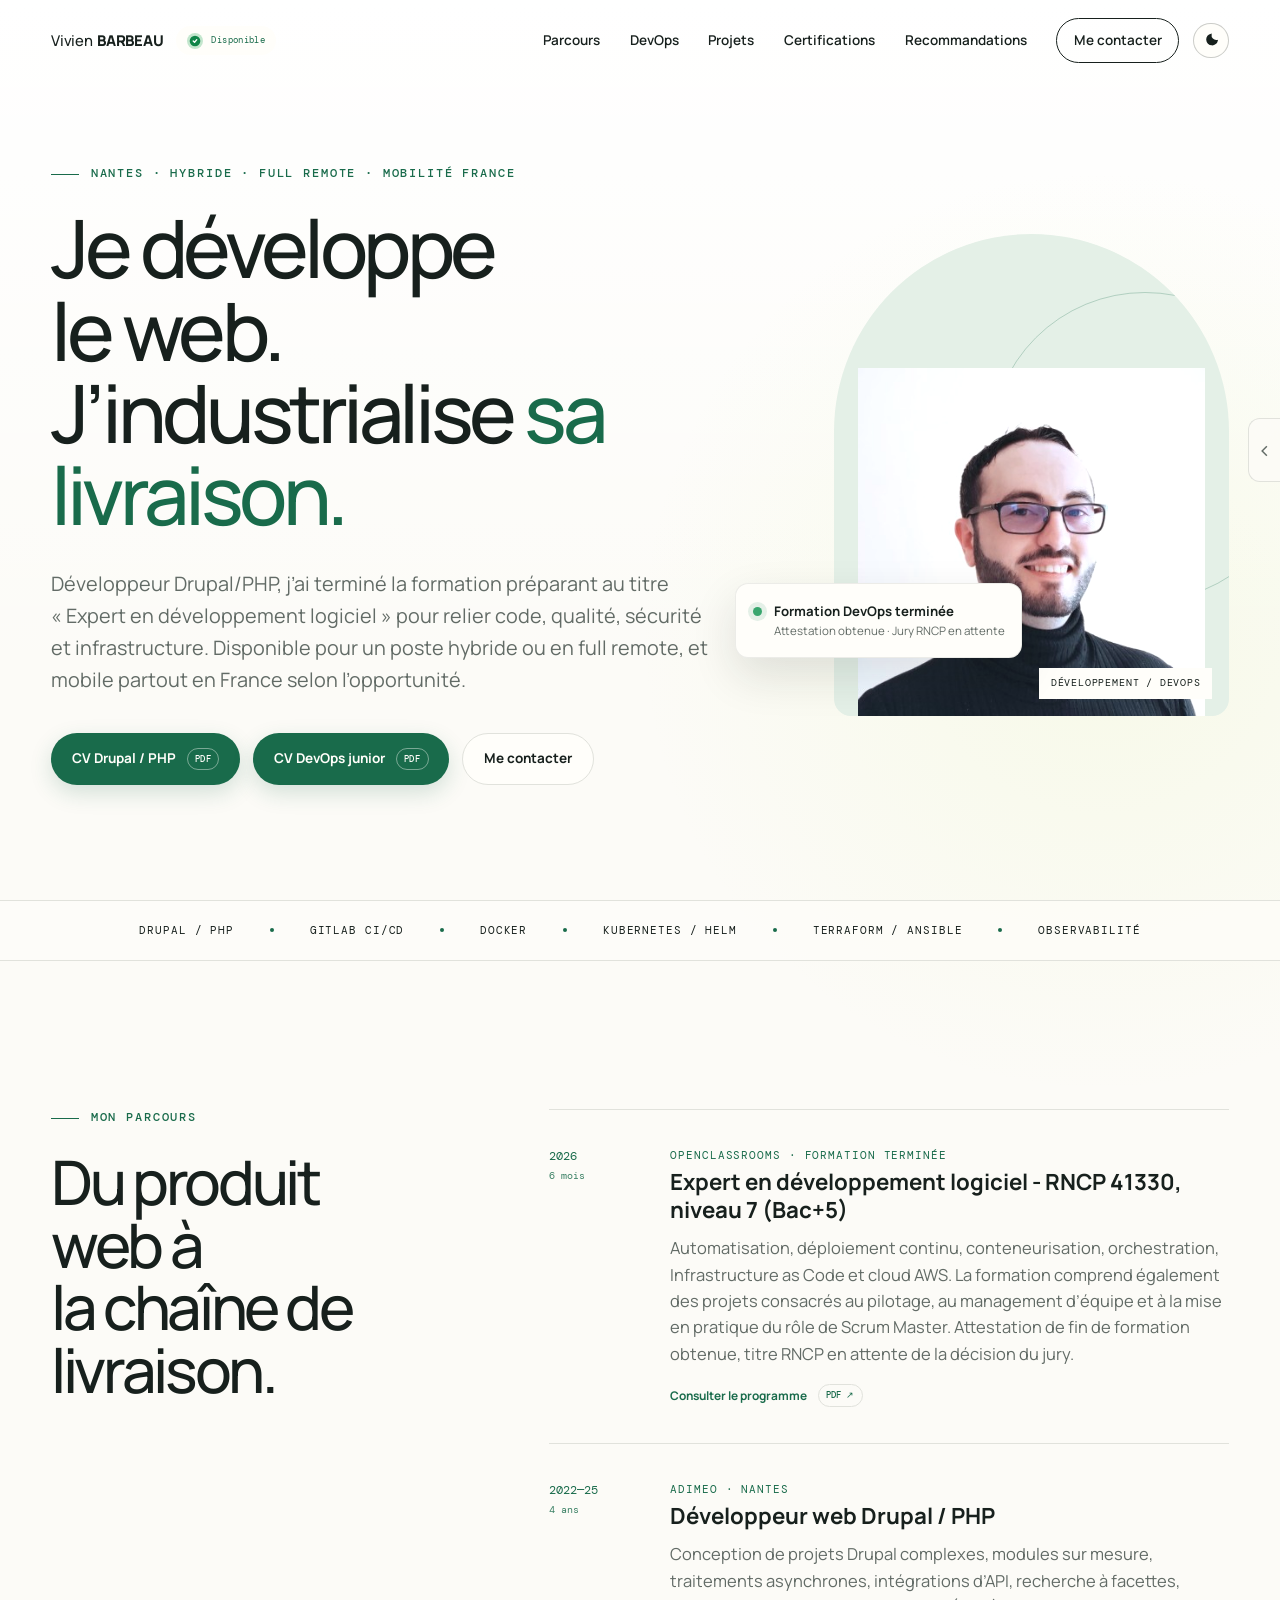
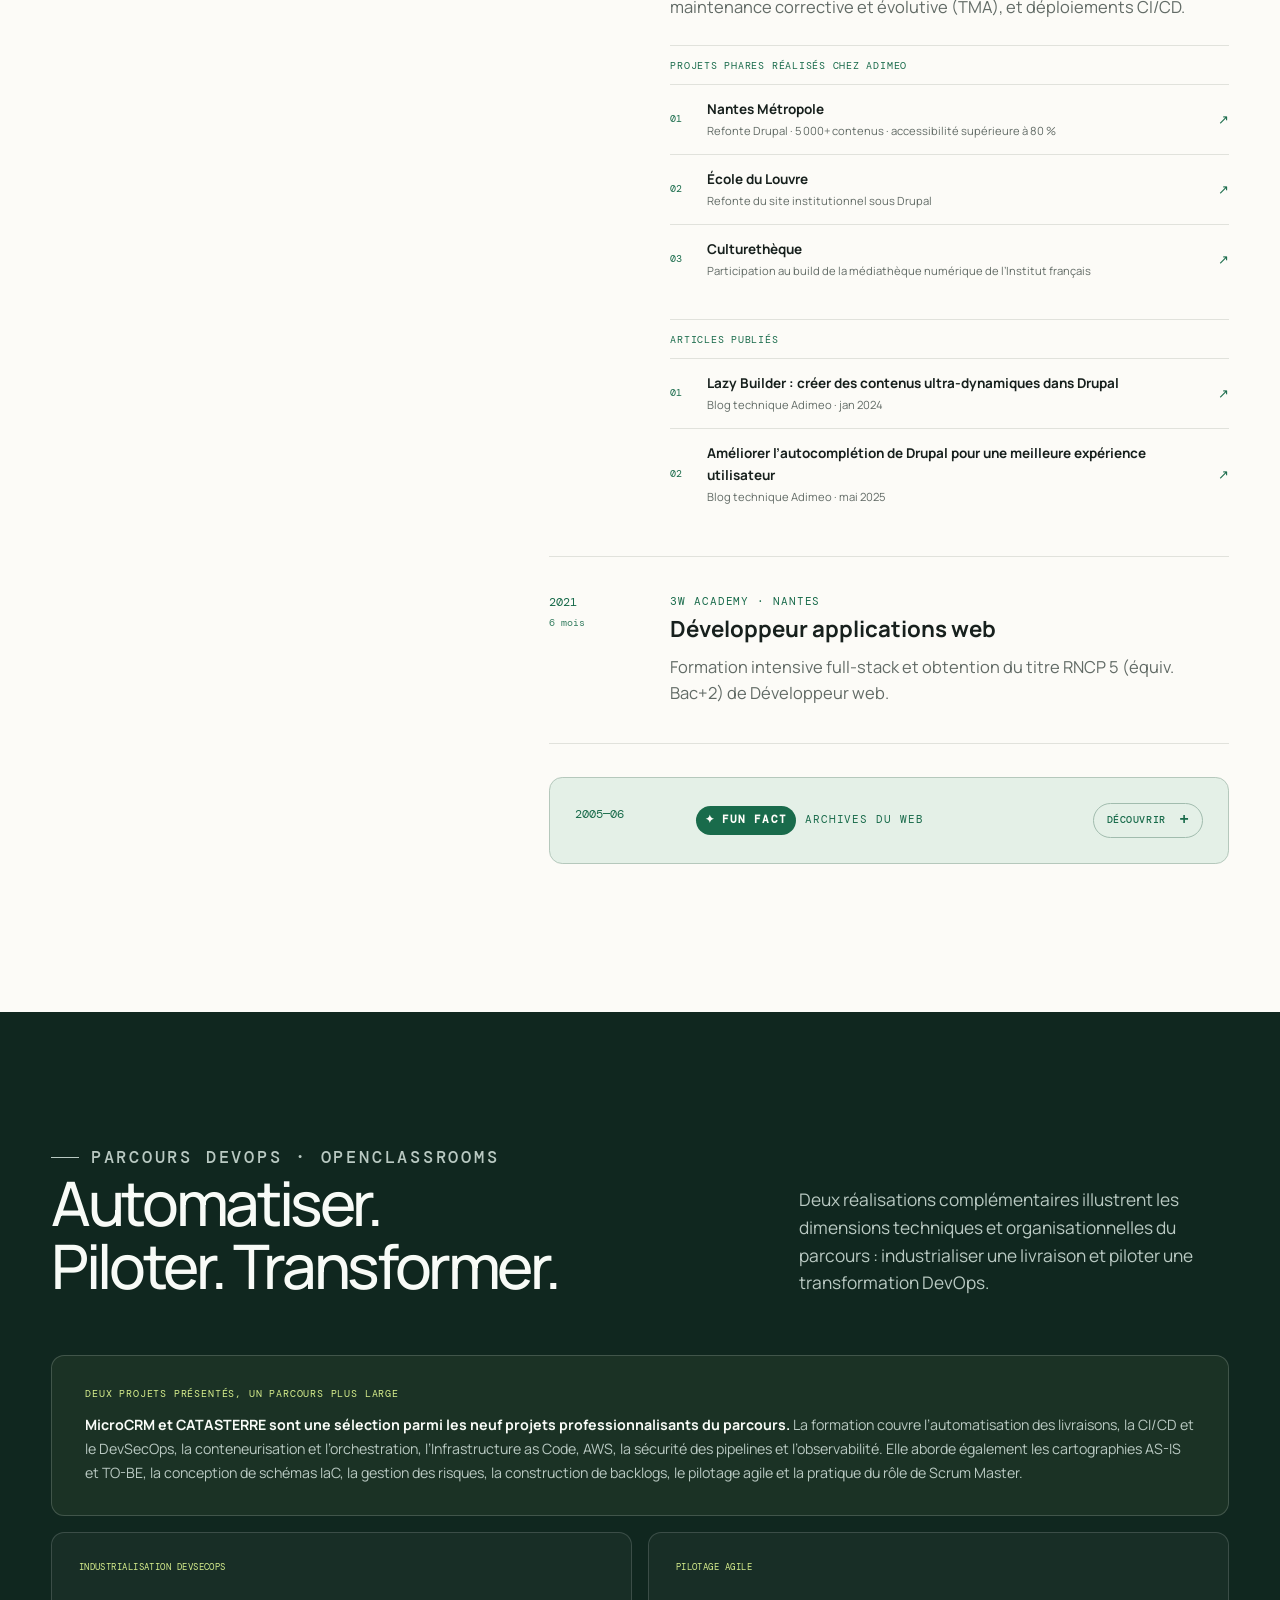
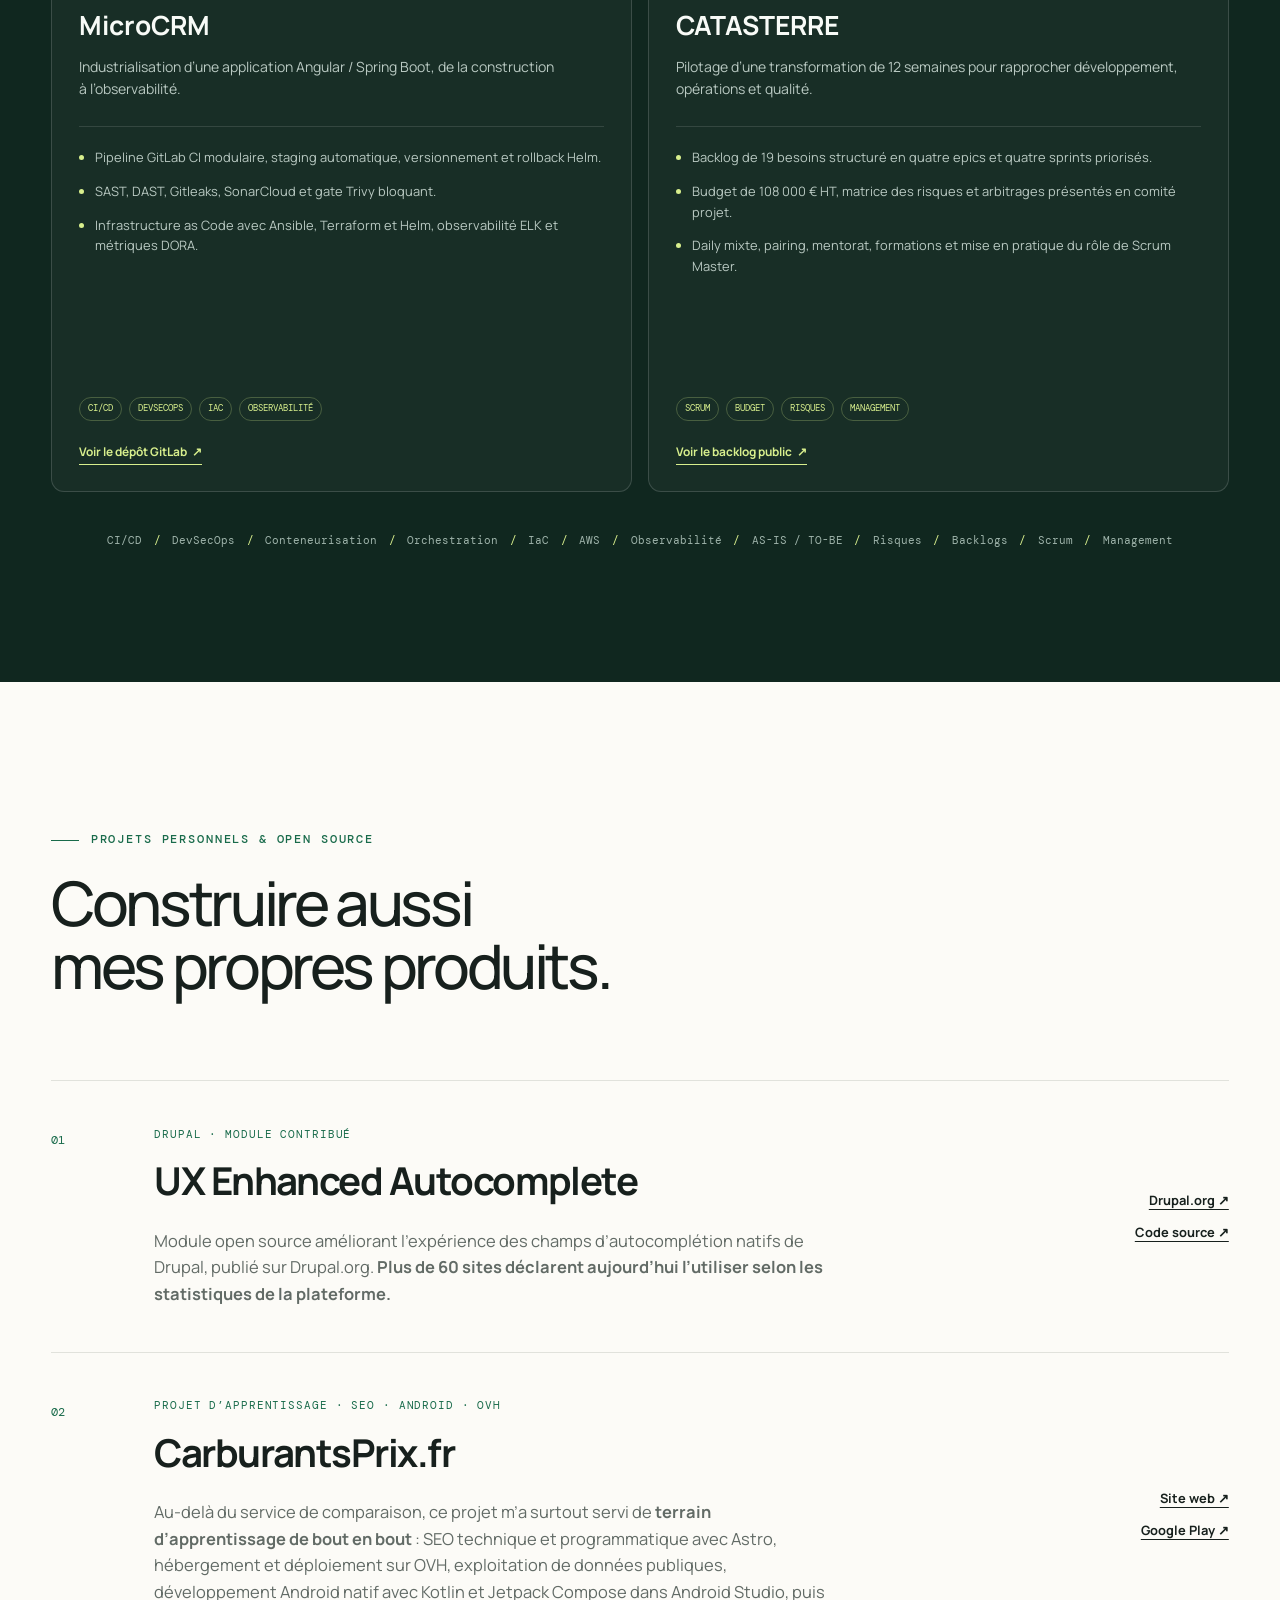
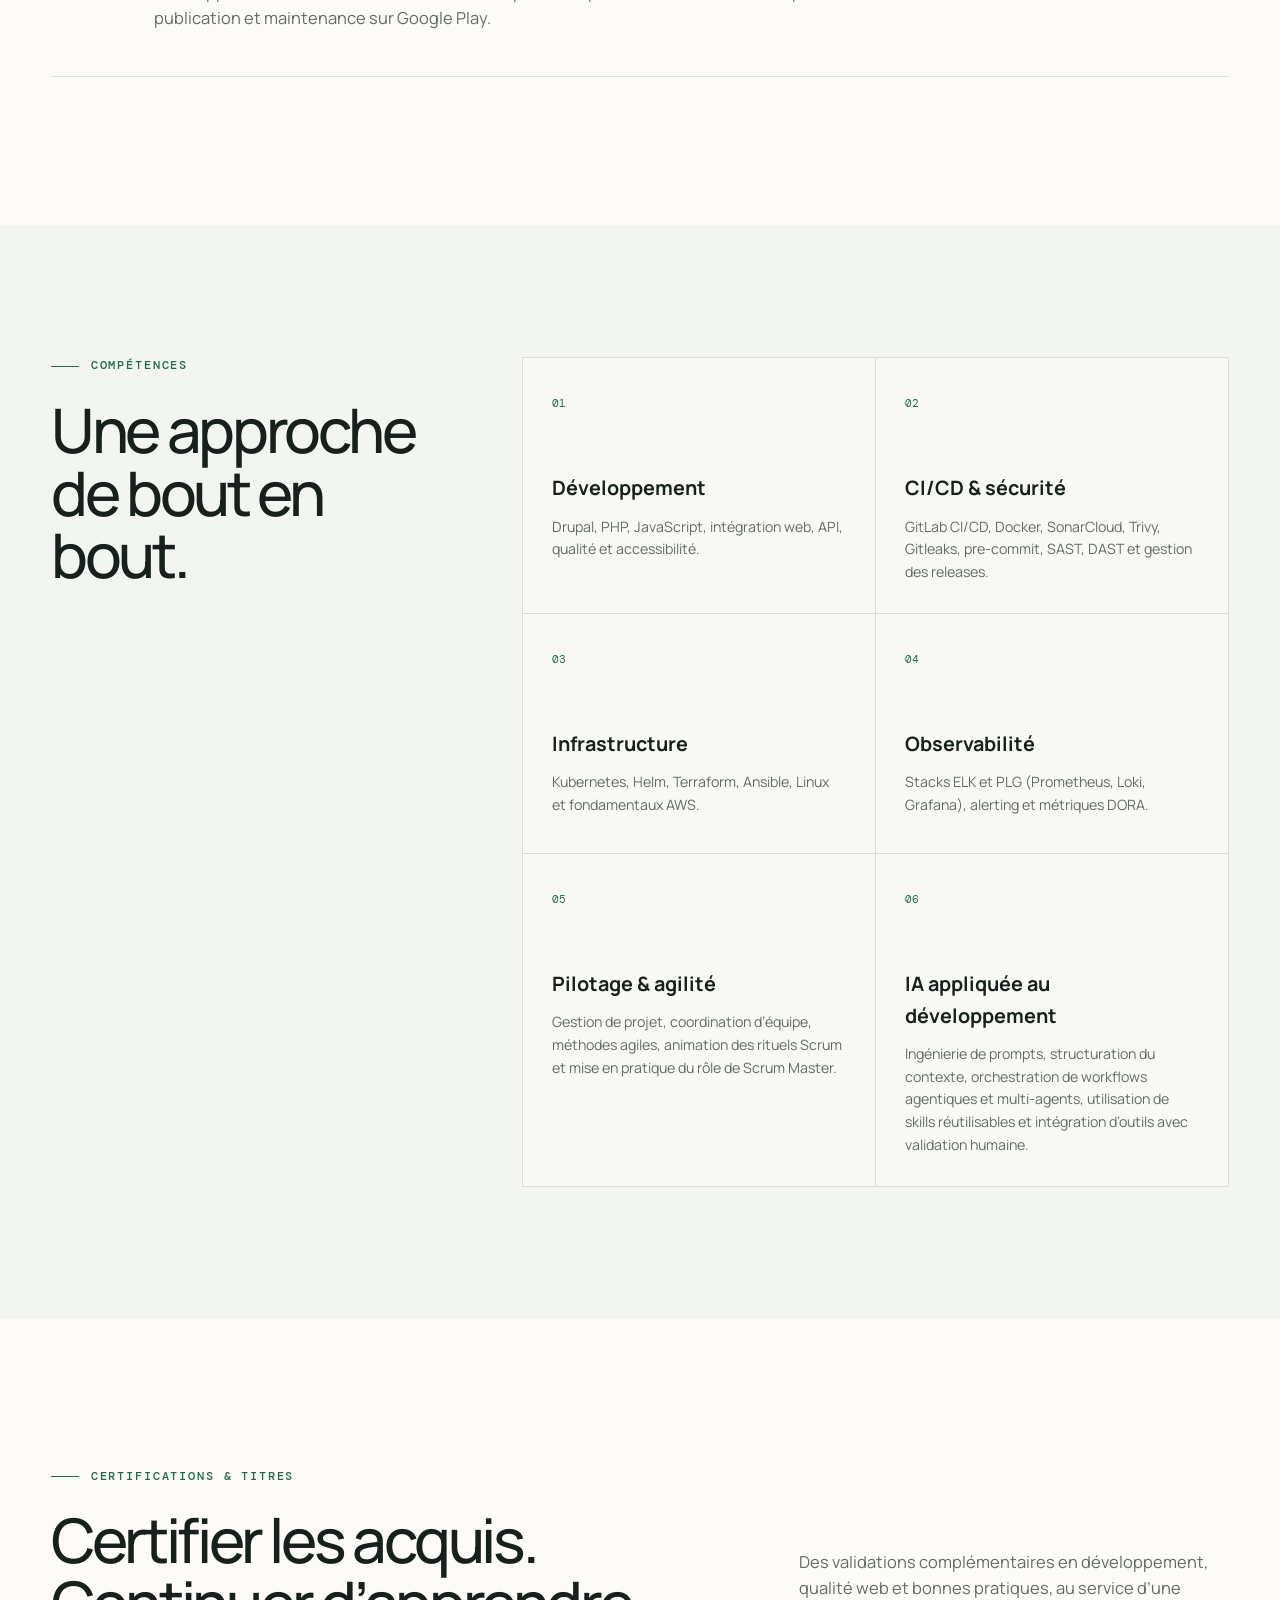
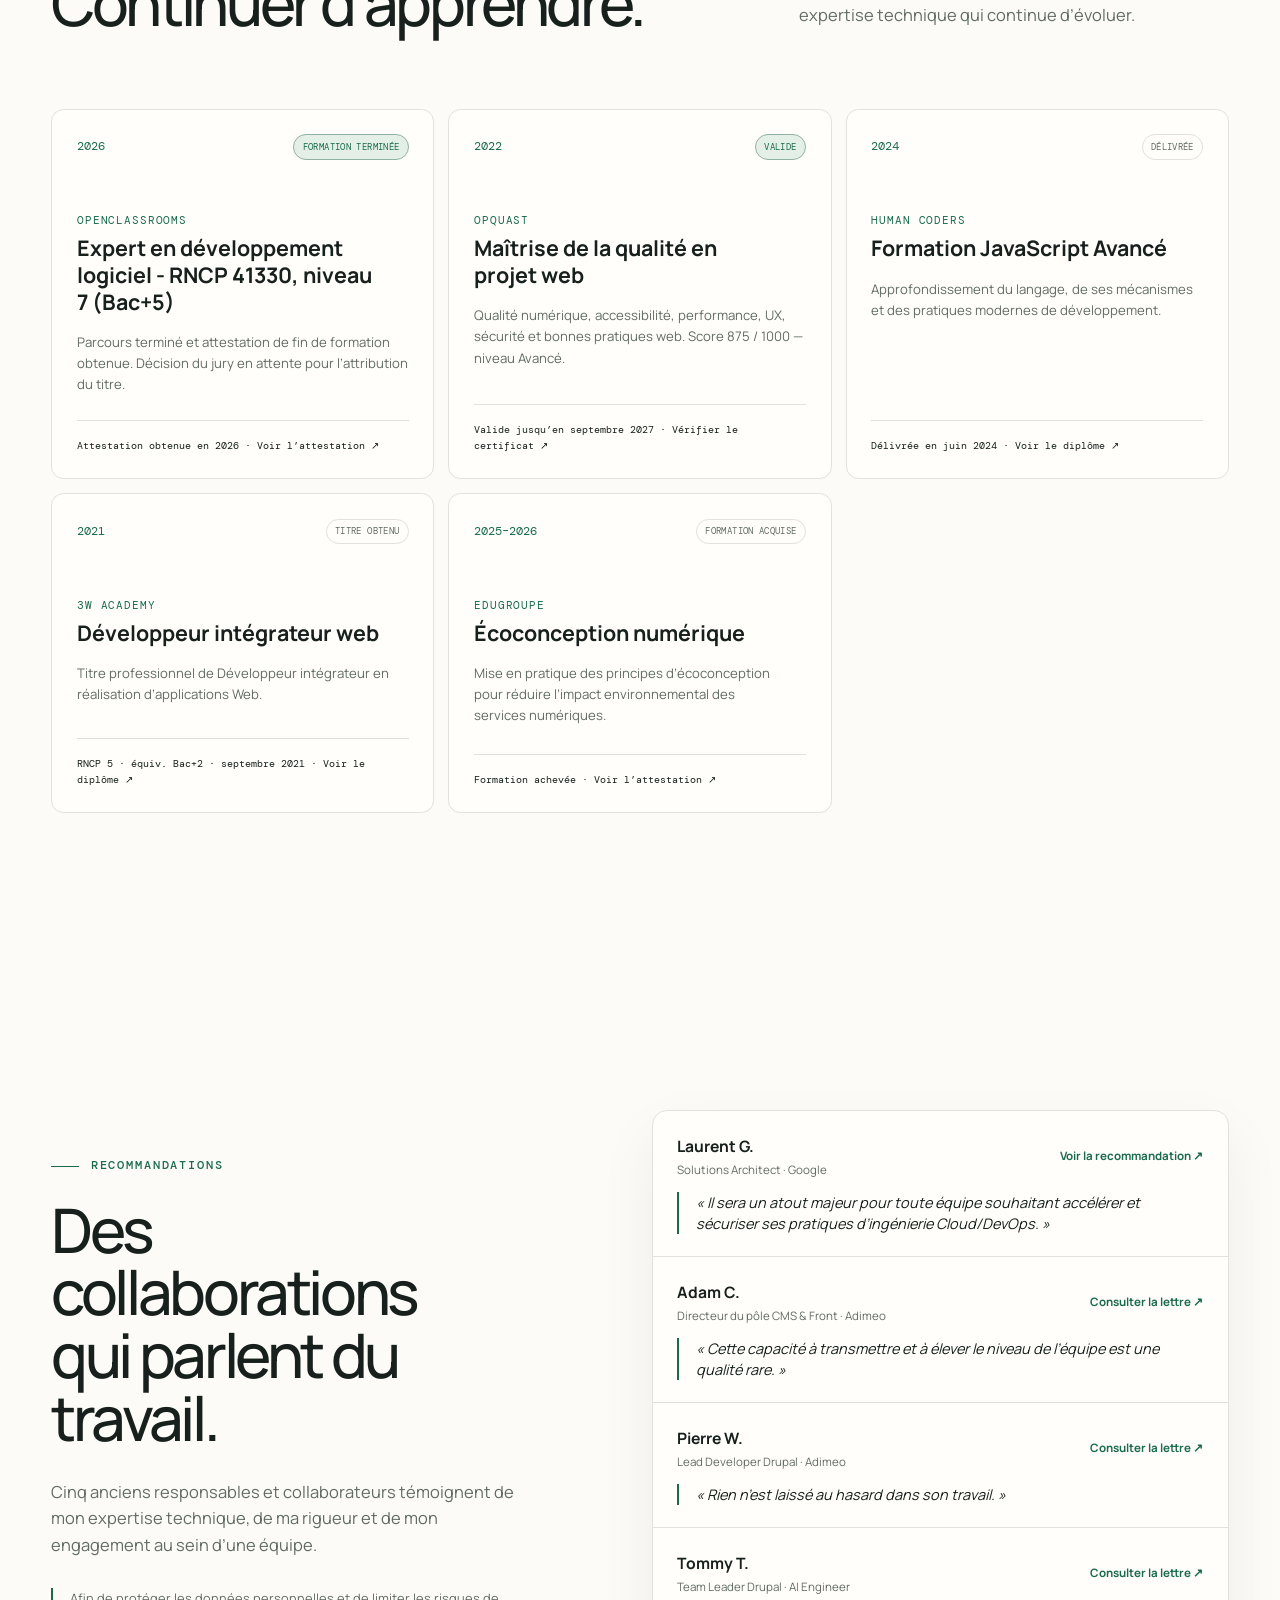
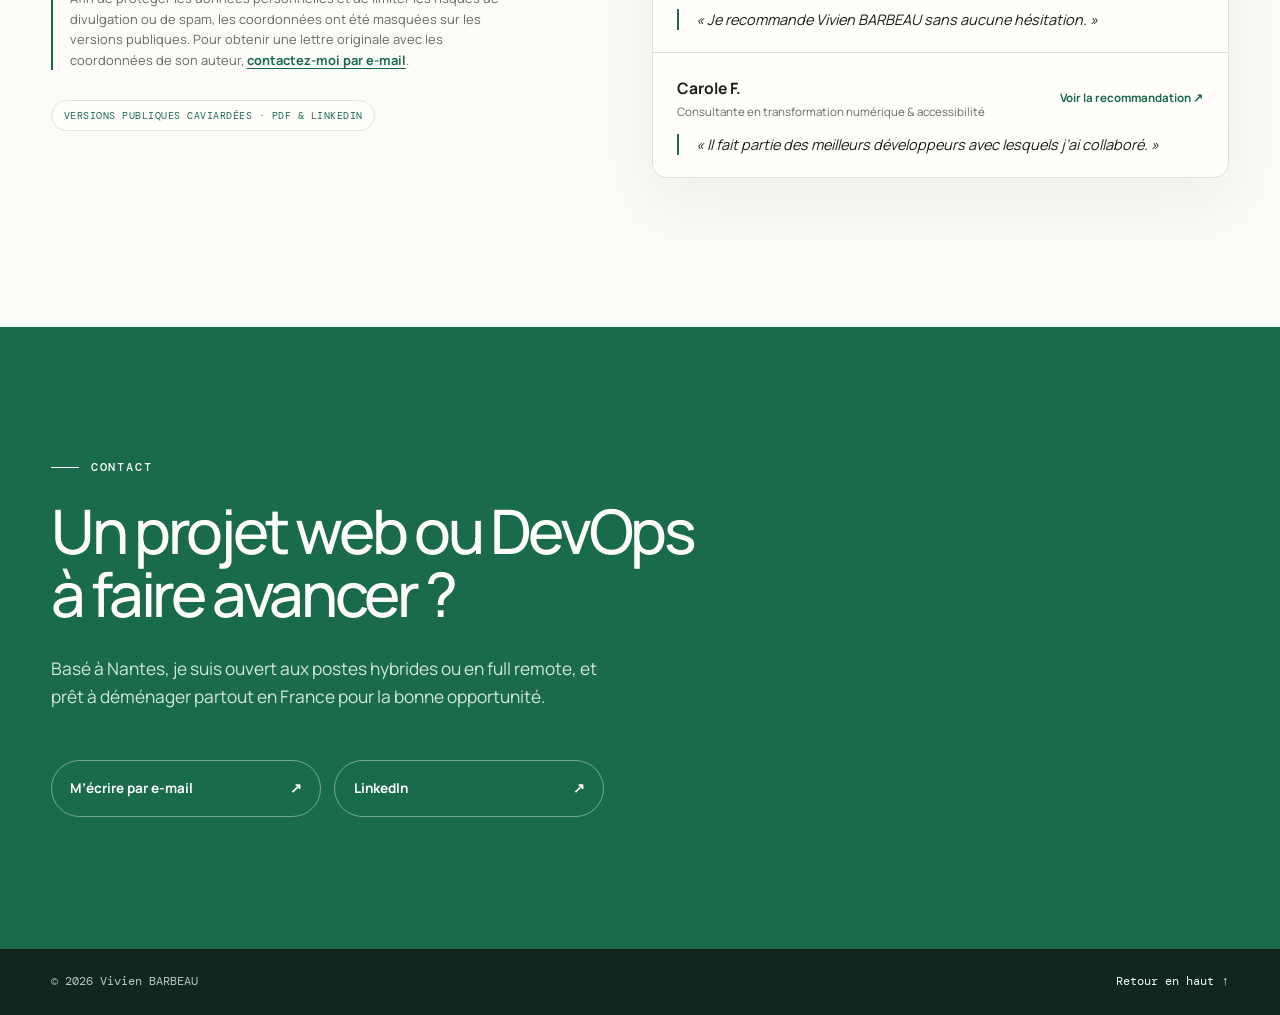
==== index.html @ 2f79403b "Reframe CarburantsPrix as a learning project" ====
<!doctype html>
<html lang="fr">
  <head>
    <meta charset="UTF-8" />
    <meta name="viewport" content="width=device-width, initial-scale=1.0" />
    <meta
      name="description"
      content="Développeur web Drupal/PHP et DevOps, basé à Nantes et ouvert aux postes hybrides, au full remote et à la mobilité en France."
    />
    <meta name="theme-color" content="#f5f3ec" />
    <script>
      (() => {
        const theme = localStorage.getItem("theme") === "dark" ? "dark" : "light";
        const pipelineNavPreference = localStorage.getItem("pipeline-nav");
        const pipelineNavDefault = "hidden";
        document.documentElement.dataset.theme = theme;
        document.documentElement.dataset.pipelineNav =
          pipelineNavPreference === "hidden" || pipelineNavPreference === "visible"
            ? pipelineNavPreference
            : pipelineNavDefault;
        const meta = document.querySelector('meta[name="theme-color"]');
        if (meta) meta.content = theme === "dark" ? "#161511" : "#f5f3ec";
      })();
    </script>
    <meta name="google-site-verification" content="mFVfOoItEAZ5bi6s2qDkciXpe2QpW_xvpOeKbpEohvU" />
    <meta property="og:title" content="Vivien BARBEAU - Développeur Web & DevOps" />
    <meta
      property="og:description"
      content="Développeur Drupal/PHP et DevOps, basé à Nantes et ouvert aux postes hybrides, au full remote et à la mobilité en France."
    />
    <meta property="og:type" content="website" />
    <meta property="og:site_name" content="Vivien BARBEAU" />
    <meta property="og:url" content="https://vivienbarbeau.fr/" />
    <meta property="og:image" content="https://vivienbarbeau.fr/assets/og-image.png" />
    <meta property="og:image:width" content="1200" />
    <meta property="og:image:height" content="630" />
    <meta name="twitter:card" content="summary_large_image" />
    <meta name="twitter:title" content="Vivien BARBEAU - Développeur Web & DevOps" />
    <meta name="twitter:description" content="Développeur Drupal/PHP et DevOps, basé à Nantes et ouvert aux postes hybrides, au full remote et à la mobilité en France." />
    <meta name="twitter:image" content="https://vivienbarbeau.fr/assets/og-image.png" />
    <link rel="canonical" href="https://vivienbarbeau.fr/" />
    <link rel="describedby" href="/llms.txt" />
    <link rel="alternate" type="text/markdown" href="/README.md" />
    <script type="application/ld+json">
    {
      "@context": "https://schema.org",
      "@graph": [
        {
          "@type": "Person",
          "@id": "https://vivienbarbeau.fr/#person",
          "name": "Vivien BARBEAU",
          "givenName": "Vivien",
          "familyName": "Barbeau",
          "jobTitle": "Développeur web Drupal/PHP et DevOps",
          "description": "Développeur Drupal/PHP spécialisé en DevOps pour relier code, qualité, sécurité et infrastructure. Basé à Nantes, disponible pour un poste hybride ou en full remote, et mobile partout en France.",
          "url": "https://vivienbarbeau.fr/",
          "image": {
            "@type": "ImageObject",
            "@id": "https://vivienbarbeau.fr/assets/vivien-barbeau.jpg",
            "url": "https://vivienbarbeau.fr/assets/vivien-barbeau.jpg",
            "contentUrl": "https://vivienbarbeau.fr/assets/vivien-barbeau.jpg",
            "width": 400,
            "height": 400,
            "caption": "Portrait de Vivien BARBEAU"
          },
          "email": "vivien.barbeau.contact@gmail.com",
          "address": {
            "@type": "PostalAddress",
            "addressLocality": "Nantes",
            "addressCountry": "FR"
          },
          "homeLocation": {
            "@type": "City",
            "name": "Nantes"
          },
          "knowsLanguage": "fr",
          "knowsAbout": [
            "Drupal",
            "PHP",
            "JavaScript",
            "DevOps",
            "GitLab CI/CD",
            "Docker",
            "Kubernetes",
            "Helm",
            "Terraform",
            "Ansible",
            "Observabilité",
            "Accessibilité",
            "Gestion de projet",
            "Scrum",
            "Culture DevOps",
            "Conduite du changement",
            "Gestion des risques",
            "SEO",
            "Astro",
            "Kotlin",
            "Développement Android"
          ],
          "hasOccupation": {
            "@type": "Occupation",
            "name": "Développeur web Drupal/PHP et DevOps",
            "occupationLocation": {
              "@type": "Country",
              "name": "France"
            }
          },
          "alumniOf": [
            {
              "@type": "EducationalOrganization",
              "name": "3W Academy"
            },
            {
              "@type": "EducationalOrganization",
              "name": "OpenClassrooms"
            }
          ],
          "hasCredential": [
            {
              "@type": "EducationalOccupationalCredential",
              "name": "Maîtrise de la qualité en projet web",
              "credentialCategory": "certification",
              "recognizedBy": {
                "@type": "Organization",
                "name": "Opquast"
              },
              "url": "https://directory.opquast.com/fr/certificat/OQWI5U/",
              "validUntil": "2027-09"
            },
            {
              "@type": "EducationalOccupationalCredential",
              "name": "Développeur intégrateur en réalisation d’applications Web",
              "credentialCategory": "degree",
              "recognizedBy": {
                "@type": "EducationalOrganization",
                "name": "3W Academy"
              },
              "url": "https://diplome.3wa.fr/barbeau-vivien",
              "educationalLevel": "RNCP 5"
            },
            {
              "@type": "EducationalOccupationalCredential",
              "name": "Attestation de fin de formation Expert en développement logiciel",
              "credentialCategory": "attestation de fin de formation",
              "recognizedBy": {
                "@type": "EducationalOrganization",
                "name": "OpenClassrooms"
              },
              "educationalLevel": "RNCP 41330, niveau 7 (Bac+5)",
              "description": "Formation terminée, titre RNCP 41330 en attente de la décision du jury.",
              "url": "https://vivienbarbeau.fr/assets/OPENCLASSROOMS_Vivien_BARBEAU_Attestation_Fin_Formation.pdf"
            }
          ],
          "sameAs": [
            "https://www.linkedin.com/in/vivien-barbeau/",
            "https://github.com/LifeLifeOne",
            "https://www.drupal.org/u/lifelifeone"
          ],
          "workExample": [
            {
              "@type": "SoftwareSourceCode",
              "@id": "https://www.drupal.org/project/ux_enhanced_autocomplete",
              "name": "UX Enhanced Autocomplete",
              "description": "Module Drupal open source améliorant l’autocomplétion native.",
              "url": "https://www.drupal.org/project/ux_enhanced_autocomplete",
              "codeRepository": "https://git.drupalcode.org/project/ux_enhanced_autocomplete",
              "programmingLanguage": "PHP"
            },
            {
              "@type": "SoftwareApplication",
              "name": "CarburantsPrix",
              "description": "Projet personnel de montée en compétences en SEO technique et programmatique, hébergement OVH et développement Android natif avec Kotlin et Jetpack Compose.",
              "url": "https://carburantsprix.fr/",
              "applicationCategory": "UtilitiesApplication",
              "operatingSystem": "Android",
              "installUrl": "https://play.google.com/store/apps/details?id=com.lifelifeone.CarburantsPrix"
            },
            {
              "@type": "SoftwareSourceCode",
              "name": "MicroCRM",
              "description": "Industrialisation DevOps d’une application Angular / Spring Boot, de la construction à l’observabilité.",
              "url": "https://gitlab.com/openclassrooms5651214/openclassrooms-p6",
              "codeRepository": "https://gitlab.com/openclassrooms5651214/openclassrooms-p6"
            },
            {
              "@type": "CreativeWork",
              "name": "CATASTERRE - Transformation DevOps",
              "description": "Pilotage agile d’une transformation DevOps : backlog, priorisation, budget, risques et accompagnement d’équipe.",
              "url": "https://second-muscari-6c4.notion.site/CATASTERRE-Transformation-DevOps-3beb751559088111834df66bfb01543b"
            }
          ]
        },
        {
          "@type": "WebSite",
          "@id": "https://vivienbarbeau.fr/#website",
          "url": "https://vivienbarbeau.fr/",
          "name": "Vivien BARBEAU",
          "description": "Développeur web Drupal/PHP et DevOps, basé à Nantes et ouvert aux postes hybrides, au full remote et à la mobilité en France.",
          "inLanguage": "fr",
          "publisher": {
            "@id": "https://vivienbarbeau.fr/#person"
          }
        },
        {
          "@type": "ProfilePage",
          "@id": "https://vivienbarbeau.fr/#webpage",
          "url": "https://vivienbarbeau.fr/",
          "name": "Vivien BARBEAU - Développeur Web & DevOps",
          "description": "Développeur web Drupal/PHP et DevOps, basé à Nantes et ouvert aux postes hybrides, au full remote et à la mobilité en France.",
          "inLanguage": "fr",
          "isPartOf": {
            "@id": "https://vivienbarbeau.fr/#website"
          },
          "about": {
            "@id": "https://vivienbarbeau.fr/#person"
          },
          "mainEntity": {
            "@id": "https://vivienbarbeau.fr/#person"
          },
          "hasPart": [
            {
              "@type": "Article",
              "@id": "https://www.adimeo.com/blog-technique/drupal-lazy-builder",
              "headline": "Lazy Builder : créer des contenus ultra-dynamiques dans Drupal",
              "url": "https://www.adimeo.com/blog-technique/drupal-lazy-builder",
              "datePublished": "2024-01-22",
              "inLanguage": "fr",
              "author": {
                "@id": "https://vivienbarbeau.fr/#person"
              }
            },
            {
              "@type": "Article",
              "@id": "https://www.adimeo.com/blog-technique/ameliorer-autocompletion-drupal-pour-meilleure-experience-utilisateur",
              "headline": "Améliorer l’autocomplétion de Drupal pour une meilleure expérience utilisateur",
              "url": "https://www.adimeo.com/blog-technique/ameliorer-autocompletion-drupal-pour-meilleure-experience-utilisateur",
              "datePublished": "2025-05-20",
              "inLanguage": "fr",
              "about": {
                "@id": "https://www.drupal.org/project/ux_enhanced_autocomplete"
              },
              "contributor": {
                "@id": "https://vivienbarbeau.fr/#person"
              }
            }
          ],
          "primaryImageOfPage": {
            "@id": "https://vivienbarbeau.fr/assets/vivien-barbeau.jpg"
          }
        }
      ]
    }
    </script>
    <title>Vivien BARBEAU - Développeur Web & DevOps</title>
    <link rel="icon" href="/assets/favicon-48x48.png" type="image/png" sizes="48x48" />
    <link rel="icon" href="/assets/favicon-96x96.png" type="image/png" sizes="96x96" />
    <link rel="icon" href="/assets/favicon.svg" type="image/svg+xml" />
    <link rel="icon" href="/favicon.ico" sizes="48x48" />
    <link rel="apple-touch-icon" href="/apple-touch-icon.png" sizes="180x180" />
    <link rel="preconnect" href="https://fonts.googleapis.com" />
    <link rel="preconnect" href="https://fonts.gstatic.com" crossorigin />
    <link
      href="https://fonts.googleapis.com/css2?family=DM+Mono:wght@400;500&family=Manrope:wght@400;500;600;700&display=swap"
      rel="stylesheet"
    />
    <link rel="stylesheet" href="styles.css?v=20260924b" />
    <script src="script.js?v=20260821h" defer></script>
  </head>
  <body>
    <a class="skip-link" href="#contenu">Aller au contenu</a>

    <header class="site-header" data-header>
      <div class="brand-cluster">
        <a class="brand" href="/" aria-label="Recharger la page d'accueil">
          <span>Vivien</span> <strong>BARBEAU</strong>
        </a>
        <p class="availability-trigger">
          <span class="availability-icon" aria-hidden="true">
            <img src="/assets/favicon.svg" alt="" />
          </span>
          <span class="availability-label">Disponible</span>
        </p>
      </div>

      <nav id="navigation" class="navigation" aria-label="Navigation principale">
        <a href="#parcours">Parcours</a>
        <a href="#projet">DevOps</a>
        <a href="#projets">Projets</a>
        <a href="#certifications">Certifications</a>
        <a href="#recommandations">Recommandations</a>
        <a class="nav-cta" href="#contact">Me contacter</a>
      </nav>

      <div class="header-tools">
        <button type="button" class="theme-toggle" data-theme-toggle>
          <svg class="icon-moon" viewBox="0 0 24 24" aria-hidden="true">
            <path
              fill="currentColor"
              d="M12.6 2.2a.8.8 0 0 0-.9.2 8.6 8.6 0 1 0 10 10 .8.8 0 0 0-1-.9 6.9 6.9 0 0 1-8.1-8.3Z"
            />
          </svg>
          <svg class="icon-sun" viewBox="0 0 24 24" aria-hidden="true">
            <path
              fill="currentColor"
              d="M12 7.2a4.8 4.8 0 1 0 0 9.6 4.8 4.8 0 0 0 0-9.6Zm0-5a.8.8 0 0 1 .8.8v1.6a.8.8 0 0 1-1.6 0V3a.8.8 0 0 1 .8-.8Zm0 16.4a.8.8 0 0 1 .8.8V21a.8.8 0 0 1-1.6 0v-1.6a.8.8 0 0 1 .8-.8Zm9-7.6a.8.8 0 0 1-.8.8h-1.6a.8.8 0 0 1 0-1.6H20a.8.8 0 0 1 .8.8ZM5.4 12a.8.8 0 0 1-.8.8H3a.8.8 0 0 1 0-1.6h1.6a.8.8 0 0 1 .8.8Zm12.8-6.2a.8.8 0 0 1 0 1.1l-1.1 1.2a.8.8 0 1 1-1.2-1.1l1.2-1.2a.8.8 0 0 1 1.1 0ZM8.1 16.9a.8.8 0 0 1 0 1.1l-1.2 1.2a.8.8 0 0 1-1.1-1.1l1.2-1.2a.8.8 0 0 1 1.1 0Zm9.9 1.2a.8.8 0 0 1-1.1 0l-1.2-1.2a.8.8 0 0 1 1.2-1.1l1.1 1.2a.8.8 0 0 1 0 1.1ZM8.1 7.1 7 5.9A.8.8 0 0 1 8.1 4.8l1.2 1.1A.8.8 0 0 1 8.1 7.1Z"
            />
          </svg>
          <span class="sr-only">Activer le thème sombre</span>
        </button>
        <button class="menu-button" type="button" aria-expanded="false" aria-controls="navigation">
          <span></span><span></span>
          <span class="sr-only">Ouvrir le menu</span>
        </button>
      </div>
    </header>

    <nav class="pipeline-nav" aria-label="Sommaire de la page" data-pipeline-nav>
      <button class="pipeline-nav-close" type="button" data-pipeline-close>
        <span aria-hidden="true">×</span>
        <span class="sr-only">Masquer le sommaire</span>
        <span class="pipeline-control-tooltip" aria-hidden="true">Masquer le sommaire</span>
      </button>
      <span class="pipeline-nav-title" aria-hidden="true">Sommaire</span>
      <span class="pipeline-mobile-label" data-pipeline-mobile-label aria-hidden="true"></span>
      <ol>
        <li><a href="#accueil" data-pipeline-label="Accueil"><span class="pipeline-job-icon" aria-hidden="true"></span><span class="pipeline-tooltip">Accueil</span></a></li>
        <li><a href="#parcours" data-pipeline-label="Parcours"><span class="pipeline-job-icon" aria-hidden="true"></span><span class="pipeline-tooltip">Parcours</span></a></li>
        <li><a href="#projet" data-pipeline-label="Projets DevOps"><span class="pipeline-job-icon" aria-hidden="true"></span><span class="pipeline-tooltip">Projets DevOps</span></a></li>
        <li><a href="#projets" data-pipeline-label="Projets personnels"><span class="pipeline-job-icon" aria-hidden="true"></span><span class="pipeline-tooltip">Projets personnels</span></a></li>
        <li><a href="#competences" data-pipeline-label="Compétences"><span class="pipeline-job-icon" aria-hidden="true"></span><span class="pipeline-tooltip">Compétences</span></a></li>
        <li><a href="#certifications" data-pipeline-label="Certifications"><span class="pipeline-job-icon" aria-hidden="true"></span><span class="pipeline-tooltip">Certifications</span></a></li>
        <li><a href="#recommandations" data-pipeline-label="Recommandations"><span class="pipeline-job-icon" aria-hidden="true"></span><span class="pipeline-tooltip">Recommandations</span></a></li>
        <li><a href="#contact" data-pipeline-label="Contact"><span class="pipeline-job-icon" aria-hidden="true"></span><span class="pipeline-tooltip">Contact</span></a></li>
      </ol>
    </nav>
    <button class="pipeline-nav-restore" type="button" data-pipeline-restore>
      <span aria-hidden="true">‹</span>
      <span class="sr-only">Afficher le sommaire</span>
      <span class="pipeline-control-tooltip" aria-hidden="true">Afficher le sommaire</span>
    </button>

    <main id="contenu">
      <section class="hero section" id="accueil">
        <div class="hero-copy reveal">
          <p class="eyebrow"><span></span>Nantes · Hybride · Full remote · Mobilité France</p>
          <h1>
            <span>Je développe</span>
            <span>le web.</span>
            <span>J’industrialise <em>sa</em></span>
            <span><em>livraison.</em></span>
          </h1>
          <p class="hero-intro">
            Développeur Drupal/PHP, j’ai terminé la formation préparant au titre
            «&nbsp;Expert en développement logiciel&nbsp;» pour relier code, qualité,
            sécurité et infrastructure.
            Disponible pour un poste hybride ou en full remote,
            et mobile partout en France selon l’opportunité.
          </p>
          <div class="hero-actions">
            <a class="button button-primary button-cv" href="assets/CV_Vivien_BARBEAU_Developpeur_Drupal_PHP_ATS.pdf" download>
              CV Drupal / PHP <span class="button-pill">PDF</span>
            </a>
            <a class="button button-primary button-cv" href="assets/CV_Vivien_BARBEAU_DevOps_Junior_ATS.pdf" download>
              CV DevOps junior <span class="button-pill">PDF</span>
            </a>
            <a class="button button-secondary" href="#contact">Me contacter</a>
          </div>
        </div>

        <div class="hero-visual reveal" data-delay="1">
          <div class="portrait-frame">
            <img src="assets/vivien-barbeau.jpg" alt="Portrait de Vivien BARBEAU" />
            <span class="portrait-caption">Développement / DevOps</span>
          </div>
          <div class="status-card">
            <span class="status-dot" aria-hidden="true"></span>
            <div>
              <strong>Formation DevOps terminée</strong>
              <span>Attestation obtenue · Jury RNCP en attente</span>
            </div>
          </div>
        </div>
      </section>

      <section class="proof-strip" aria-label="Domaines de compétence">
        <span>Drupal / PHP</span><i></i>
        <span>GitLab CI/CD</span><i></i>
        <span>Docker</span><i></i>
        <span>Kubernetes / Helm</span><i></i>
        <span>Terraform / Ansible</span><i></i>
        <span>Observabilité</span>
      </section>

      <section class="section journey" id="parcours">
        <div class="section-heading reveal">
          <p class="eyebrow"><span></span>Mon parcours</p>
          <h2>Du produit web à<br />la chaîne de livraison.</h2>
        </div>

        <div class="timeline">
          <article class="timeline-item reveal">
            <div class="timeline-date">2026<br><span class="timeline-duration">6 mois</span></div>
            <div class="timeline-content">
              <p class="timeline-label">OpenClassrooms · Formation terminée</p>
              <h3>Expert en développement logiciel - RNCP 41330, niveau 7 (Bac+5)</h3>
              <p>
                Automatisation, déploiement continu, conteneurisation,
                orchestration, Infrastructure as Code et cloud AWS. La formation comprend
                également des projets consacrés au pilotage, au management d’équipe et à
                la mise en pratique du rôle de Scrum Master. Attestation de fin de formation
                obtenue, titre RNCP en attente de la décision du jury.
              </p>
              <a
                class="training-program-link"
                href="https://static.oc-static.com/syllabus/2461-expert-devops-fr-fr-standard.pdf"
                target="_blank"
                rel="noreferrer"
              >
                Consulter le programme <span>PDF ↗</span>
              </a>
            </div>
          </article>

          <article class="timeline-item reveal">
            <div class="timeline-date">2022—25<br><span class="timeline-duration">4 ans</span></div>
            <div class="timeline-content">
              <p class="timeline-label">Adimeo · Nantes</p>
              <h3>Développeur web Drupal / PHP</h3>
              <p>
                Conception de projets Drupal complexes, modules sur mesure, traitements
                asynchrones, intégrations d’API, recherche à facettes, maintenance corrective
                et évolutive (TMA), et déploiements CI/CD.
              </p>
              <div class="professional-projects">
                <p class="professional-projects-title">Projets phares réalisés chez Adimeo</p>
                <a class="professional-project" href="https://metropole.nantes.fr" target="_blank" rel="noreferrer">
                  <span>01</span>
                  <div>
                    <strong>Nantes Métropole</strong>
                    <small>Refonte Drupal · 5 000+ contenus · accessibilité supérieure à 80 %</small>
                  </div>
                  <b aria-hidden="true">↗</b>
                </a>
                <a class="professional-project" href="https://www.ecoledulouvre.fr" target="_blank" rel="noreferrer">
                  <span>02</span>
                  <div>
                    <strong>École du Louvre</strong>
                    <small>Refonte du site institutionnel sous Drupal</small>
                  </div>
                  <b aria-hidden="true">↗</b>
                </a>
                <a class="professional-project" href="https://www.culturetheque.com/fr" target="_blank" rel="noreferrer">
                  <span>03</span>
                  <div>
                    <strong>Culturethèque</strong>
                    <small>Participation au build de la médiathèque numérique de l’Institut français</small>
                  </div>
                  <b aria-hidden="true">↗</b>
                </a>
              </div>
              <div class="professional-articles">
                <p class="professional-projects-title">Articles publiés</p>
                <a class="professional-project" href="https://www.adimeo.com/blog-technique/drupal-lazy-builder" target="_blank" rel="noreferrer">
                  <span>01</span>
                  <div>
                    <strong>Lazy Builder : créer des contenus ultra-dynamiques dans Drupal</strong>
                    <small>Blog technique Adimeo · jan 2024</small>
                  </div>
                  <b aria-hidden="true">↗</b>
                </a>
                <a class="professional-project" href="https://www.adimeo.com/blog-technique/ameliorer-autocompletion-drupal-pour-meilleure-experience-utilisateur" target="_blank" rel="noreferrer">
                  <span>02</span>
                  <div>
                    <strong>Améliorer l’autocomplétion de Drupal pour une meilleure expérience utilisateur</strong>
                    <small>Blog technique Adimeo · mai 2025</small>
                  </div>
                  <b aria-hidden="true">↗</b>
                </a>
              </div>
            </div>
          </article>

          <article class="timeline-item reveal">
            <div class="timeline-date">2021<br><span class="timeline-duration">6 mois</span></div>
            <div class="timeline-content">
              <p class="timeline-label">3W Academy · Nantes</p>
              <h3>Développeur applications web</h3>
              <p>
                Formation intensive full-stack et obtention du titre RNCP 5
                (équiv. Bac+2) de Développeur web.
              </p>
            </div>
          </article>

          <article class="timeline-item timeline-fun-fact reveal">
            <div class="timeline-date">2005—06</div>
            <div class="timeline-content">
              <details class="fun-fact-disclosure">
                <summary class="fun-fact-summary">
                  <span class="timeline-label">
                    <span class="fun-fact-badge"><span aria-hidden="true">✦</span> Fun fact</span>
                    <span>Archives du web</span>
                  </span>
                  <span class="fun-fact-toggle">
                    <span class="fun-fact-toggle-open">Découvrir</span>
                    <span class="fun-fact-toggle-close">Refermer</span>
                    <span class="fun-fact-toggle-icon" aria-hidden="true">+</span>
                  </span>
                </summary>
                <div class="fun-fact-panel">
                  <h3>Quand les templates s’achetaient par SMS</h3>
                  <div class="fun-fact-layout">
                    <div>
                      <p>
                        Pendant mon adolescence, en 2005–2006, créer un site passait souvent par
                        Dreamweaver, Photoshop, Flash et une bonne dose d’effets futuristes — parfois
                        délicieusement de mauvais goût. C’est dans cet univers que j’ai découvert le
                        HTML et le CSS, avant de proposer sous le pseudo <strong>Liquid</strong> huit
                        templates sur Kitgraphique.net.
                      </p>
                      <a
                        class="timeline-archive-link"
                        href="https://web.archive.org/web/20081224234039/http://www.kitgraphique.net/designers/liquid.html"
                        target="_blank"
                        rel="noreferrer"
                      >
                        Voir ma page de designer archivée <span>Wayback Machine ↗</span>
                      </a>
                    </div>
                    <a
                      class="fun-fact-preview"
                      href="https://web.archive.org/web/20081224234039/http://www.kitgraphique.net/designers/liquid.html"
                      target="_blank"
                      rel="noreferrer"
                      aria-label="Voir les huit templates de Liquid sur la page archivée de Kitgraphique.net"
                    >
                      <img
                        src="assets/kitgraphiquenet_2006_funfact.jpg"
                        alt="Capture des huit templates créés sous le pseudo Liquid sur Kitgraphique.net"
                        loading="lazy"
                      />
                      <span>8 templates · 2005—06 <b aria-hidden="true">↗</b></span>
                    </a>
                  </div>
                </div>
              </details>
            </div>
          </article>
        </div>
      </section>

      <section class="case-study" id="projet">
        <div class="case-study-inner section">
          <div class="case-intro reveal">
            <p class="eyebrow eyebrow-light"><span></span>Parcours DevOps · OpenClassrooms</p>
            <h2>Automatiser.<br />Piloter. Transformer.</h2>
            <p>
              Deux réalisations complémentaires illustrent les dimensions techniques et
              organisationnelles du parcours : industrialiser une livraison et piloter une
              transformation DevOps.
            </p>
          </div>

          <aside class="case-scope reveal" aria-label="Périmètre de la formation OpenClassrooms">
            <div class="case-scope-copy">
              <p class="case-scope-kicker">Deux projets présentés, un parcours plus large</p>
              <p>
                <strong>MicroCRM et CATASTERRE sont une sélection parmi les neuf projets professionnalisants du parcours.</strong>
                La formation couvre l’automatisation des livraisons, la CI/CD et le DevSecOps, la
                conteneurisation et l’orchestration, l’Infrastructure as Code, AWS, la sécurité des
                pipelines et l’observabilité. Elle aborde également les cartographies AS-IS et TO-BE,
                la conception de schémas IaC, la gestion des risques, la construction de backlogs,
                le pilotage agile et la pratique du rôle de Scrum Master.
              </p>
            </div>
          </aside>

          <div class="case-grid">
            <article class="case-card reveal">
              <span class="case-card-role">Industrialisation DevSecOps</span>
              <h3>MicroCRM</h3>
              <p>Industrialisation d’une application Angular / Spring Boot, de la construction à l’observabilité.</p>
              <ul class="case-evidence">
                <li>Pipeline GitLab CI modulaire, staging automatique, versionnement et rollback Helm.</li>
                <li>SAST, DAST, Gitleaks, SonarCloud et gate Trivy bloquant.</li>
                <li>Infrastructure as Code avec Ansible, Terraform et Helm, observabilité ELK et métriques DORA.</li>
              </ul>
              <div class="case-tags" aria-label="Compétences mobilisées sur MicroCRM">
                <span>CI/CD</span><span>DevSecOps</span><span>IaC</span><span>Observabilité</span>
              </div>
              <a class="case-project-link" href="https://gitlab.com/openclassrooms5651214/openclassrooms-p6" target="_blank" rel="noreferrer">
                Voir le dépôt GitLab <span aria-hidden="true">↗</span>
              </a>
            </article>

            <article class="case-card reveal" data-delay="1">
              <span class="case-card-role">Pilotage agile</span>
              <h3>CATASTERRE</h3>
              <p>Pilotage d’une transformation de 12 semaines pour rapprocher développement, opérations et qualité.</p>
              <ul class="case-evidence">
                <li>Backlog de 19 besoins structuré en quatre epics et quatre sprints priorisés.</li>
                <li>Budget de 108 000 € HT, matrice des risques et arbitrages présentés en comité projet.</li>
                <li>Daily mixte, pairing, mentorat, formations et mise en pratique du rôle de Scrum Master.</li>
              </ul>
              <div class="case-tags" aria-label="Compétences mobilisées sur CATASTERRE">
                <span>Scrum</span><span>Budget</span><span>Risques</span><span>Management</span>
              </div>
              <a class="case-project-link" href="https://second-muscari-6c4.notion.site/CATASTERRE-Transformation-DevOps-3beb751559088111834df66bfb01543b" target="_blank" rel="noreferrer">
                Voir le backlog public <span aria-hidden="true">↗</span>
              </a>
            </article>

          </div>

          <div class="tech-list reveal" aria-label="Compétences couvertes par les neuf projets OpenClassrooms">
            <span>CI/CD</span><span>DevSecOps</span><span>Conteneurisation</span><span>Orchestration</span>
            <span>IaC</span><span>AWS</span><span>Observabilité</span><span>AS-IS / TO-BE</span>
            <span>Risques</span><span>Backlogs</span><span>Scrum</span><span>Management</span>
          </div>
        </div>
      </section>

      <section class="section side-projects" id="projets">
        <div class="section-heading reveal">
          <p class="eyebrow"><span></span>Projets personnels & open source</p>
          <h2>Construire aussi<br />mes propres produits.</h2>
        </div>

        <div class="project-list">
          <article class="project-row reveal">
            <span class="project-number">01</span>
            <div class="project-main">
              <p class="project-type">Drupal · Module contribué</p>
              <h3>UX Enhanced Autocomplete</h3>
              <p>
                Module open source améliorant l’expérience des champs d’autocomplétion natifs
                de Drupal, publié sur Drupal.org. <strong>Plus de 60 sites déclarent aujourd’hui
                l’utiliser selon les statistiques de la plateforme.</strong>
              </p>
            </div>
            <div class="project-links">
              <a
                href="https://www.drupal.org/project/ux_enhanced_autocomplete"
                target="_blank"
                rel="noreferrer"
              >Drupal.org ↗</a>
              <a
                href="https://git.drupalcode.org/project/ux_enhanced_autocomplete"
                target="_blank"
                rel="noreferrer"
              >Code source ↗</a>
            </div>
          </article>

          <article class="project-row reveal" data-delay="1">
            <span class="project-number">02</span>
            <div class="project-main">
              <p class="project-type">Projet d’apprentissage · SEO · Android · OVH</p>
              <h3>CarburantsPrix.fr</h3>
              <p>
                Au-delà du service de comparaison, ce projet m’a surtout servi de
                <strong>terrain d’apprentissage de bout en bout</strong> : SEO technique et
                programmatique avec Astro, hébergement et déploiement sur OVH, exploitation de
                données publiques, développement Android natif avec Kotlin et Jetpack Compose dans
                Android Studio, puis publication et maintenance sur Google Play.
              </p>
            </div>
            <div class="project-links">
              <a href="https://carburantsprix.fr/" target="_blank" rel="noreferrer">Site web ↗</a>
              <a
                href="https://play.google.com/store/apps/details?id=com.lifelifeone.CarburantsPrix"
                target="_blank"
                rel="noreferrer"
              >Google Play ↗</a>
            </div>
          </article>
        </div>
      </section>

      <section class="skills-section" id="competences">
        <div class="section skills-inner">
          <div class="section-heading reveal">
            <p class="eyebrow"><span></span>Compétences</p>
            <h2>Une approche<br />de bout en bout.</h2>
          </div>

          <div class="skills-grid">
            <article class="skill-card reveal">
              <span>01</span><h3>Développement</h3>
              <p>Drupal, PHP, JavaScript, intégration web, API, qualité et accessibilité.</p>
            </article>
            <article class="skill-card reveal" data-delay="1">
              <span>02</span><h3>CI/CD & sécurité</h3>
              <p>GitLab CI/CD, Docker, SonarCloud, Trivy, Gitleaks, pre-commit, SAST, DAST et gestion des releases.</p>
            </article>
            <article class="skill-card reveal" data-delay="2">
              <span>03</span><h3>Infrastructure</h3>
              <p>Kubernetes, Helm, Terraform, Ansible, Linux et fondamentaux AWS.</p>
            </article>
            <article class="skill-card reveal" data-delay="3">
              <span>04</span><h3>Observabilité</h3>
              <p>Stacks ELK et PLG (Prometheus, Loki, Grafana), alerting et métriques DORA.</p>
            </article>
            <article class="skill-card reveal">
              <span>05</span><h3>Pilotage & agilité</h3>
              <p>
                Gestion de projet, coordination d’équipe, méthodes agiles, animation des
                rituels Scrum et mise en pratique du rôle de Scrum Master.
              </p>
            </article>
            <article class="skill-card reveal" data-delay="1">
              <span>06</span><h3>IA appliquée au développement</h3>
              <p>
                Ingénierie de prompts, structuration du contexte, orchestration de workflows
                agentiques et multi-agents, utilisation de skills réutilisables et intégration
                d’outils avec validation humaine.
              </p>
            </article>
          </div>
        </div>
      </section>

      <section class="section certifications" id="certifications">
        <div class="certifications-heading reveal">
          <div class="section-heading">
            <p class="eyebrow"><span></span>Certifications & titres</p>
            <h2>Certifier les acquis.<br />Continuer d’apprendre.</h2>
          </div>
          <p>
            Des validations complémentaires en développement, qualité web et bonnes pratiques,
            au service d’une expertise technique qui continue d’évoluer.
          </p>
        </div>

        <div class="certification-grid">
          <a
            class="certification-card reveal"
            href="assets/OPENCLASSROOMS_Vivien_BARBEAU_Attestation_Fin_Formation.pdf"
            target="_blank"
            rel="noreferrer"
          >
            <span class="certification-tooltip" role="tooltip">Afficher l’attestation</span>
            <div class="certification-topline">
              <span class="certification-year">2026</span>
              <span class="certification-state state-active">Formation terminée</span>
            </div>
            <p class="certification-issuer">OpenClassrooms</p>
            <h3>Expert en développement logiciel - RNCP 41330, niveau 7 (Bac+5)</h3>
            <p class="certification-detail">
              Parcours terminé et attestation de fin de formation obtenue. Décision du jury en
              attente pour l’attribution du titre.
            </p>
            <p class="certification-date">Attestation obtenue en 2026 · Voir l’attestation ↗</p>
          </a>

          <a
            class="certification-card reveal"
            data-delay="1"
            href="https://directory.opquast.com/fr/certificat/OQWI5U/"
            target="_blank"
            rel="noreferrer"
          >
            <span class="certification-tooltip" role="tooltip">Afficher le certificat</span>
            <div class="certification-topline">
              <span class="certification-year">2022</span>
              <span class="certification-state state-active">Valide</span>
            </div>
            <p class="certification-issuer">Opquast</p>
            <h3>Maîtrise de la qualité en projet web</h3>
            <p class="certification-detail">
              Qualité numérique, accessibilité, performance, UX, sécurité et bonnes pratiques web.
              Score 875 / 1000 — niveau Avancé.
            </p>
            <p class="certification-date">Valide jusqu’en septembre 2027 · Vérifier le certificat ↗</p>
          </a>

          <a
            class="certification-card reveal"
            data-delay="2"
            href="https://www.humancoders.com/diplomas/204d689e1d24"
            target="_blank"
            rel="noreferrer"
          >
            <span class="certification-tooltip" role="tooltip">Afficher le diplôme</span>
            <div class="certification-topline">
              <span class="certification-year">2024</span>
              <span class="certification-state">Délivrée</span>
            </div>
            <p class="certification-issuer">Human Coders</p>
            <h3>Formation JavaScript Avancé</h3>
            <p class="certification-detail">
              Approfondissement du langage, de ses mécanismes et des pratiques modernes de développement.
            </p>
            <p class="certification-date">Délivrée en juin 2024 · Voir le diplôme ↗</p>
          </a>

          <a
            class="certification-card reveal"
            data-delay="3"
            href="https://diplome.3wa.fr/barbeau-vivien"
            target="_blank"
            rel="noreferrer"
          >
            <span class="certification-tooltip" role="tooltip">Afficher le diplôme</span>
            <div class="certification-topline">
              <span class="certification-year">2021</span>
              <span class="certification-state">Titre obtenu</span>
            </div>
            <p class="certification-issuer">3W Academy</p>
            <h3>Développeur intégrateur web</h3>
            <p class="certification-detail">
              Titre professionnel de Développeur intégrateur en réalisation d’applications Web.
            </p>
            <p class="certification-date">RNCP 5 · équiv. Bac+2 · septembre 2021 · Voir le diplôme ↗</p>
          </a>

          <a
            class="certification-card reveal"
            data-delay="1"
            href="assets/EDUGROUPE_Vivien_BARBEAU_Formation.jpg"
            target="_blank"
            rel="noreferrer"
          >
            <span class="certification-tooltip" role="tooltip">Afficher l’attestation</span>
            <div class="certification-topline">
              <span class="certification-year">2025–2026</span>
              <span class="certification-state">Formation acquise</span>
            </div>
            <p class="certification-issuer">EduGroupe</p>
            <h3>Écoconception numérique</h3>
            <p class="certification-detail">
              Mise en pratique des principes d’écoconception pour réduire l’impact environnemental
              des services numériques.
            </p>
            <p class="certification-date">Formation achevée · Voir l’attestation ↗</p>
          </a>
        </div>

      </section>

      <section class="section recommendations" id="recommandations">
        <div class="recommendation-copy reveal">
          <p class="eyebrow"><span></span>Recommandations</p>
          <h2>Des collaborations<br />qui parlent du travail.</h2>
          <p>
            Cinq anciens responsables et collaborateurs témoignent de mon expertise technique,
            de ma rigueur et de mon engagement au sein d’une équipe.
          </p>
          <p class="recommendation-privacy">
            Afin de protéger les données personnelles et de limiter les risques de divulgation
            ou de spam, les coordonnées ont été masquées sur les versions publiques. Pour obtenir
            une lettre originale avec les coordonnées de son auteur,
            <a href="mailto:vivien.barbeau.contact@gmail.com?subject=%5BPortfolio%5D%20Demande%20de%20lettre%20de%20recommandation">contactez-moi par e-mail</a>.
          </p>
          <span class="recommendation-note">Versions publiques caviardées · PDF & LinkedIn</span>
        </div>

        <div class="recommendation-list reveal" data-delay="1">
          <article class="letter-card">
            <div class="letter-identity">
              <h3>Laurent G.</h3>
              <p>Solutions Architect · Google</p>
            </div>
            <a href="assets/LR%20-%20LG.png" target="_blank" rel="noreferrer">
              Voir la recommandation <span aria-hidden="true">↗</span>
            </a>
            <blockquote>
              «&nbsp;Il sera un atout majeur pour toute équipe souhaitant accélérer et sécuriser ses pratiques d’ingénierie Cloud/DevOps.&nbsp;»
            </blockquote>
          </article>

          <article class="letter-card">
            <div class="letter-identity">
              <h3>Adam C.</h3>
              <p>Directeur du pôle CMS & Front · Adimeo</p>
            </div>
            <a href="assets/LR%20-%20ACDW.pdf?v=8630df6" target="_blank" rel="noreferrer">
              Consulter la lettre <span aria-hidden="true">↗</span>
            </a>
            <blockquote>
              «&nbsp;Cette capacité à transmettre et à élever le niveau de l’équipe est une qualité rare.&nbsp;»
            </blockquote>
          </article>

          <article class="letter-card">
            <div class="letter-identity">
              <h3>Pierre W.</h3>
              <p>Lead Developer Drupal · Adimeo</p>
            </div>
            <a href="assets/LR%20-%20PW.pdf" target="_blank" rel="noreferrer">
              Consulter la lettre <span aria-hidden="true">↗</span>
            </a>
            <blockquote>
              «&nbsp;Rien n’est laissé au hasard dans son travail.&nbsp;»
            </blockquote>
          </article>

          <article class="letter-card">
            <div class="letter-identity">
              <h3>Tommy T.</h3>
              <p>Team Leader Drupal · AI Engineer</p>
            </div>
            <a href="assets/LR%20-%20TT.pdf" target="_blank" rel="noreferrer">
              Consulter la lettre <span aria-hidden="true">↗</span>
            </a>
            <blockquote>
              «&nbsp;Je recommande Vivien BARBEAU sans aucune hésitation.&nbsp;»
            </blockquote>
          </article>

          <article class="letter-card">
            <div class="letter-identity">
              <h3>Carole F.</h3>
              <p>Consultante en transformation numérique & accessibilité</p>
            </div>
            <a href="assets/LR%20-%20CF.png" target="_blank" rel="noreferrer">
              Voir la recommandation <span aria-hidden="true">↗</span>
            </a>
            <blockquote>
              «&nbsp;Il fait partie des meilleurs développeurs avec lesquels j’ai collaboré.&nbsp;»
            </blockquote>
          </article>

        </div>
      </section>

      <section class="contact-section" id="contact">
        <div class="section contact-inner reveal">
          <p class="eyebrow eyebrow-light"><span></span>Contact</p>
          <h2>Un projet web ou DevOps<br />à faire avancer ?</h2>
          <p>Basé à Nantes, je suis ouvert aux postes hybrides ou en full remote, et prêt à déménager partout en France pour la bonne opportunité.</p>
          <div class="contact-links">
            <a href="mailto:vivien.barbeau.contact@gmail.com?subject=%5BPortfolio%5D%20Prise%20de%20contact">M’écrire par e-mail <span>↗</span></a>
            <a href="https://www.linkedin.com/in/vivien-barbeau/" target="_blank" rel="noreferrer">LinkedIn <span>↗</span></a>
          </div>
        </div>
      </section>
    </main>

    <footer class="site-footer">
      <span>© <span data-year></span> Vivien BARBEAU</span>
      <a href="#accueil">Retour en haut ↑</a>
    </footer>
  </body>
</html>
---- styles.css ----
:root {
  --paper: #fcfbf7;
  --paper-deep: #f3f5f1;
  --ink: #17201d;
  --muted: #626b66;
  --line: #e1e2dc;
  --green: #196b4b;
  --green-light: #e4f0e7;
  --lime: #d8ef8d;
  --white: #fffefa;
  --dark: #10271f;
  --case: #10271f;
  --on-green: #fffefa;
  --on-green-muted: #d4e6de;
  --on-dark: #f8fbf7;
  --on-dark-muted: #b9c9c2;
  --surface: #fffefa;
  --header-fill: rgba(252, 251, 247, 0.92);
  --header-line: rgba(23, 32, 29, 0.1);
  --glow: rgba(216, 239, 141, 0.14);
  --wash: #ffffff;
  --skill-line: #d9ddd7;
  --pipeline-fail: #d94d4d;
  --pipeline-fail-soft: #f8dddd;
  --pipeline-pending: #9e6a03;
  --pipeline-pending-soft: #fcf1c6;
  --mono: "DM Mono", monospace;
  --sans: "Manrope", sans-serif;
  --max-width: 1240px;
  color-scheme: light;
}

html[data-theme="dark"] {
  --paper: #161511;
  --paper-deep: #161511;
  --ink: #dce8e4;
  --muted: #88908c;
  --line: #2c2c28;
  --green: #94e4c4;
  --green-light: #1c281c;
  --lime: #c8e07c;
  --white: #13120f;
  --dark: #070908;
  --case: #d4eee6;
  --case-ink: #17201d;
  --case-muted: #4d6158;
  --case-accent: #4a6f48;
  --case-line: rgba(23, 32, 29, 0.14);
  --footer: #e6eee8;
  --on-green: #0c0e0c;
  --on-green-muted: rgba(12, 14, 12, 0.68);
  --on-dark: #dce8e4;
  --on-dark-muted: #88908c;
  --surface: #13120f;
  --header-fill: rgba(22, 21, 17, 0.92);
  --header-line: rgba(220, 232, 228, 0.08);
  --glow: rgba(148, 228, 196, 0.08);
  --wash: #161511;
  --skill-line: #2c2c28;
  --pipeline-fail: #ff8585;
  --pipeline-fail-soft: #3b2020;
  --pipeline-pending: #e9be74;
  --pipeline-pending-soft: #392f1d;
  color-scheme: dark;
}

* { box-sizing: border-box; }

html { font-size: 16.5px; scroll-behavior: smooth; }

body {
  margin: 0;
  overflow-x: hidden;
  color: var(--ink);
  background:
    radial-gradient(circle at 86% 7%, var(--glow), transparent 28rem),
    linear-gradient(180deg, var(--wash) 0, transparent 42rem),
    var(--paper);
  font-family: var(--sans);
  font-size: 1rem;
  line-height: 1.6;
  -webkit-font-smoothing: antialiased;
}

body.menu-open { overflow: hidden; }

a { color: inherit; }
img { display: block; max-width: 100%; }
button { font: inherit; }

:focus-visible {
  outline: 2px solid var(--green);
  outline-offset: 3px;
}

.sr-only {
  position: absolute;
  width: 1px;
  height: 1px;
  padding: 0;
  margin: -1px;
  overflow: hidden;
  clip: rect(0, 0, 0, 0);
  white-space: nowrap;
  border: 0;
}

.skip-link {
  position: fixed;
  z-index: 100;
  top: 1rem;
  left: 1rem;
  padding: 0.75rem 1rem;
  background: var(--ink);
  color: var(--paper);
  transform: translateY(-150%);
}

.skip-link:focus { transform: translateY(0); }

.site-header {
  position: sticky;
  z-index: 50;
  top: 0;
  display: flex;
  align-items: center;
  justify-content: space-between;
  width: 100%;
  padding: 1.1rem max(4vw, calc((100vw - var(--max-width)) / 2));
  border-bottom: 1px solid transparent;
  transition: background 180ms ease, border-color 180ms ease;
}

.site-header.scrolled {
  border-bottom-color: var(--header-line);
  background: var(--header-fill);
  backdrop-filter: blur(14px);
}

.brand {
  display: inline-flex;
  align-items: center;
  gap: 0.3rem;
  font-size: 0.9rem;
  font-weight: 500;
  letter-spacing: -0.02em;
  text-decoration: none;
}

.brand strong { font-weight: 800; }

.brand-cluster { display: flex; align-items: center; gap: 0.8rem; }

.availability-trigger {
  display: inline-flex;
  align-items: center;
  gap: 0.5rem;
  padding: 0.4rem 0.65rem;
  border: none;
  border-radius: 999px;
  background: var(--surface);
  color: var(--green);
  font-family: var(--mono);
  font-size: 0.55rem;
  letter-spacing: 0.04em;
  margin: 0;
  cursor: default;
  transition: background 180ms ease;
}

.availability-icon {
  flex: 0 0 16px;
  width: 16px;
  height: 16px;
  position: relative;
}
.availability-icon img {
  position: relative;
  z-index: 1;
  display: block;
  width: 100%;
  height: 100%;
}
.availability-icon::after {
  content: "";
  position: absolute;
  inset: 2px;
  border-radius: 50%;
  background: rgba(57, 166, 110, 0.25);
  animation: dot-pulse 2s ease-in-out infinite;
}
@keyframes dot-pulse {
  0%, 100% { transform: scale(1); opacity: 1; }
  50% { transform: scale(2.2); opacity: 0; }
}
.availability-label { white-space: nowrap; }

.pipeline-nav {
  position: fixed;
  z-index: 40;
  top: 50%;
  right: clamp(1rem, 2vw, 2rem);
  display: flex;
  flex-direction: column;
  align-items: center;
  transform: translateY(-50%);
  transition: opacity 180ms ease, transform 180ms ease, visibility 180ms ease;
}

html[data-pipeline-nav="hidden"] .pipeline-nav {
  visibility: hidden;
  opacity: 0;
  pointer-events: none;
  transform: translate(1rem, -50%);
}

.pipeline-nav-close,
.pipeline-nav-restore {
  display: grid;
  place-items: center;
  border: 1px solid var(--line);
  background: var(--header-fill);
  color: var(--muted);
  cursor: pointer;
  backdrop-filter: blur(14px);
}

.pipeline-nav-close {
  position: relative;
  width: 26px;
  height: 26px;
  margin-bottom: 0.55rem;
  border-radius: 50%;
  font-size: 1rem;
  line-height: 1;
}

.pipeline-nav-close:hover { color: var(--ink); }

.pipeline-nav-restore {
  position: fixed;
  z-index: 40;
  top: 50%;
  right: 0;
  width: 32px;
  height: 64px;
  border-right: 0;
  border-radius: 12px 0 0 12px;
  font-size: 1.35rem;
  visibility: hidden;
  opacity: 0;
  pointer-events: none;
  transform: translate(100%, -50%);
  transition: opacity 180ms ease, transform 180ms ease, visibility 180ms ease;
}

html[data-pipeline-nav="hidden"] .pipeline-nav-restore {
  visibility: visible;
  opacity: 1;
  pointer-events: auto;
  transform: translate(0, -50%);
}

.pipeline-control-tooltip {
  position: absolute;
  top: 50%;
  right: calc(100% + 0.65rem);
  width: max-content;
  padding: 0.4rem 0.6rem;
  border-radius: 0.35rem;
  background: var(--ink);
  color: var(--paper);
  font-family: var(--mono);
  font-size: 0.62rem;
  font-weight: 400;
  line-height: 1.35;
  opacity: 0;
  pointer-events: none;
  transform: translate(0.3rem, -50%);
  transition: opacity 150ms ease, transform 150ms ease;
}

.pipeline-nav-close:hover .pipeline-control-tooltip,
.pipeline-nav-close:focus-visible .pipeline-control-tooltip,
.pipeline-nav-restore:hover .pipeline-control-tooltip,
.pipeline-nav-restore:focus-visible .pipeline-control-tooltip {
  opacity: 1;
  transform: translate(0, -50%);
}

.pipeline-nav-title {
  margin-bottom: 0.85rem;
  color: var(--muted);
  font-family: var(--mono);
  font-size: 0.58rem;
  letter-spacing: 0.12em;
  text-transform: uppercase;
  writing-mode: vertical-rl;
}

.pipeline-mobile-label { display: none; }

.pipeline-nav ol {
  position: relative;
  display: flex;
  flex-direction: column;
  gap: 0.65rem;
  padding: 0.75rem;
  margin: 0;
  border: 1px solid var(--line);
  border-radius: 999px;
  background: var(--header-fill);
  box-shadow: 0 8px 28px rgba(23, 32, 29, 0.08);
  list-style: none;
  backdrop-filter: blur(14px);
}

.pipeline-nav li { position: relative; }

.pipeline-nav a {
  position: relative;
  display: grid;
  width: 32px;
  height: 32px;
  place-items: center;
  border-radius: 50%;
  text-decoration: none;
}

.pipeline-nav a:focus-visible {
  outline-width: 3px;
  outline-offset: 3px;
}

.pipeline-job-icon {
  position: relative;
  display: grid;
  width: 20px;
  height: 20px;
  place-items: center;
  border-radius: 50%;
  background: var(--pipeline-fail-soft);
  color: var(--pipeline-fail);
  transition: background 180ms ease, color 180ms ease, transform 180ms ease;
}

.pipeline-job-icon::before,
.pipeline-job-icon::after {
  content: "";
  position: absolute;
  top: 50%;
  left: 50%;
  width: 9px;
  height: 2px;
  border-radius: 999px;
  background: currentColor;
}

.pipeline-job-icon::before { transform: translate(-50%, -50%) rotate(45deg); }
.pipeline-job-icon::after { transform: translate(-50%, -50%) rotate(-45deg); }

.pipeline-nav a.is-complete .pipeline-job-icon {
  background: #108548;
  color: #fff;
}

.pipeline-nav a.is-complete .pipeline-job-icon::before {
  width: 8px;
  height: 4px;
  border-bottom: 2px solid currentColor;
  border-left: 2px solid currentColor;
  border-radius: 0;
  background: none;
  transform: translate(-50%, -62%) rotate(-45deg);
}

.pipeline-nav a.is-complete .pipeline-job-icon::after { display: none; }

.pipeline-nav a.is-active .pipeline-job-icon {
  border: 2px solid var(--pipeline-pending);
  background: var(--pipeline-pending-soft);
  color: var(--pipeline-pending);
  transform: scale(1.1);
}

.pipeline-nav a.is-active .pipeline-job-icon::before,
.pipeline-nav a.is-active .pipeline-job-icon::after {
  top: 50%;
  width: 2px;
  height: 8px;
  background: currentColor;
  transform: translate(-50%, -50%);
}

.pipeline-nav a.is-active .pipeline-job-icon::before { left: calc(50% - 2px); }
.pipeline-nav a.is-active .pipeline-job-icon::after { left: calc(50% + 2px); }

.pipeline-tooltip {
  position: absolute;
  top: 50%;
  right: calc(100% + 0.85rem);
  width: max-content;
  max-width: 13rem;
  padding: 0.48rem 0.72rem;
  border-radius: 0.35rem;
  background: var(--ink);
  color: var(--paper);
  font-family: var(--mono);
  font-size: 0.68rem;
  line-height: 1.35;
  opacity: 0;
  pointer-events: none;
  transform: translate(0.35rem, -50%);
  transition: opacity 150ms ease, transform 150ms ease;
}

.pipeline-tooltip::after {
  content: "";
  position: absolute;
  top: 50%;
  left: 100%;
  border: 4px solid transparent;
  border-left-color: var(--ink);
  transform: translateY(-50%);
}

.pipeline-nav a:hover .pipeline-tooltip,
.pipeline-nav a:focus-visible .pipeline-tooltip,
.pipeline-nav a.is-active .pipeline-tooltip {
  opacity: 1;
  transform: translate(0, -50%);
}

.pipeline-nav:has(:focus-visible) a.is-active:not(:focus-visible):not(:hover) .pipeline-tooltip {
  opacity: 0;
  transform: translate(0.35rem, -50%);
}

.navigation { display: flex; align-items: center; gap: 1.8rem; margin-left: auto; }

.navigation a {
  font-size: 0.82rem;
  font-weight: 600;
  text-decoration: none;
}

.navigation a:not(.nav-cta) { position: relative; }
.navigation a:not(.nav-cta)::after {
  position: absolute;
  right: 0;
  bottom: -0.4rem;
  left: 0;
  height: 1px;
  background: currentColor;
  content: "";
  transform: scaleX(0);
  transform-origin: right;
  transition: transform 180ms ease;
}
.navigation a:hover::after { transform: scaleX(1); transform-origin: left; }

.nav-cta {
  padding: 0.65rem 1rem;
  border: 1px solid var(--ink);
  border-radius: 999px;
  transition: color 180ms ease, background 180ms ease;
}
.nav-cta:hover { background: var(--ink); color: var(--paper); }
.header-tools { display: flex; align-items: center; gap: 0.55rem; margin-left: 0.85rem; }
.theme-toggle {
  display: grid;
  width: 2.15rem;
  height: 2.15rem;
  place-items: center;
  border: 1px solid color-mix(in srgb, var(--ink) 22%, transparent);
  border-radius: 50%;
  background: var(--surface);
  color: var(--ink);
  cursor: pointer;
}
.theme-toggle svg { width: 1rem; height: 1rem; }
html[data-theme="dark"] .icon-moon { display: none; }
html:not([data-theme="dark"]) .icon-sun { display: none; }
html[data-theme="dark"] .recommendation-list {
  box-shadow: 0 18px 45px rgba(0, 0, 0, 0.35);
}
html[data-theme="dark"] .status-card {
  border-color: rgba(126, 212, 179, 0.16);
  box-shadow:
    0 16px 36px rgba(0, 0, 0, 0.4),
    0 0 42px rgba(126, 212, 179, 0.22);
}
.menu-button { display: none; }

.section {
  width: min(calc(100% - 8vw), var(--max-width));
  margin-inline: auto;
}

@media (min-width: 1101px) {
  .section {
    transition: width 180ms ease, transform 180ms ease;
  }

  html[data-pipeline-nav="visible"] .section {
    width: min(calc(100% - 8vw - 6rem), var(--max-width));
    transform: translateX(-3rem);
  }
}

.hero {
  display: grid;
  min-height: min(780px, calc(100vh - 75px));
  grid-template-columns: 1.25fr 0.75fr;
  align-items: center;
  gap: clamp(3rem, 8vw, 8rem);
  padding-block: 5rem 7rem;
}

.hero-copy { min-width: 0; }

.eyebrow {
  display: flex;
  align-items: center;
  gap: 0.7rem;
  margin: 0 0 1.4rem;
  color: var(--green);
  font-family: var(--mono);
  font-size: 0.7rem;
  font-weight: 500;
  letter-spacing: 0.16em;
  text-transform: uppercase;
}

.eyebrow span { width: 1.7rem; height: 1px; background: currentColor; }
.eyebrow-light { color: var(--lime); }

h1, h2, h3, p { text-wrap: pretty; }

h1, h2 {
  margin: 0;
  font-weight: 500;
  letter-spacing: -0.055em;
  line-height: 1.02;
}

h1 { max-width: 900px; font-size: clamp(3rem, 6.3vw, 6rem); }
h1 > span { display: block; }
h1 em { color: var(--green); font-style: normal; }
h2 { font-size: clamp(2.5rem, 4.8vw, 4.5rem); }

.hero-intro {
  max-width: 680px;
  margin: 2rem 0 0;
  color: var(--muted);
  font-size: clamp(1.03rem, 1.55vw, 1.3rem);
}

.hero-actions { display: flex; flex-wrap: wrap; gap: 0.8rem; margin-top: 2.3rem; }

.button {
  display: inline-flex;
  align-items: center;
  justify-content: center;
  gap: 0.65rem;
  min-height: 3.1rem;
  padding: 0.75rem 1.25rem;
  border-radius: 999px;
  font-size: 0.82rem;
  font-weight: 700;
  text-decoration: none;
  transition: background 180ms ease, color 180ms ease, border-color 180ms ease;
}

.button-primary { background: var(--green); color: var(--on-green); }
.button-primary:hover { background: var(--ink); color: var(--paper); }
.button-cv {
  box-shadow: 0 8px 22px color-mix(in srgb, var(--green) 18%, transparent);
  transition: background 180ms ease, color 180ms ease, box-shadow 180ms ease;
}
.button-cv:hover { box-shadow: 0 11px 26px color-mix(in srgb, var(--green) 24%, transparent); }
.button-secondary { border: 1px solid var(--line); background: var(--surface); }
.button-secondary:hover { border-color: var(--ink); }
.button-pill {
  padding: 0.18rem 0.45rem;
  border: 1px solid var(--line);
  border-radius: 999px;
  font-family: var(--mono);
  font-size: 0.54rem;
  font-weight: 500;
  letter-spacing: 0.04em;
}
.button-primary .button-pill { border-color: color-mix(in srgb, var(--on-green) 42%, transparent); }

.hero-visual { position: relative; justify-self: end; width: min(100%, 395px); }
.portrait-frame {
  position: relative;
  overflow: hidden;
  aspect-ratio: 0.82;
  border-radius: 14rem 14rem 1.2rem 1.2rem;
  background: var(--green-light);
}
.portrait-frame::before {
  position: absolute;
  z-index: 0;
  top: 12%;
  right: -18%;
  width: 78%;
  aspect-ratio: 1;
  border: 1px solid rgba(25, 107, 75, 0.25);
  border-radius: 50%;
  content: "";
}
.portrait-frame img {
  position: absolute;
  z-index: 1;
  right: 6%;
  bottom: 0;
  width: 88%;
  filter: contrast(1.06);
  image-rendering: auto;
}
.portrait-caption {
  position: absolute;
  z-index: 2;
  right: 1rem;
  bottom: 1rem;
  padding: 0.45rem 0.7rem;
  background: var(--surface);
  font-family: var(--mono);
  font-size: 0.62rem;
  letter-spacing: 0.08em;
  text-transform: uppercase;
  backdrop-filter: blur(8px);
}
.status-card {
  position: absolute;
  z-index: 3;
  bottom: 12%;
  left: -25%;
  display: flex;
  align-items: flex-start;
  gap: 0.75rem;
  min-width: 285px;
  padding: 1rem;
  border: 1px solid rgba(23,32,29,0.08);
  border-radius: 0.8rem;
  background: var(--surface);
  box-shadow: 0 18px 45px rgba(23, 32, 29, 0.12);
  backdrop-filter: blur(12px);
}
.status-dot { width: 0.55rem; height: 0.55rem; margin-top: 0.4rem; border-radius: 50%; background: #39a66e; box-shadow: 0 0 0 5px var(--green-light); }
.status-card strong, .status-card span { display: block; }
.status-card strong { font-size: 0.8rem; }
.status-card div span { color: var(--muted); font-size: 0.7rem; }

.proof-strip {
  display: flex;
  align-items: center;
  justify-content: center;
  gap: clamp(1rem, 2.8vw, 2.8rem);
  overflow: hidden;
  padding: 1.25rem 4vw;
  border-block: 1px solid var(--line);
  background: color-mix(in srgb, var(--surface) 62%, transparent);
  font-family: var(--mono);
  font-size: 0.67rem;
  letter-spacing: 0.08em;
  text-transform: uppercase;
  white-space: nowrap;
}
.proof-strip i { width: 4px; height: 4px; border-radius: 50%; background: var(--green); }

.journey { display: grid; grid-template-columns: 0.75fr 1.25fr; gap: 7vw; padding-block: 9rem; }
.section-heading { align-self: start; }
.section-heading h2 { max-width: 650px; }

.timeline { border-top: 1px solid var(--line); }
.timeline-item {
  display: grid;
  grid-template-columns: 105px 1fr;
  gap: 1rem;
  padding: 2.2rem 0;
  border-bottom: 1px solid var(--line);
}
.timeline-date { color: var(--green); font-family: var(--mono); font-size: 0.72rem; }
.timeline-duration { display: block; margin-top: 0.15rem; color: var(--green); opacity: 0.85; font-size: 0.6rem; }
.timeline-content h3 { margin: 0.2rem 0 0.7rem; font-size: 1.35rem; line-height: 1.25; }
.timeline-content p { max-width: 620px; margin: 0; color: var(--muted); }
.timeline-content .timeline-label { color: var(--green); font-family: var(--mono); font-size: 0.68rem; letter-spacing: 0.08em; text-transform: uppercase; }
.timeline-fun-fact {
  margin-top: 2rem;
  padding: 1.5rem;
  border: 1px solid color-mix(in srgb, var(--green) 22%, var(--line));
  border-radius: 0.8rem;
  background: var(--green-light);
}
.timeline-fun-fact .timeline-date { padding-top: 0.15rem; }
.timeline-fun-fact .timeline-label { display: flex; flex-wrap: wrap; align-items: center; gap: 0.55rem; }
.fun-fact-disclosure > summary { list-style: none; }
.fun-fact-disclosure > summary::-webkit-details-marker { display: none; }
.fun-fact-summary {
  display: flex;
  align-items: center;
  justify-content: space-between;
  gap: 1rem;
  cursor: pointer;
}
.fun-fact-summary:focus-visible { outline: 2px solid var(--green); outline-offset: 0.4rem; border-radius: 0.25rem; }
.fun-fact-badge {
  display: inline-flex;
  align-items: center;
  gap: 0.4rem;
  padding: 0.35rem 0.55rem;
  border-radius: 999px;
  background: var(--green);
  color: var(--surface);
  font-weight: 700;
  letter-spacing: 0.1em;
}
.fun-fact-toggle {
  display: inline-flex;
  flex: none;
  align-items: center;
  gap: 0.55rem;
  padding: 0.45rem 0.55rem 0.45rem 0.75rem;
  border: 1px solid color-mix(in srgb, var(--green) 32%, var(--line));
  border-radius: 999px;
  color: var(--green);
  font-family: var(--mono);
  font-size: 0.58rem;
  font-weight: 500;
  letter-spacing: 0.06em;
  text-transform: uppercase;
  transition: color 180ms ease, background 180ms ease, border-color 180ms ease;
}
.fun-fact-summary:hover .fun-fact-toggle { border-color: var(--green); background: var(--green); color: var(--surface); }
.fun-fact-toggle-close { display: none; }
.fun-fact-toggle-icon { display: grid; width: 1.1rem; height: 1.1rem; place-items: center; font-size: 1rem; line-height: 1; transition: transform 220ms ease; }
.fun-fact-disclosure[open] .fun-fact-toggle-open { display: none; }
.fun-fact-disclosure[open] .fun-fact-toggle-close { display: inline; }
.fun-fact-disclosure[open] .fun-fact-toggle-icon { transform: rotate(45deg); }
.fun-fact-panel {
  margin-top: 1.2rem;
  padding-top: 1.2rem;
  border-top: 1px solid color-mix(in srgb, var(--green) 20%, var(--line));
  animation: fun-fact-reveal 220ms ease both;
}
.fun-fact-panel h3 { margin-top: 0; }
@keyframes fun-fact-reveal {
  from { opacity: 0; transform: translateY(-0.35rem); }
  to { opacity: 1; transform: translateY(0); }
}
.timeline-fun-fact .timeline-content strong { color: var(--ink); }
.fun-fact-layout { display: grid; grid-template-columns: minmax(0, 1fr) 220px; gap: 1.25rem; align-items: start; }
.fun-fact-preview {
  overflow: hidden;
  border: 1px solid color-mix(in srgb, var(--green) 22%, var(--line));
  border-radius: 0.55rem;
  background: var(--surface);
  color: var(--green);
  text-decoration: none;
  transition: border-color 180ms ease;
}
.fun-fact-preview:hover { border-color: var(--green); }
.fun-fact-preview img { width: 100%; }
.fun-fact-preview span {
  display: flex;
  justify-content: space-between;
  gap: 0.5rem;
  padding: 0.55rem 0.65rem;
  font-family: var(--mono);
  font-size: 0.54rem;
  letter-spacing: 0.04em;
  text-transform: uppercase;
}
.fun-fact-preview b { font-weight: 500; }
.timeline-archive-link {
  display: inline-flex;
  flex-wrap: wrap;
  align-items: center;
  gap: 0.65rem;
  margin-top: 1.1rem;
  color: var(--green);
  font-size: 0.72rem;
  font-weight: 700;
  text-decoration: none;
}
.timeline-archive-link span {
  padding: 0.2rem 0.45rem;
  border: 1px solid color-mix(in srgb, var(--green) 28%, var(--line));
  border-radius: 999px;
  font-family: var(--mono);
  font-size: 0.54rem;
  font-weight: 500;
}
.timeline-archive-link:hover { text-decoration: underline; text-underline-offset: 4px; }
.training-program-link { display: inline-flex; align-items: center; gap: 0.65rem; margin-top: 1rem; color: var(--green); font-size: 0.72rem; font-weight: 700; text-decoration: none; }
.training-program-link span { padding: 0.2rem 0.45rem; border: 1px solid var(--line); border-radius: 999px; font-family: var(--mono); font-size: 0.54rem; font-weight: 500; }
.training-program-link:hover { text-decoration: underline; text-underline-offset: 4px; }
.professional-projects, .professional-articles { margin-top: 1.5rem; border-top: 1px solid var(--line); }
.timeline-content .professional-projects-title { margin: 0; padding: 0.8rem 0 0.55rem; color: var(--green); font-family: var(--mono); font-size: 0.58rem; letter-spacing: 0.08em; text-transform: uppercase; }
.professional-project { display: grid; grid-template-columns: 1.5rem 1fr auto; align-items: center; gap: 0.7rem; padding: 0.85rem 0; border-top: 1px solid var(--line); text-decoration: none; }
.professional-project > span { color: var(--green); font-family: var(--mono); font-size: 0.58rem; }
.professional-project strong, .professional-project small { display: block; }
.professional-project strong { font-size: 0.82rem; transition: color 180ms ease; }
.professional-project small { margin-top: 0.1rem; color: var(--muted); font-size: 0.68rem; }
.professional-project > b { color: var(--green); font-size: 0.8rem; font-weight: 500; }
.professional-project:hover strong { color: var(--green); }

.case-study { overflow: hidden; color: var(--on-dark); background: var(--case); }
.case-study-inner { padding-block: 8rem; }
.case-intro { display: grid; grid-template-columns: 1.2fr 0.8fr; column-gap: 8vw; }
.case-intro .eyebrow { grid-column: 1; grid-row: 1; }
.case-intro h2 { grid-column: 1; grid-row: 2; }
.case-intro > p { grid-column: 2; grid-row: 2; align-self: end; margin: 0; color: var(--on-dark-muted); font-size: 1.05rem; }
.case-scope { margin-top: 3.5rem; padding: 1.8rem 2rem; border: 1px solid rgba(255,255,255,0.17); border-radius: 0.8rem; background: rgba(216,239,141,0.055); }
.case-scope-copy { display: grid; gap: 0.65rem; }
.case-scope-kicker { margin: 0; color: var(--lime); font-family: var(--mono); font-size: 0.62rem; letter-spacing: 0.08em; text-transform: uppercase; }
.case-scope-copy > p:last-child { margin: 0; color: var(--on-dark-muted); font-size: 0.86rem; line-height: 1.7; }
.case-scope-copy strong { color: var(--on-dark); font-weight: 700; }
.case-grid { display: grid; grid-template-columns: repeat(2, minmax(0, 1fr)); gap: 1rem; margin-top: 1rem; }
.case-card { display: flex; min-height: 560px; flex-direction: column; padding: 1.6rem; border: 1px solid rgba(255,255,255,0.15); border-radius: 0.8rem; background: rgba(255,255,255,0.035); }
.case-card-role { color: var(--lime); font-family: var(--mono); font-size: 0.55rem; letter-spacing: 0.05em; text-transform: uppercase; }
.case-card h3 { margin: 1.8rem 0 0.6rem; font-size: 1.6rem; }
.case-card p { margin: 0; color: var(--on-dark-muted); font-size: 0.85rem; }
.case-evidence { display: grid; gap: 0.8rem; margin: 1.5rem 0; padding: 1.25rem 0 0 1rem; border-top: 1px solid rgba(255,255,255,0.12); color: var(--on-dark-muted); font-size: 0.78rem; }
.case-evidence li::marker { color: var(--lime); }
.case-tags { display: flex; flex-wrap: wrap; gap: 0.4rem; margin-top: auto; padding-top: 1rem; }
.case-tags span { padding: 0.25rem 0.5rem; border: 1px solid rgba(216,239,141,0.25); border-radius: 999px; color: var(--lime); font-family: var(--mono); font-size: 0.52rem; text-transform: uppercase; }
.case-project-link { display: inline-flex; width: fit-content; gap: 0.35rem; margin-top: 1.25rem; padding-bottom: 0.2rem; border-bottom: 1px solid currentColor; color: var(--lime); font-size: 0.72rem; font-weight: 700; text-decoration: none; }
.case-project-link:hover { border-bottom-color: transparent; }
.tech-list { display: flex; flex-wrap: wrap; justify-content: center; gap: 0.7rem; margin-top: 2.5rem; }
.tech-list span { color: #9eb3aa; font-family: var(--mono); font-size: 0.64rem; }
.tech-list span:not(:last-child)::after { margin-left: 0.7rem; color: var(--lime); content: "/"; }

.side-projects { padding-block: 9rem; }
.project-list { margin-top: 5rem; border-top: 1px solid var(--line); }
.project-row { display: grid; grid-template-columns: 70px 1fr 190px; gap: 2rem; padding: 2.7rem 0; border-bottom: 1px solid var(--line); }
.project-number { padding-top: 0.4rem; color: var(--green); font-family: var(--mono); font-size: 0.7rem; }
.project-type { margin: 0 0 0.4rem; color: var(--green); font-family: var(--mono); font-size: 0.67rem; letter-spacing: 0.08em; text-transform: uppercase; }
.project-main h3 { margin: 0; font-size: clamp(1.6rem, 3vw, 2.7rem); letter-spacing: -0.04em; }
.project-main > p:last-child { max-width: 690px; margin: 1rem 0 0; color: var(--muted); }
.project-links { display: flex; flex-direction: column; align-items: flex-end; justify-content: center; gap: 0.7rem; }
.project-links a { font-size: 0.78rem; font-weight: 700; text-decoration-thickness: 1px; text-underline-offset: 4px; }

.skills-section { background: var(--paper-deep); }
.skills-inner { display: grid; grid-template-columns: 0.7fr 1.3fr; gap: 7vw; padding-block: 8rem; }
.skills-grid { display: grid; grid-template-columns: repeat(2, 1fr); border-top: 1px solid var(--skill-line); border-left: 1px solid var(--skill-line); }
.skill-card { min-height: 240px; padding: 1.8rem; border-right: 1px solid var(--skill-line); border-bottom: 1px solid var(--skill-line); background: color-mix(in srgb, var(--surface) 36%, transparent); }
.skill-card span { color: var(--green); font-family: var(--mono); font-size: 0.67rem; }
.skill-card h3 { margin: 3.5rem 0 0.7rem; font-size: 1.2rem; }
.skill-card p { margin: 0; color: var(--muted); font-size: 0.86rem; }
.skill-card-wide { display: grid; min-height: 0; grid-column: 1 / -1; grid-template-columns: 3rem minmax(220px, 0.75fr) 1.25fr; align-items: center; gap: 1.5rem; }
.skill-card-wide h3 { margin: 0; }

.certifications { padding-block: 9rem; }
.certifications-heading { display: grid; grid-template-columns: 1.2fr 0.8fr; align-items: end; gap: 8vw; }
.certifications-heading > p { max-width: 520px; margin: 0 0 0.4rem; color: var(--muted); }
.certification-grid { display: grid; grid-template-columns: repeat(3, 1fr); gap: 0.85rem; margin-top: 4.5rem; }
.certification-card { display: flex; min-height: 320px; flex-direction: column; padding: 1.5rem; border: 1px solid var(--line); border-radius: 0.75rem; background: var(--surface); color: inherit; text-decoration: none; }
a.certification-card { position: relative; color: inherit; text-decoration: none; transition: border-color 180ms ease; }
a.certification-card:hover { border-color: var(--green); }
.certification-tooltip {
  position: absolute;
  z-index: 2;
  left: 50%;
  bottom: calc(100% + 0.55rem);
  padding: 0.4rem 0.7rem;
  border-radius: 999px;
  background: var(--ink);
  color: var(--paper);
  font-family: var(--mono);
  font-size: 0.58rem;
  letter-spacing: 0.04em;
  text-transform: uppercase;
  white-space: nowrap;
  opacity: 0;
  pointer-events: none;
  transform: translateX(-50%) translateY(4px);
  transition: opacity 180ms ease, transform 180ms ease;
}
a.certification-card:hover .certification-tooltip,
a.certification-card:focus-visible .certification-tooltip {
  opacity: 1;
  transform: translateX(-50%) translateY(0);
}
.certification-topline { display: flex; align-items: center; justify-content: space-between; gap: 1rem; }
.certification-year { color: var(--green); font-family: var(--mono); font-size: 0.72rem; }
.certification-state { padding: 0.25rem 0.5rem; border: 1px solid var(--line); border-radius: 999px; color: var(--muted); font-family: var(--mono); font-size: 0.56rem; letter-spacing: 0.04em; text-transform: uppercase; }
.certification-state.state-active { border-color: color-mix(in srgb, var(--green) 40%, var(--line)); background: var(--green-light); color: var(--green); }
.certification-state.state-history { background: #f5f5f2; color: #7b7f7b; }
.certification-issuer { margin: 3.2rem 0 0.35rem; color: var(--green); font-family: var(--mono); font-size: 0.65rem; letter-spacing: 0.08em; text-transform: uppercase; }
.certification-card h3 { margin: 0; font-size: 1.3rem; line-height: 1.25; }
.certification-detail { margin: 1rem 0 1.5rem; color: var(--muted); font-size: 0.8rem; }
.certification-date { margin: auto 0 0; padding-top: 1rem; border-top: 1px solid var(--line); font-family: var(--mono); font-size: 0.6rem; }

.recommendations { display: grid; grid-template-columns: 0.9fr 1.1fr; align-items: center; gap: 10vw; padding-block: 9rem; }
.recommendation-copy > p:not(.eyebrow) { max-width: 570px; margin: 1.8rem 0; color: var(--muted); }
.recommendation-copy .recommendation-privacy { padding-left: 1rem; border-left: 2px solid var(--green); font-size: 0.78rem; }
.recommendation-privacy a { color: var(--green); font-weight: 700; text-underline-offset: 3px; }
.recommendation-note { display: inline-flex; padding: 0.4rem 0.7rem; border: 1px solid var(--line); border-radius: 999px; background: var(--surface); color: var(--green); font-family: var(--mono); font-size: 0.6rem; letter-spacing: 0.05em; text-transform: uppercase; }
.recommendation-list { overflow: hidden; border: 1px solid var(--line); border-radius: 0.9rem; background: var(--surface); box-shadow: 0 24px 60px rgba(23,32,29,0.06); }
.letter-card { display: grid; grid-template-columns: 1fr auto; gap: 0.75rem 1.5rem; align-items: center; padding: 1.35rem 1.5rem; border-bottom: 1px solid var(--line); }
.letter-card:last-child { border-bottom: 0; }
.letter-identity { min-width: 0; }
.letter-identity h3 { margin: 0; font-size: 0.95rem; }
.letter-identity p { margin: 0.15rem 0 0; color: var(--muted); font-size: 0.7rem; }
.letter-card > a { flex: 0 0 auto; color: var(--green); font-size: 0.7rem; font-weight: 700; text-decoration: none; }
.letter-card > a:hover { text-decoration: underline; text-underline-offset: 4px; }
.letter-card blockquote {
  grid-column: 1 / -1;
  margin: 0;
  padding-left: 1rem;
  border-left: 2px solid var(--green);
  color: var(--ink);
  font-size: 0.88rem;
  font-style: italic;
  line-height: 1.45;
}

.case-study :focus-visible,
.contact-section :focus-visible,
.site-footer :focus-visible { outline-color: var(--lime); }

.contact-section { color: var(--on-green); background: var(--green); }
.contact-section .eyebrow { color: var(--on-green); }
.contact-inner { padding-block: 8rem; }
.contact-inner h2 { max-width: 900px; }
.contact-inner > p:not(.eyebrow) { max-width: 580px; margin: 1.8rem 0 3rem; color: var(--on-green-muted); font-size: 1.05rem; }
.contact-links { display: flex; flex-wrap: wrap; gap: 0.8rem; }
.contact-links a { display: flex; justify-content: space-between; min-width: 270px; padding: 1rem 1.1rem; border: 1px solid color-mix(in srgb, var(--on-green) 40%, transparent); border-radius: 999px; font-size: 0.82rem; font-weight: 700; text-decoration: none; transition: background 180ms ease, color 180ms ease; }
.contact-links a:hover { background: var(--on-green); color: var(--green); }

.site-footer { display: flex; justify-content: space-between; gap: 1rem; padding: 1.4rem max(4vw, calc((100vw - var(--max-width)) / 2)); background: var(--dark); color: var(--on-dark-muted); font-family: var(--mono); font-size: 0.75rem; }
.site-footer a { color: var(--on-dark); text-decoration: none; }

html[data-theme="dark"] .case-study {
  color: var(--case-ink);
  background: var(--case);
}
html[data-theme="dark"] .case-intro > p,
html[data-theme="dark"] .case-scope-copy > p:last-child,
html[data-theme="dark"] .case-card p,
html[data-theme="dark"] .case-evidence,
html[data-theme="dark"] .tech-list span {
  color: var(--case-muted);
}
html[data-theme="dark"] .case-intro .eyebrow,
html[data-theme="dark"] .case-scope-kicker,
html[data-theme="dark"] .case-card-role,
html[data-theme="dark"] .case-project-link,
html[data-theme="dark"] .case-evidence li::marker,
html[data-theme="dark"] .tech-list span:not(:last-child)::after {
  color: var(--case-accent);
}
html[data-theme="dark"] .case-scope {
  border-color: var(--case-line);
  background: rgba(255, 255, 255, 0.22);
}
html[data-theme="dark"] .case-scope-copy strong {
  color: var(--case-ink);
}
html[data-theme="dark"] .case-card {
  border-color: var(--case-line);
  background: rgba(255, 255, 255, 0.32);
}
html[data-theme="dark"] .case-evidence { border-top-color: var(--case-line); }
html[data-theme="dark"] .case-tags span { border-color: var(--case-line); color: var(--case-accent); }
html[data-theme="dark"] .case-study :focus-visible {
  outline-color: var(--case-accent);
}
html[data-theme="dark"] .site-footer {
  background: var(--footer);
  color: var(--case-muted);
}
html[data-theme="dark"] .site-footer a {
  color: var(--case-ink);
}

.reveal { opacity: 0; transform: translateY(24px); transition: opacity 650ms ease, transform 650ms cubic-bezier(.22,.68,0,1); }
.reveal[data-delay="1"] { transition-delay: 100ms; }
.reveal[data-delay="2"] { transition-delay: 200ms; }
.reveal[data-delay="3"] { transition-delay: 300ms; }
.reveal.is-visible { opacity: 1; transform: translateY(0); }

@media (max-width: 900px) {
  .site-header { padding-inline: 4vw; }
  /* A backdrop filter traps the fixed menu inside the sticky header on mobile. */
  .site-header.scrolled { -webkit-backdrop-filter: none; backdrop-filter: none; }
  .brand-cluster { position: relative; z-index: 2; }
  .header-tools { position: relative; z-index: 2; margin-left: auto; }
  .theme-toggle { width: 1.8rem; height: 1.8rem; background: var(--paper); }
  .theme-toggle svg { width: 0.82rem; height: 0.82rem; }
  .availability-trigger { height: 2.15rem; justify-content: center; padding: 0 0.65rem; background: var(--paper); }
  .menu-button { position: relative; z-index: 2; display: grid; width: 2.7rem; height: 2.7rem; place-content: center; gap: 5px; border: 1px solid var(--line); border-radius: 50%; background: var(--paper); cursor: pointer; }
  .menu-button span:not(.sr-only) { display: block; width: 17px; height: 1px; background: var(--ink); transition: transform 180ms ease; }
  .menu-button[aria-expanded="true"] span:first-child { transform: translateY(3px) rotate(45deg); }
  .menu-button[aria-expanded="true"] span:nth-child(2) { transform: translateY(-3px) rotate(-45deg); }
  .navigation { position: fixed; inset: 0; z-index: 1; display: flex; overflow-y: auto; flex-direction: column; align-items: flex-start; justify-content: flex-start; gap: 1.4rem; margin-left: 0; padding: clamp(7.5rem, 18vh, 9rem) 10vw 3rem; background: var(--paper); visibility: hidden; opacity: 0; transition: opacity 180ms ease, visibility 180ms ease; }
  .navigation.open { visibility: visible; opacity: 1; }
  .navigation a { font-size: clamp(1.5rem, 7vw, 2.5rem); }
  .nav-cta { margin-top: 1rem; font-size: 1rem !important; }
  .hero { min-height: 0; grid-template-columns: 1fr; gap: 3.5rem; padding-block: 4.5rem 5rem; }
  .hero-visual { justify-self: center; width: min(78vw, 390px); }
  .status-card { left: -10%; }
  .journey, .skills-inner { grid-template-columns: 1fr; }
  .case-intro { grid-template-columns: 1fr; }
  .case-intro .eyebrow, .case-intro h2, .case-intro > p { grid-column: 1; grid-row: auto; }
  .case-intro > p { margin-top: 1.5rem; }
  .case-grid { grid-template-columns: 1fr; }
  .case-card { min-height: 0; }
  .certifications-heading { grid-template-columns: 1fr; }
  .certifications-heading > p { margin-top: 1.5rem; }
  .certification-grid { grid-template-columns: repeat(2, 1fr); }
  .project-row { grid-template-columns: 50px 1fr; }
  .project-links { grid-column: 2; flex-direction: row; align-items: flex-start; justify-content: flex-start; }
  .recommendations { grid-template-columns: 1fr; gap: 4rem; }

  html[data-pipeline-nav="visible"] body { padding-bottom: 4.6rem; }
  .pipeline-nav {
    top: auto;
    right: 0;
    bottom: max(0.7rem, env(safe-area-inset-bottom));
    left: 0;
    display: block;
    transform: none;
  }
  html[data-pipeline-nav="hidden"] .pipeline-nav {
    transform: translateY(calc(100% + 1.5rem));
  }
  .pipeline-nav-title { display: none; }
  .pipeline-nav-close {
    position: absolute;
    z-index: 2;
    top: -0.6rem;
    right: 0.6rem;
    width: 23px;
    height: 23px;
    margin: 0;
    background: var(--surface);
    font-size: 0.85rem;
  }
  .pipeline-nav ol {
    width: 100%;
    flex-direction: row;
    gap: 0.6rem;
    overflow-x: auto;
    padding: 0.65rem calc(50% - 16px);
    border: 0;
    border-radius: 0;
    box-shadow: none;
    scroll-behavior: smooth;
    scrollbar-width: none;
    -webkit-mask-image: linear-gradient(to right, transparent 0%, #000 18%, #000 82%, transparent 100%);
    mask-image: linear-gradient(to right, transparent 0%, #000 18%, #000 82%, transparent 100%);
  }
  .pipeline-nav ol::-webkit-scrollbar { display: none; }
  .pipeline-nav li { flex: 0 0 auto; }
  .pipeline-nav a { scroll-snap-align: center; }
  .pipeline-nav .pipeline-tooltip { display: none; }
  .pipeline-mobile-label {
    position: absolute;
    bottom: calc(100% + 0.55rem);
    left: 50%;
    display: block;
    width: max-content;
    max-width: calc(100vw - 4rem);
    overflow: hidden;
    padding: 0.38rem 0.65rem;
    border-radius: 0.35rem;
    background: var(--ink);
    color: var(--paper);
    font-family: var(--mono);
    font-size: 0.65rem;
    line-height: 1.35;
    text-overflow: ellipsis;
    white-space: nowrap;
    transform: translateX(-50%);
  }
  .pipeline-mobile-label::after {
    content: "";
    position: absolute;
    top: 100%;
    left: 50%;
    border: 4px solid transparent;
    border-top-color: var(--ink);
    transform: translateX(-50%);
  }
  .pipeline-nav-restore {
    top: auto;
    right: 0;
    bottom: max(0.75rem, env(safe-area-inset-bottom));
    width: 32px;
    height: 52px;
    transform: translateX(100%);
  }
  html[data-pipeline-nav="hidden"] .pipeline-nav-restore { transform: none; }
}

@media (min-width: 901px) and (max-width: 1100px) {
  .pipeline-nav, .pipeline-nav-restore { display: none; }
}

@media (max-width: 600px) {
  .section { width: min(calc(100% - 2.5rem), var(--max-width)); }
  .hero { padding-top: 3rem; }
  h1 { text-wrap: wrap; font-size: clamp(2.35rem, 10vw, 3rem); }
  h2 { font-size: clamp(2.2rem, 11vw, 3.3rem); }
  .hero-actions, .button { width: 100%; }
  .hero-visual { display: grid; width: 86%; gap: 0.9rem; }
  .status-card { position: static; width: 100%; min-width: 0; }
  .proof-strip { justify-content: flex-start; overflow-x: auto; }
  .journey, .side-projects, .certifications, .recommendations { padding-block: 6rem; }
  .timeline-item { grid-template-columns: 1fr; gap: 0.5rem; }
  .fun-fact-layout { grid-template-columns: 1fr; }
  .case-study-inner, .skills-inner, .contact-inner { padding-block: 6rem; }
  .project-list { margin-top: 3rem; }
  .project-row { grid-template-columns: 1fr; gap: 0.8rem; }
  .project-links { grid-column: 1; margin-top: 0.8rem; }
  .skills-grid { grid-template-columns: 1fr; }
  .skill-card { min-height: 205px; }
  .skill-card-wide { display: block; min-height: 205px; }
  .skill-card-wide h3 { margin: 3.5rem 0 0.7rem; }
  .case-scope { margin-top: 2.5rem; padding: 1.5rem; }
  .certification-grid { grid-template-columns: 1fr; margin-top: 3rem; }
  .certification-card { min-height: 285px; }
  .letter-card { grid-template-columns: 1fr; }
  .site-footer { flex-direction: column; }
}

@media (prefers-reduced-motion: reduce) {
  html { scroll-behavior: auto; }
  *, *::before, *::after { scroll-behavior: auto !important; transition-duration: 0.01ms !important; animation-duration: 0.01ms !important; }
  .reveal { opacity: 1; transform: none; }
  .pipeline-nav ol { scroll-behavior: auto; }
}
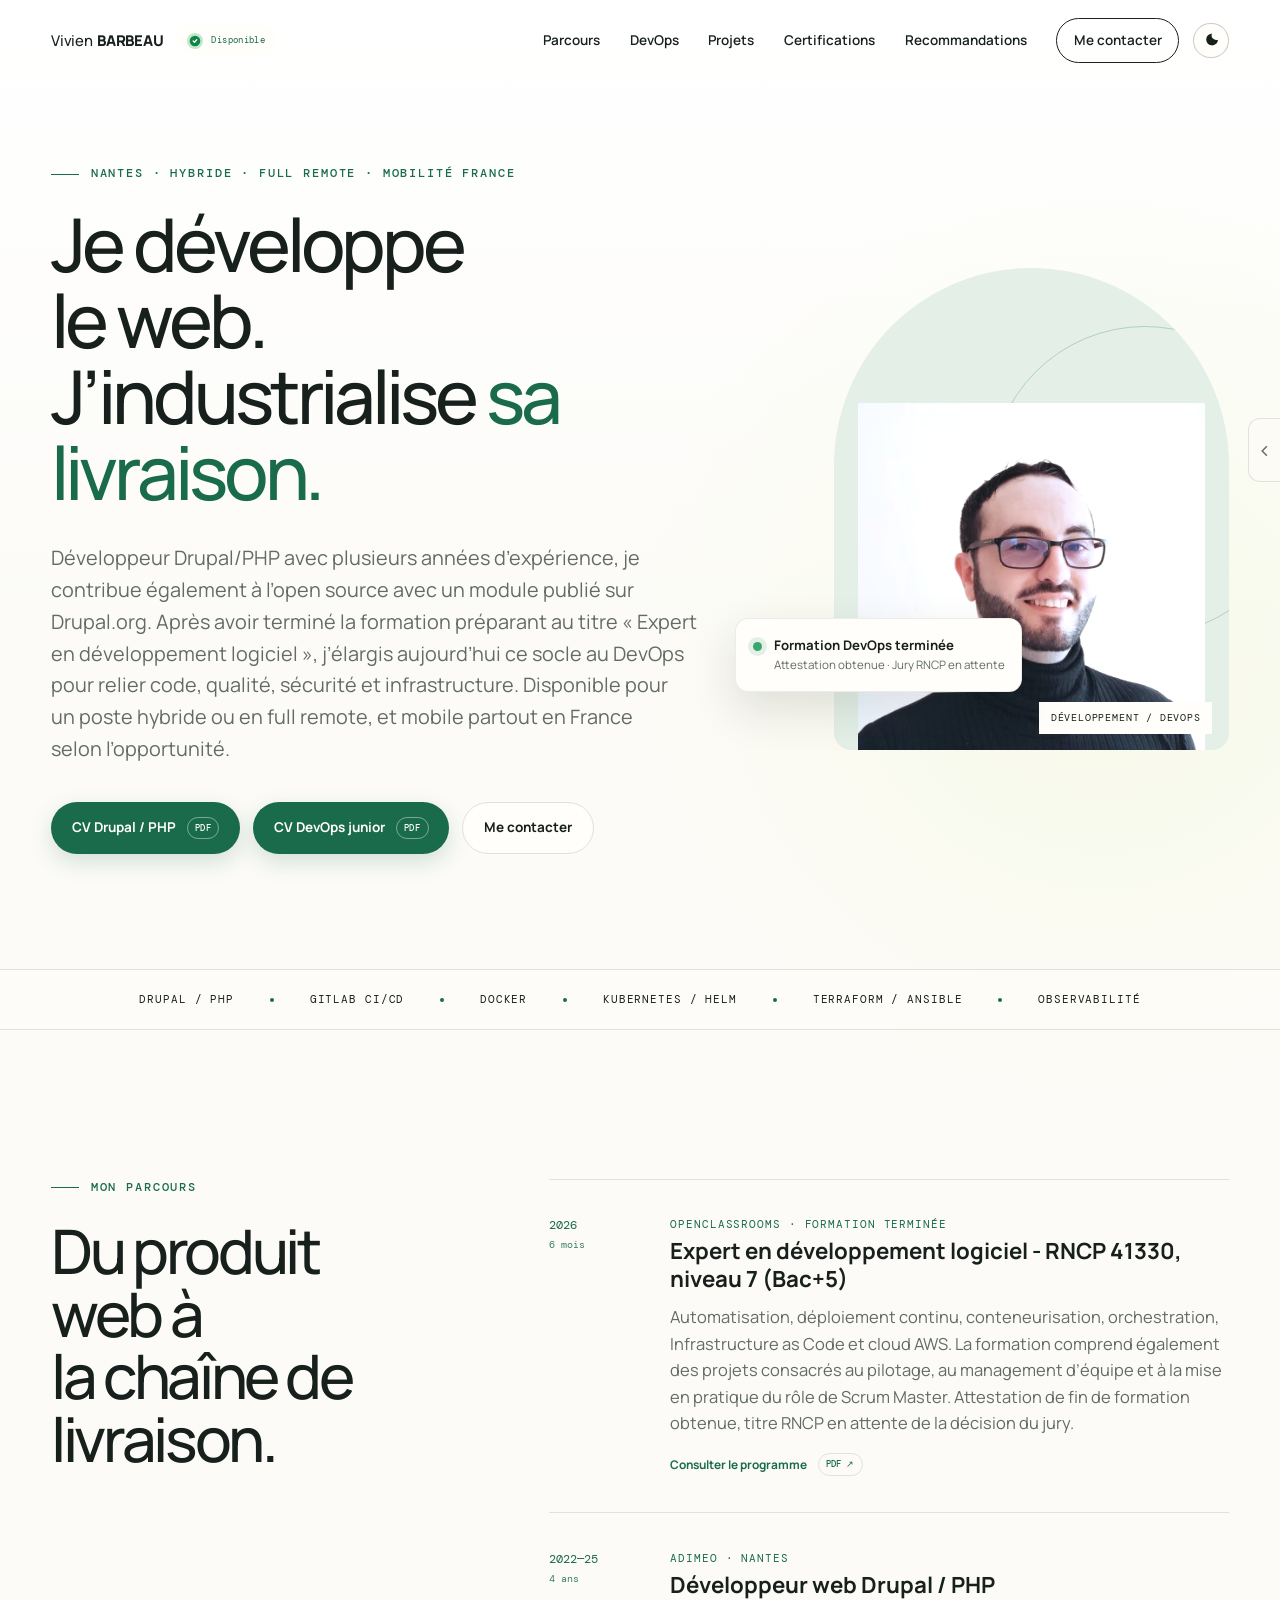
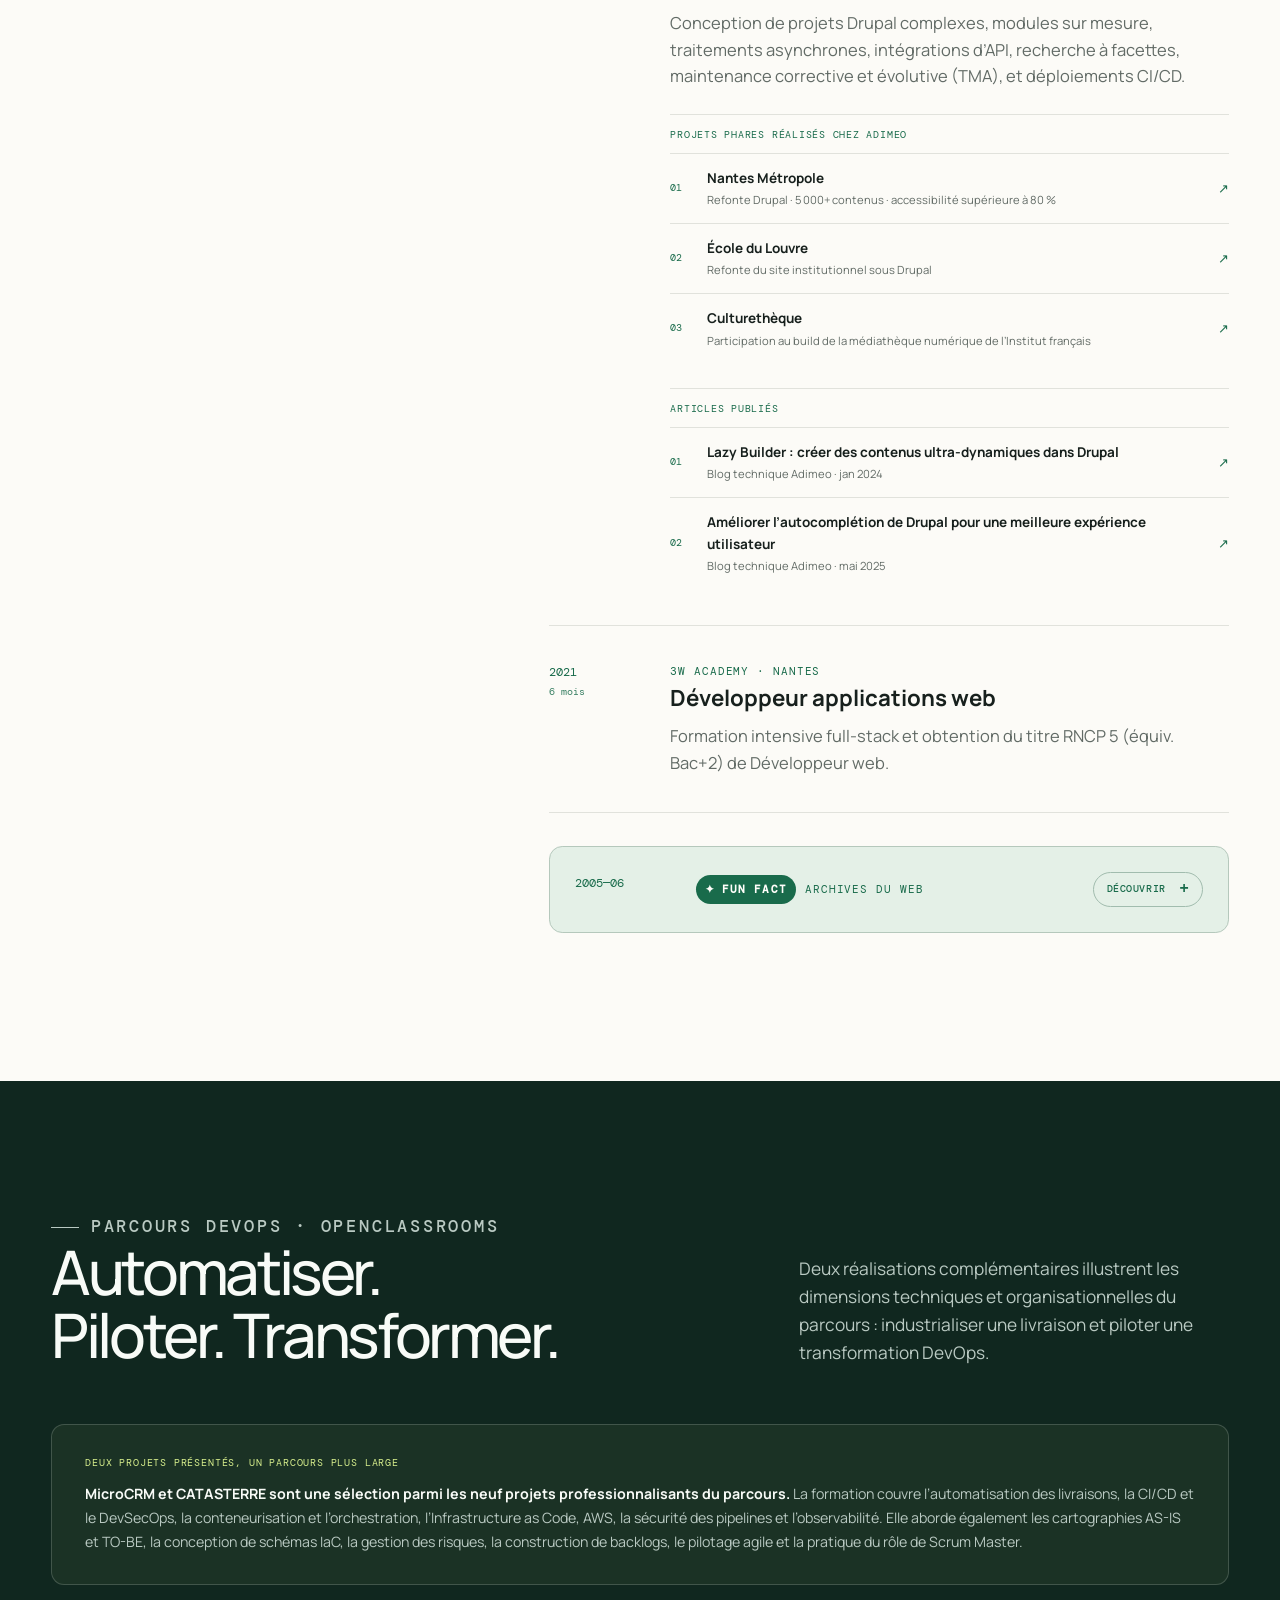
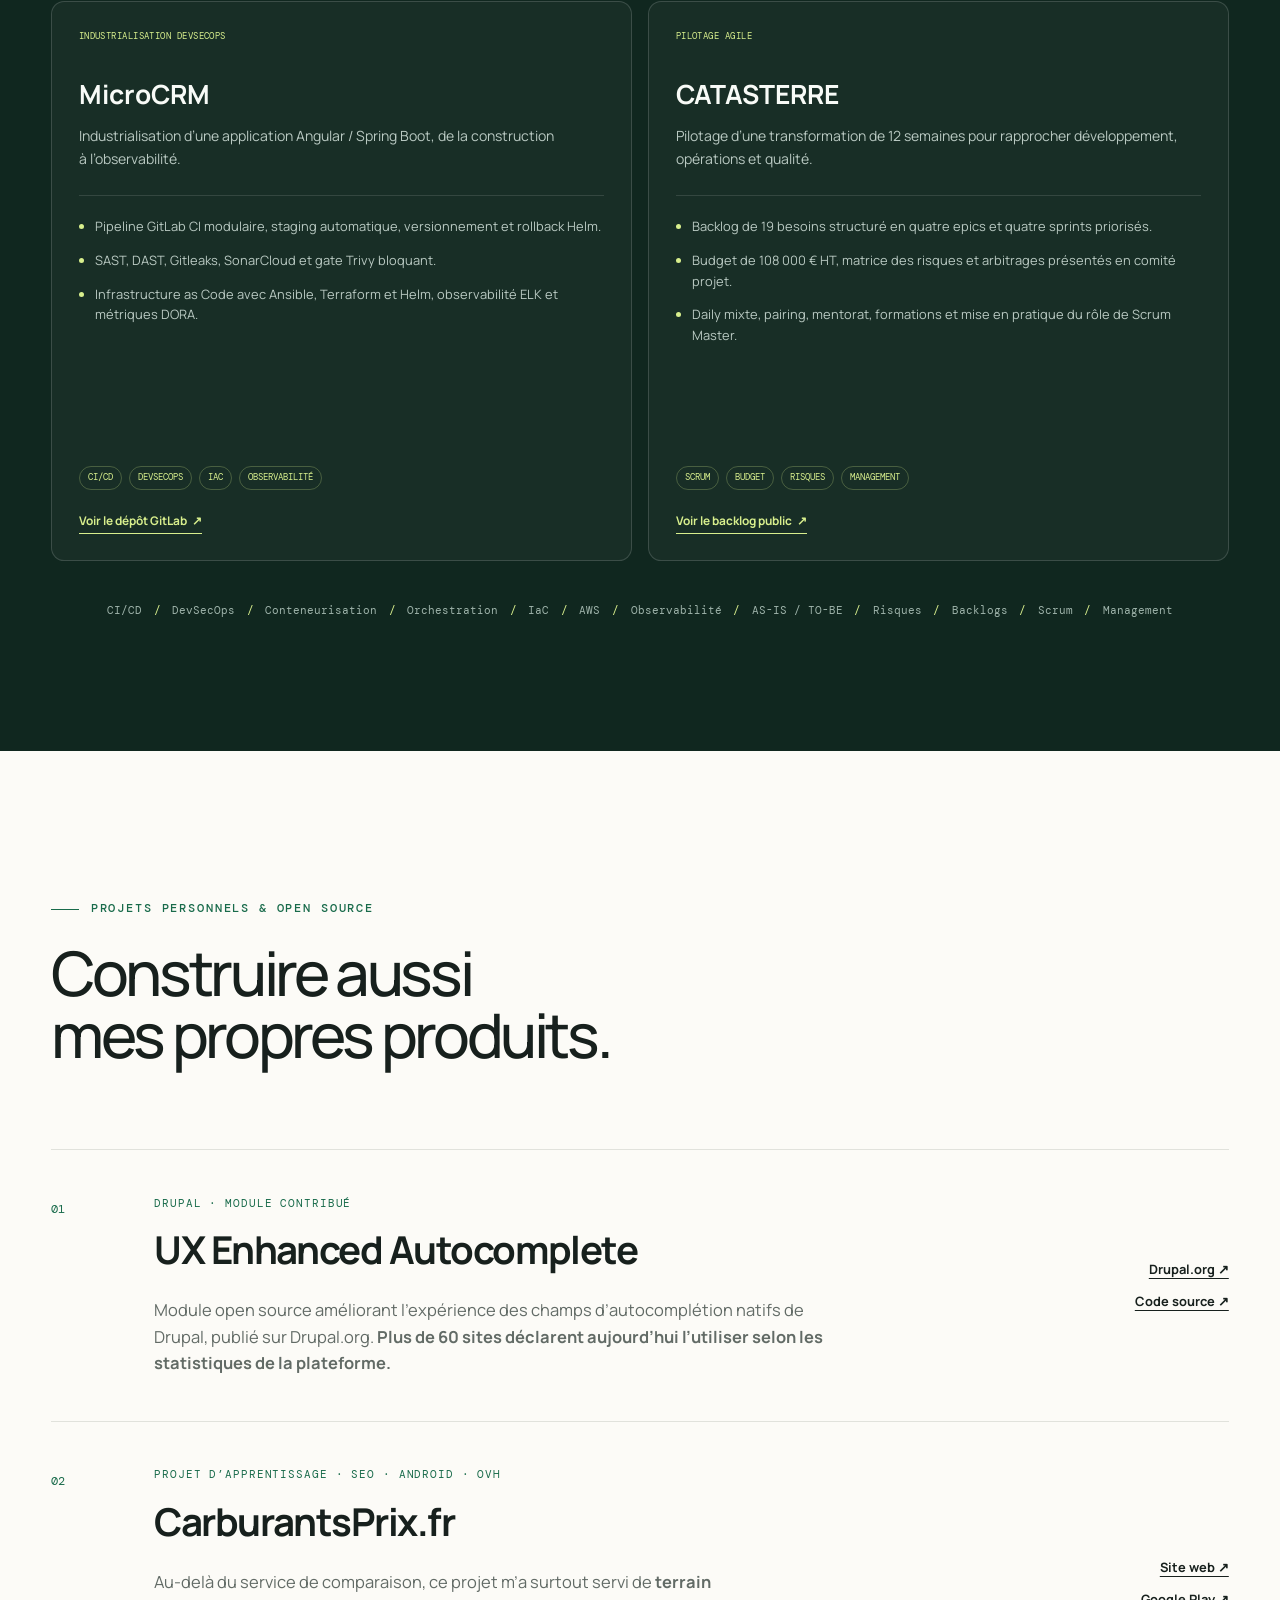
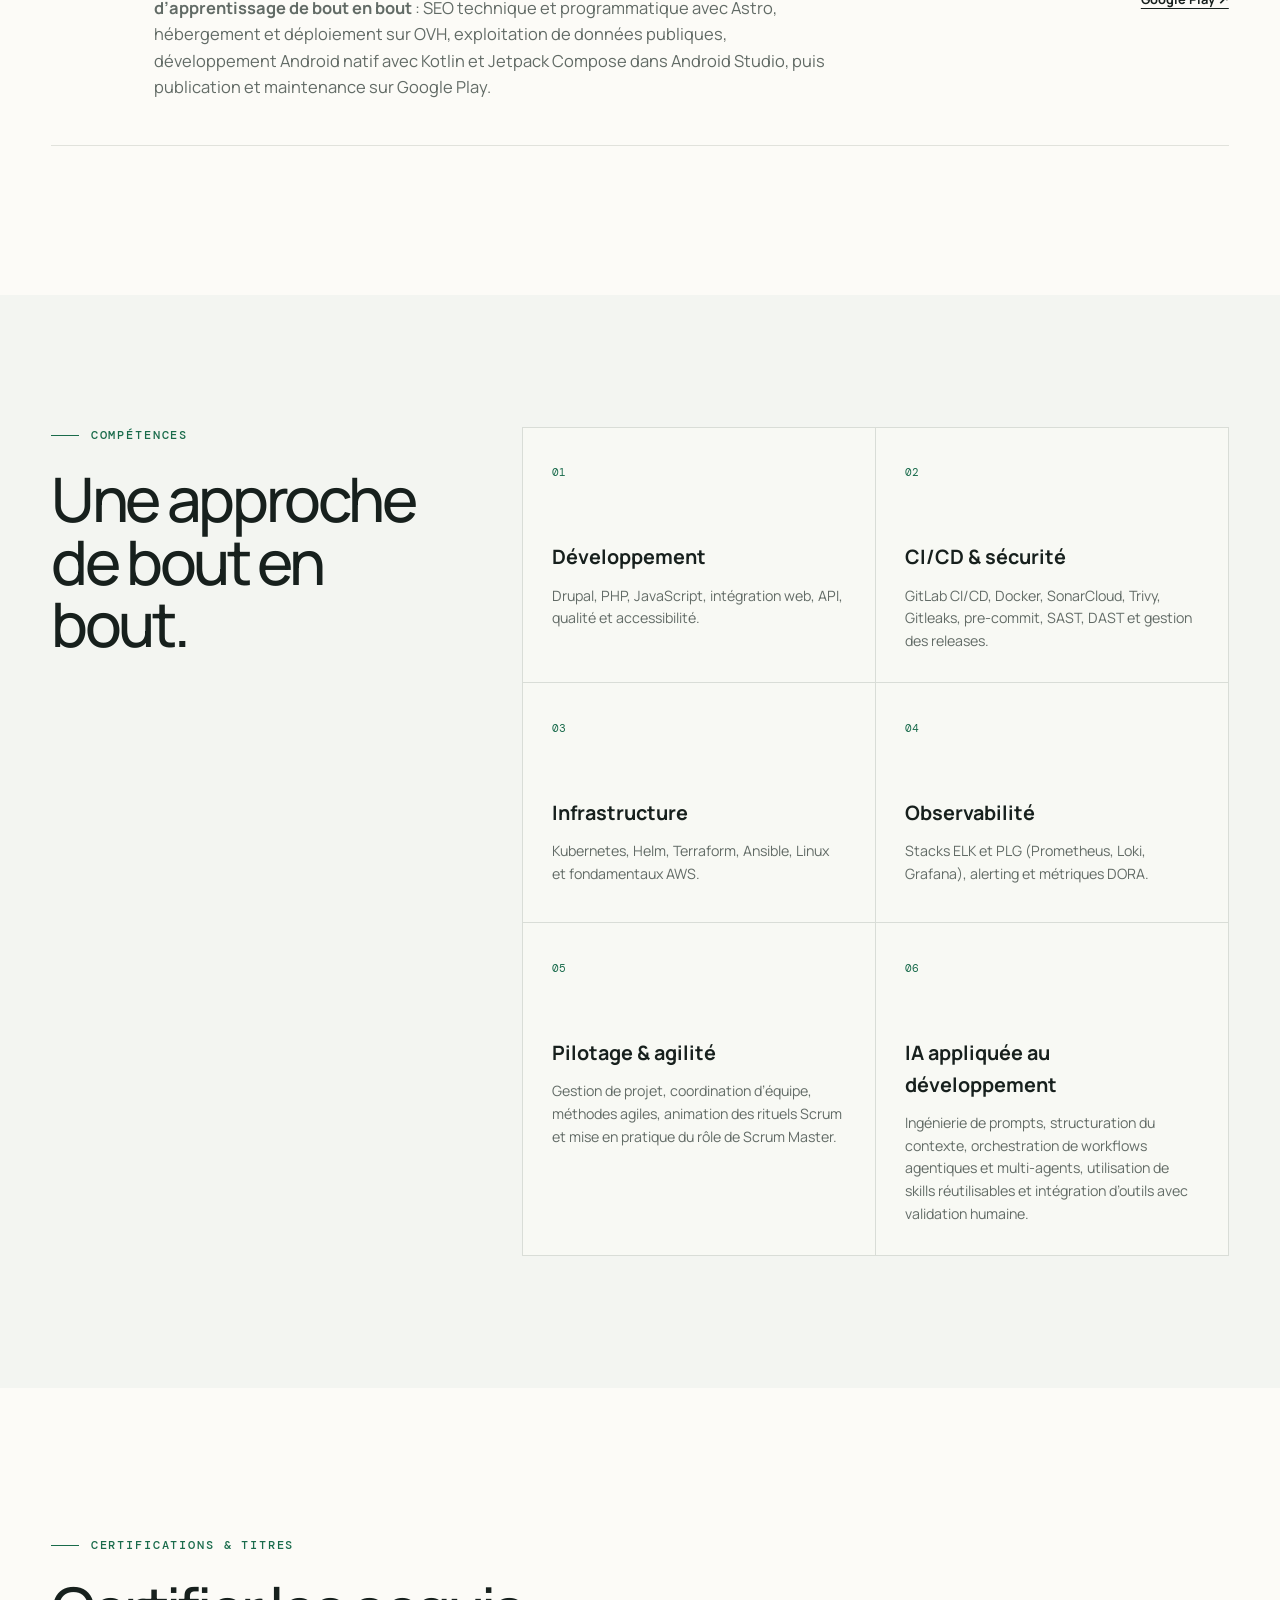
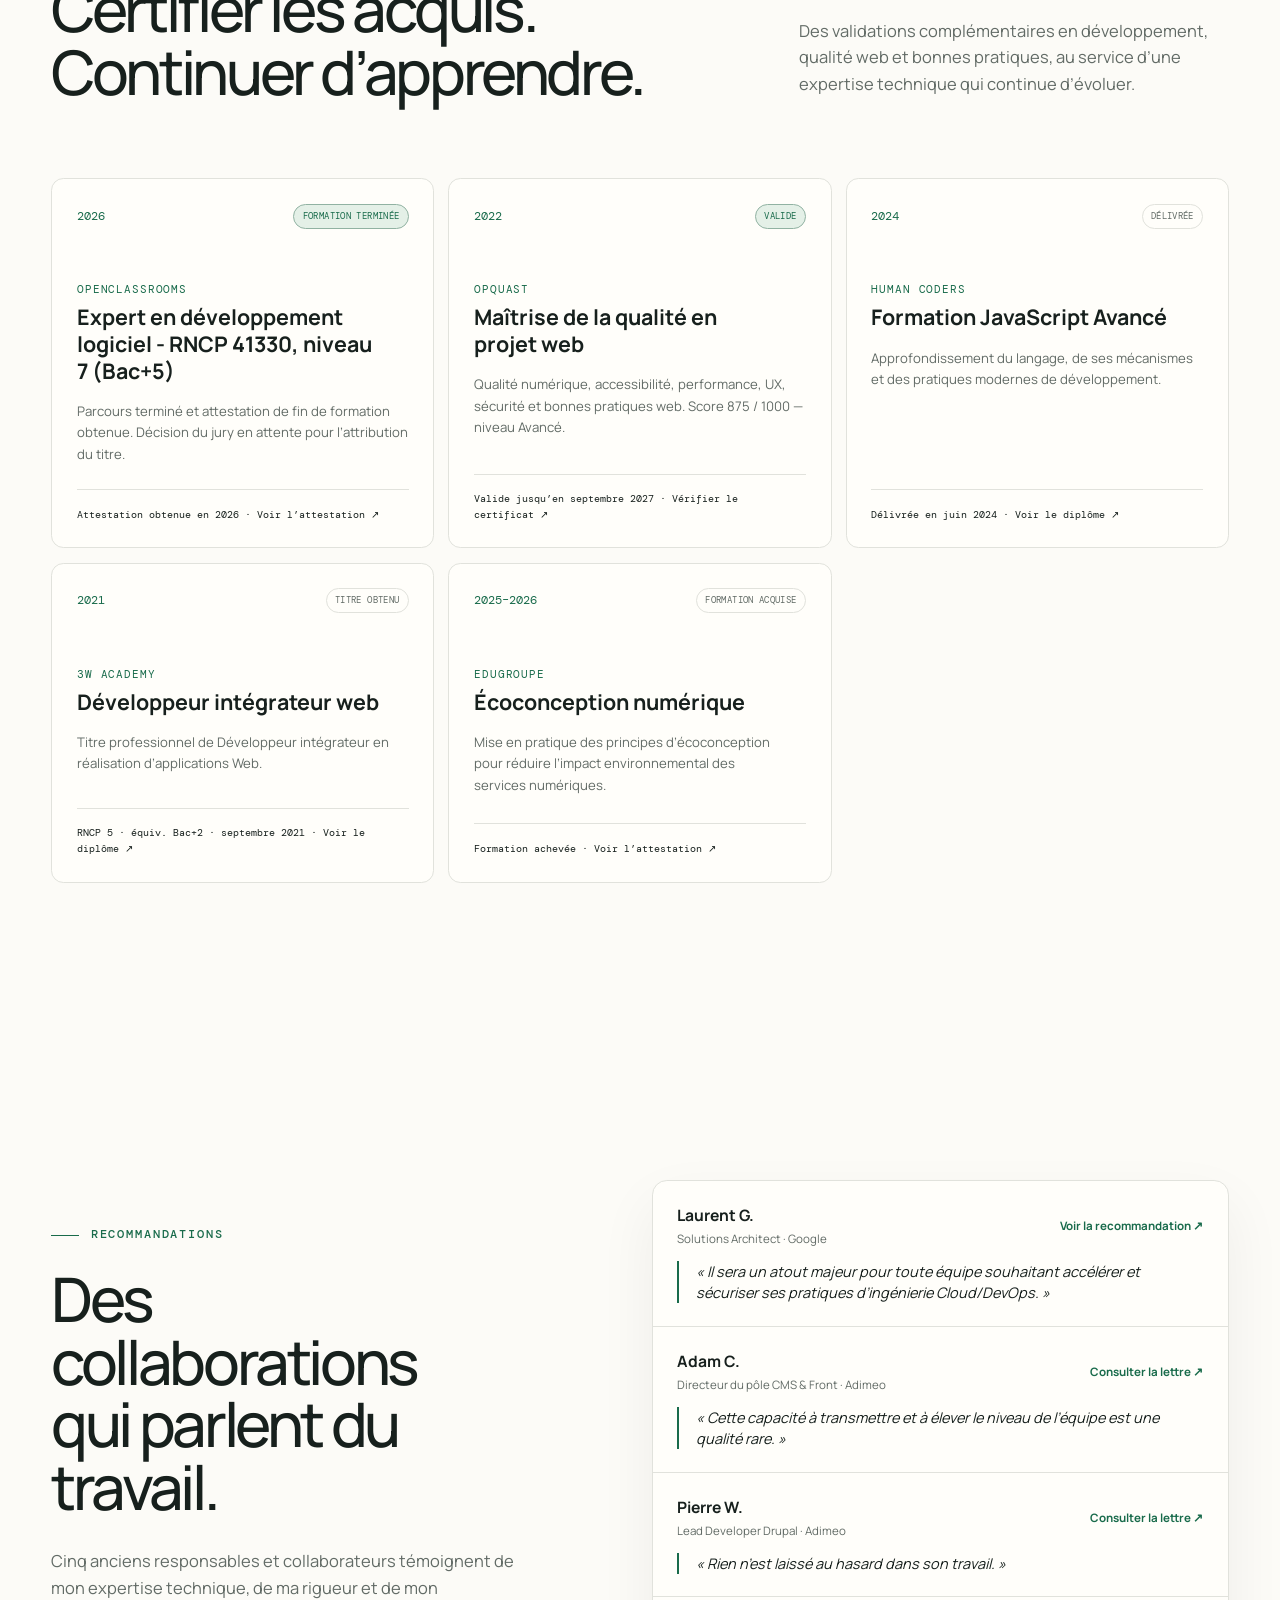
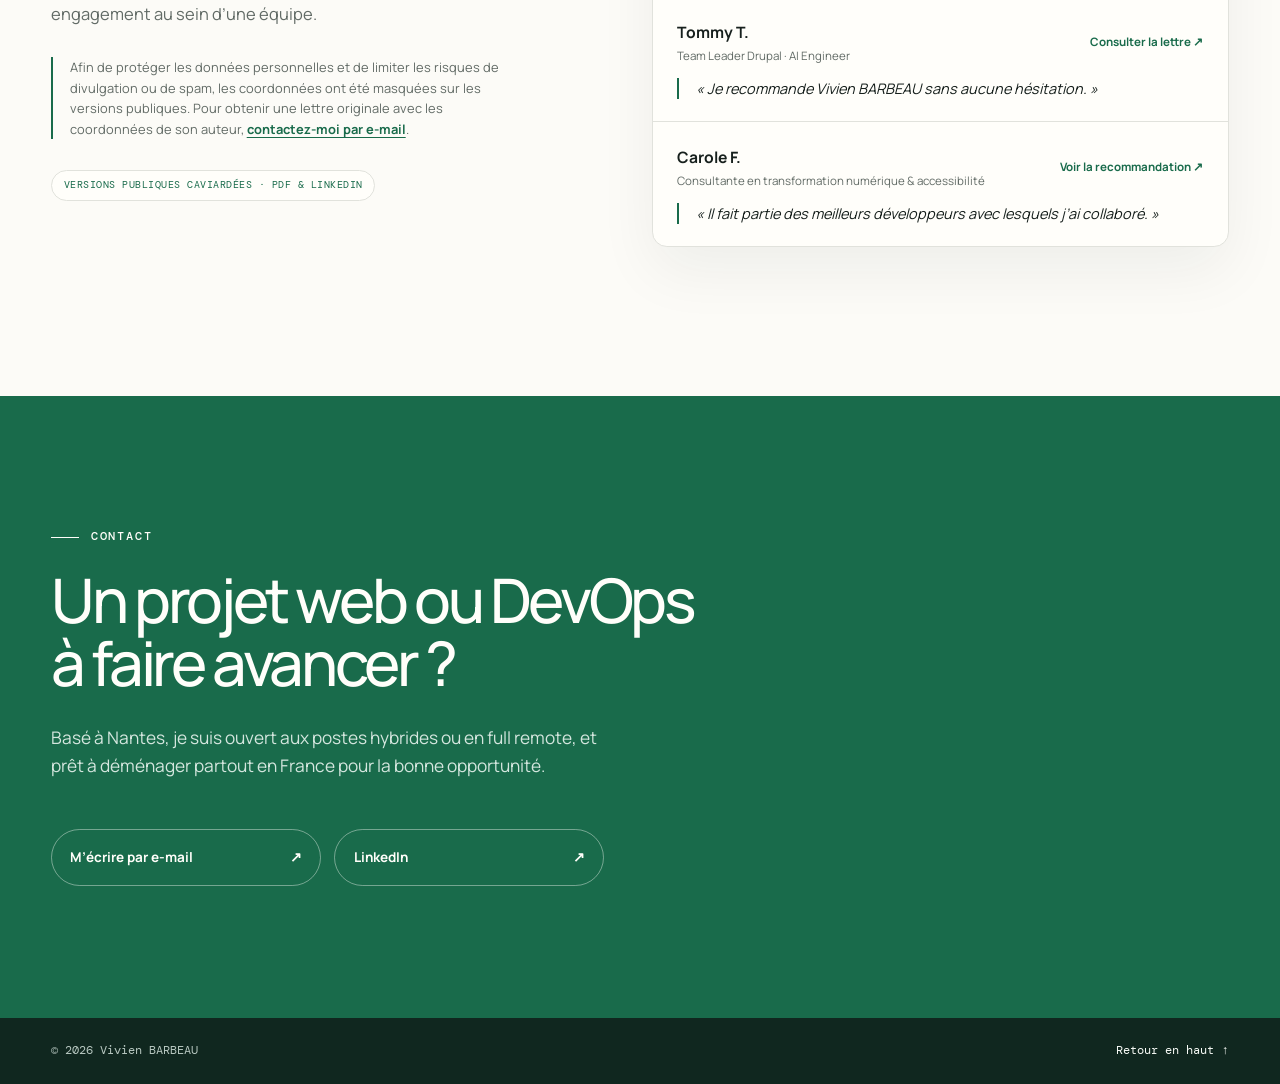
==== commit 24cc5d33: "Refine hero introduction and typography" ====
--- a/index.html
+++ b/index.html
@@ -350,9 +350,11 @@
             <span><em>livraison.</em></span>
           </h1>
           <p class="hero-intro">
-            Développeur Drupal/PHP, j’ai terminé la formation préparant au titre
-            «&nbsp;Expert en développement logiciel&nbsp;» pour relier code, qualité,
-            sécurité et infrastructure.
+            Développeur Drupal/PHP avec plusieurs années d’expérience, je contribue
+            également à l’open source avec un module publié sur Drupal.org. Après avoir
+            terminé la formation préparant au titre «&nbsp;Expert en développement
+            logiciel&nbsp;», j’élargis aujourd’hui ce socle au DevOps pour relier code,
+            qualité, sécurité et infrastructure.
             Disponible pour un poste hybride ou en full remote,
             et mobile partout en France selon l’opportunité.
           </p>
--- a/styles.css
+++ b/styles.css
@@ -544,7 +544,7 @@
   line-height: 1.02;
 }
 
-h1 { max-width: 900px; font-size: clamp(3rem, 6.3vw, 6rem); }
+h1 { max-width: 900px; font-size: clamp(2.8rem, 5.8vw, 5.5rem); }
 h1 > span { display: block; }
 h1 em { color: var(--green); font-style: normal; }
 h2 { font-size: clamp(2.5rem, 4.8vw, 4.5rem); }
@@ -1105,7 +1105,7 @@
 @media (max-width: 600px) {
   .section { width: min(calc(100% - 2.5rem), var(--max-width)); }
   .hero { padding-top: 3rem; }
-  h1 { text-wrap: wrap; font-size: clamp(2.35rem, 10vw, 3rem); }
+  h1 { text-wrap: wrap; font-size: clamp(2.2rem, 9.4vw, 2.8rem); }
   h2 { font-size: clamp(2.2rem, 11vw, 3.3rem); }
   .hero-actions, .button { width: 100%; }
   .hero-visual { display: grid; width: 86%; gap: 0.9rem; }
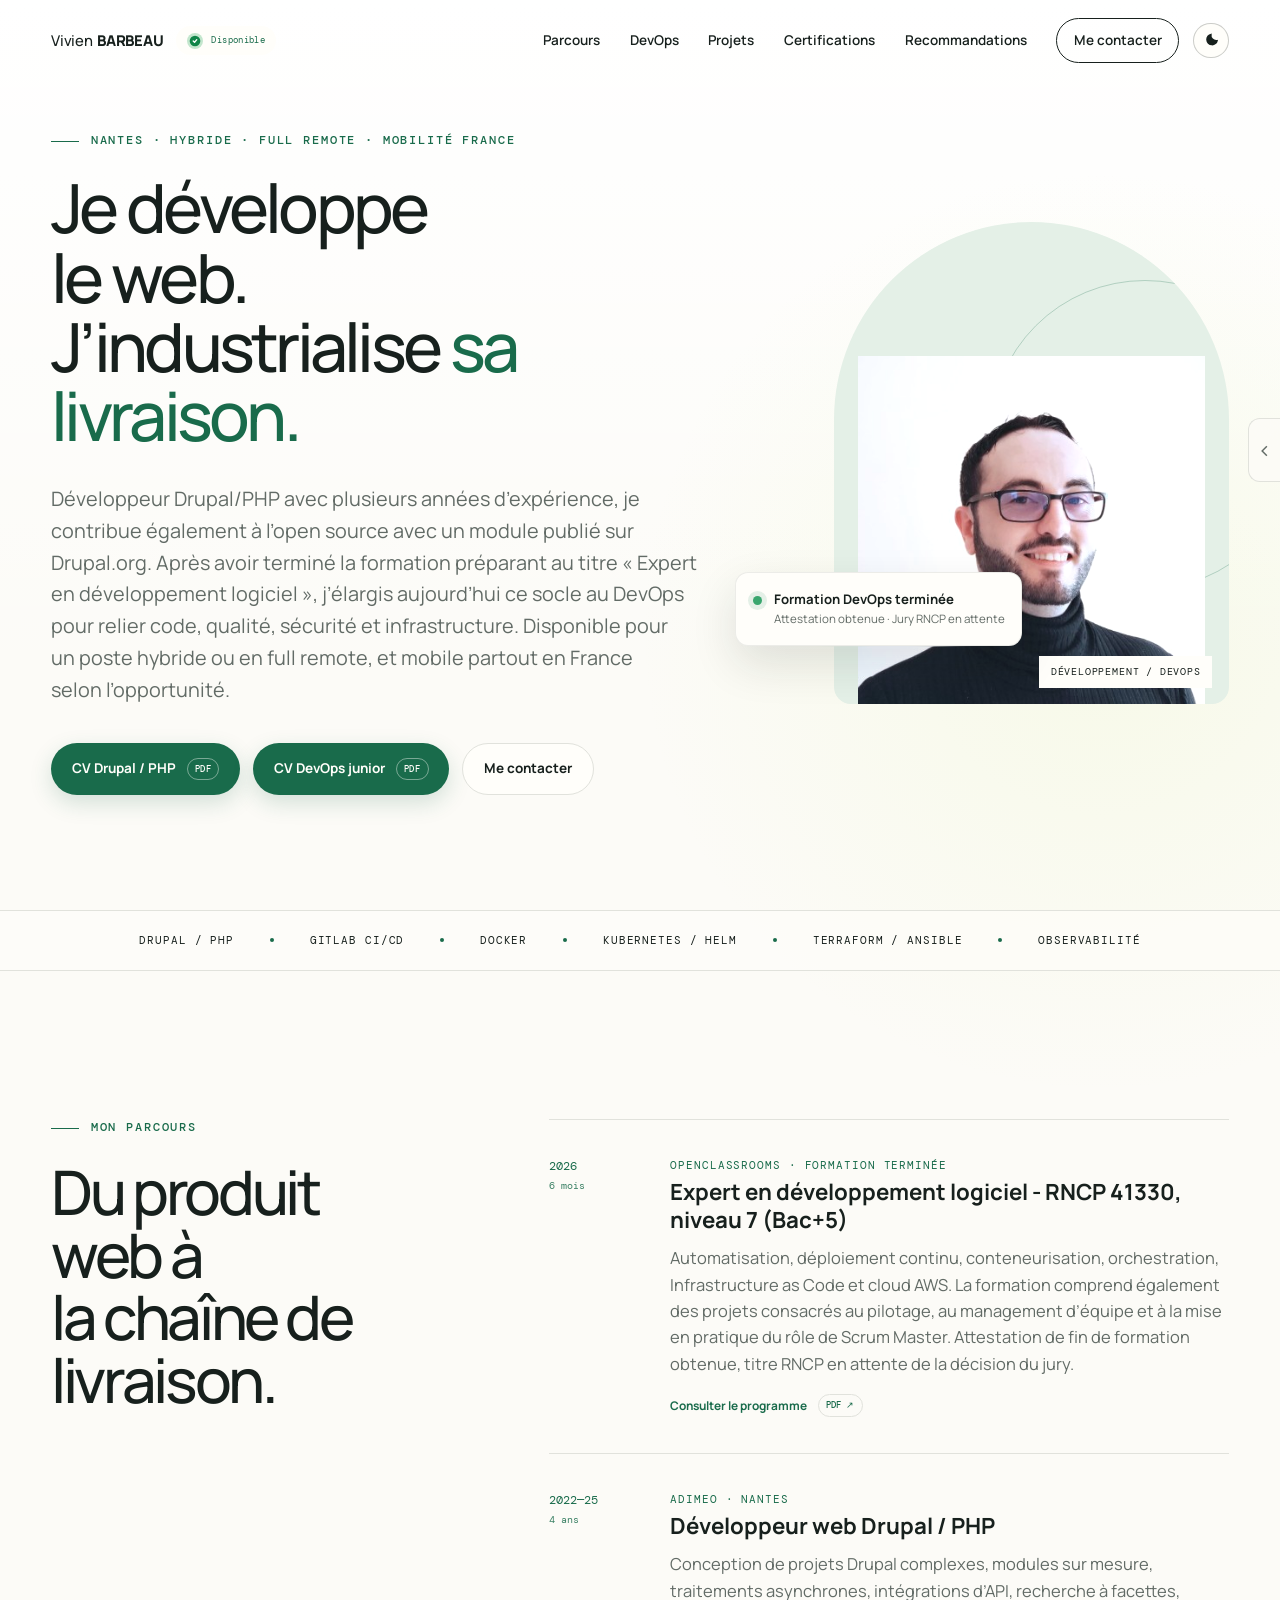
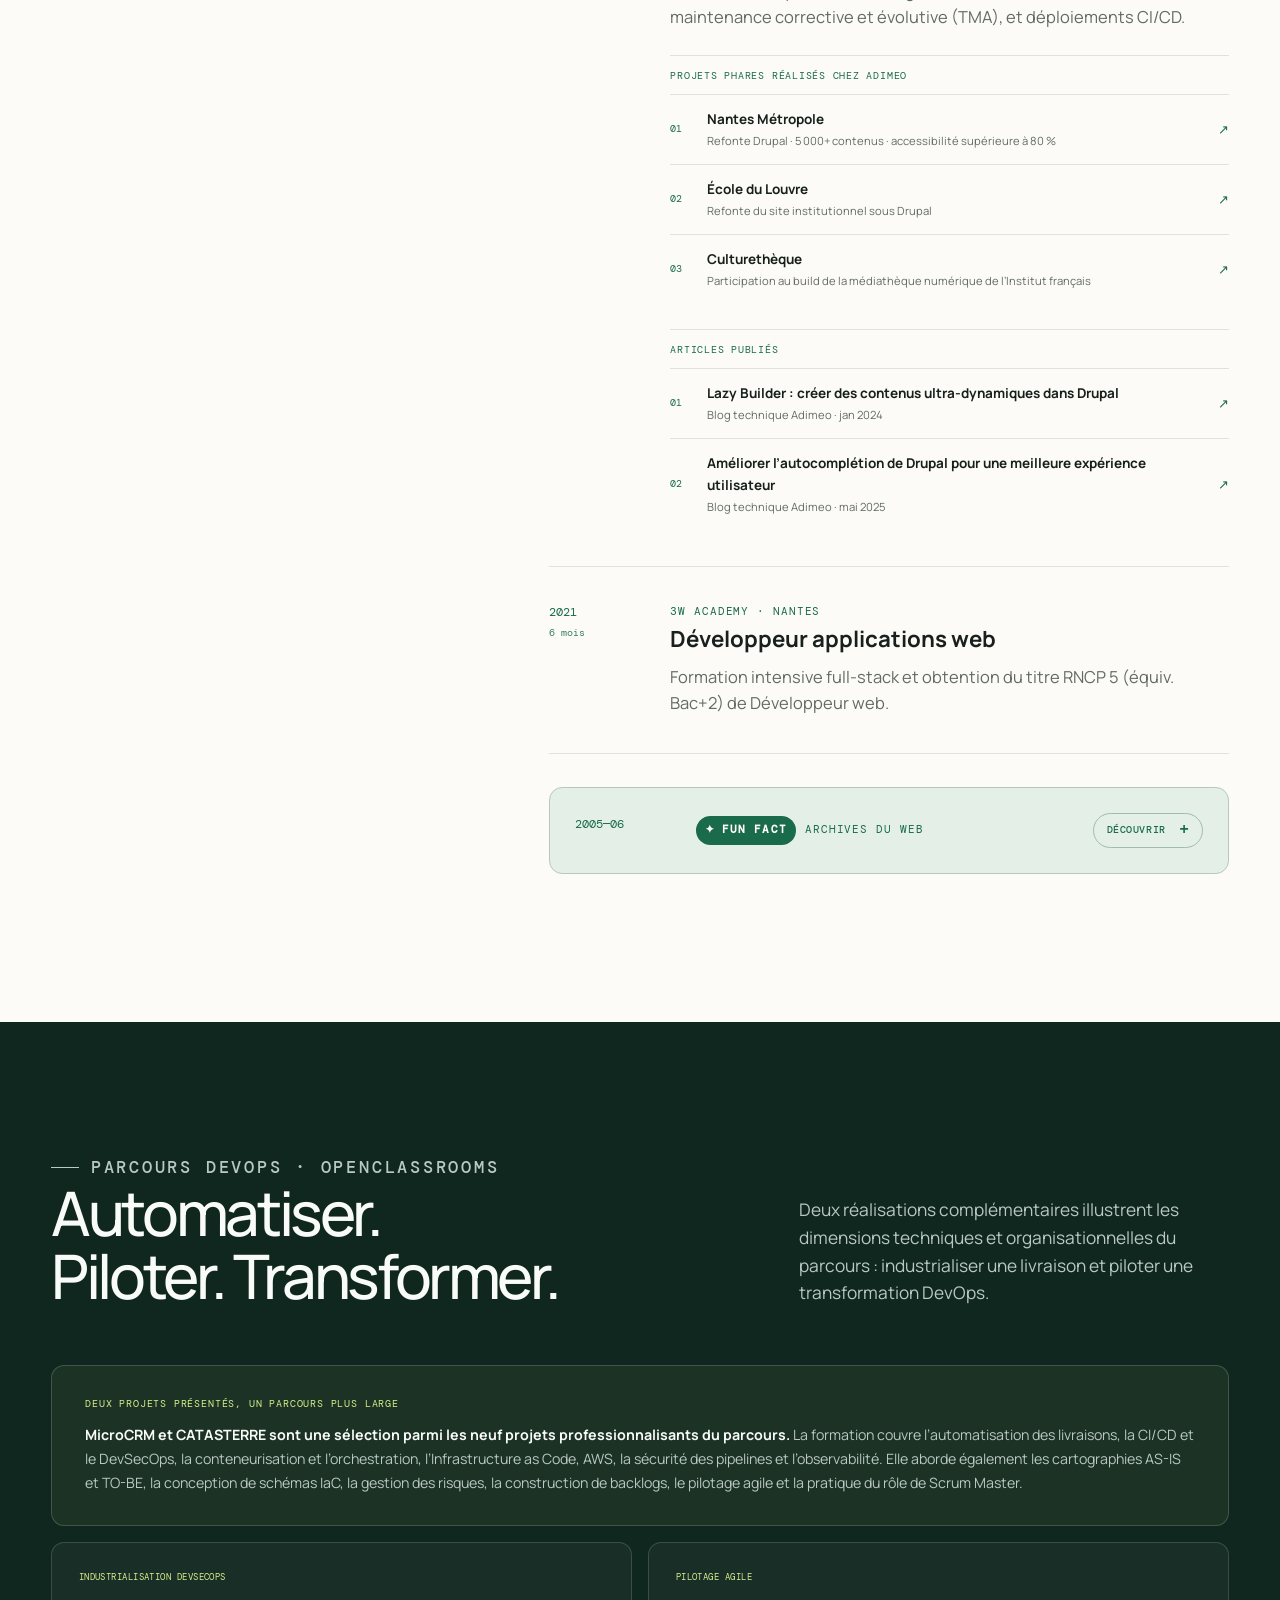
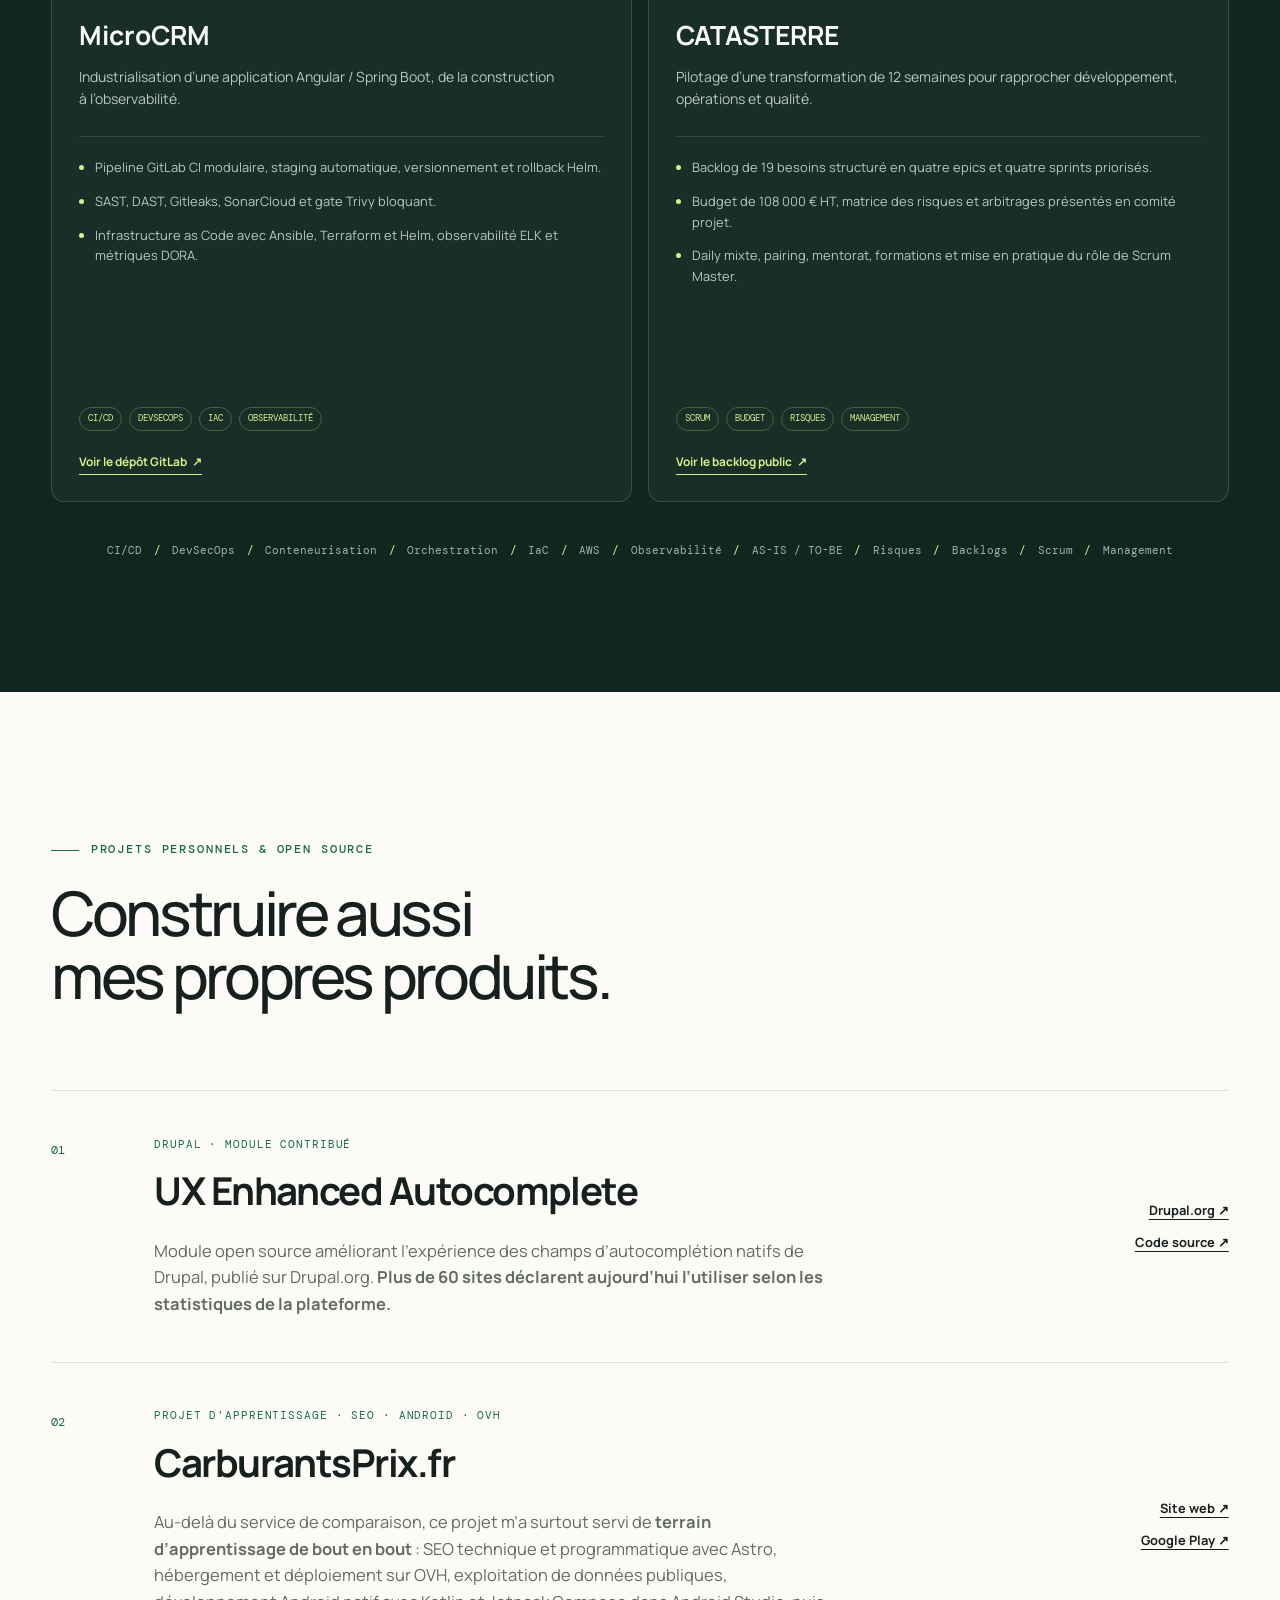
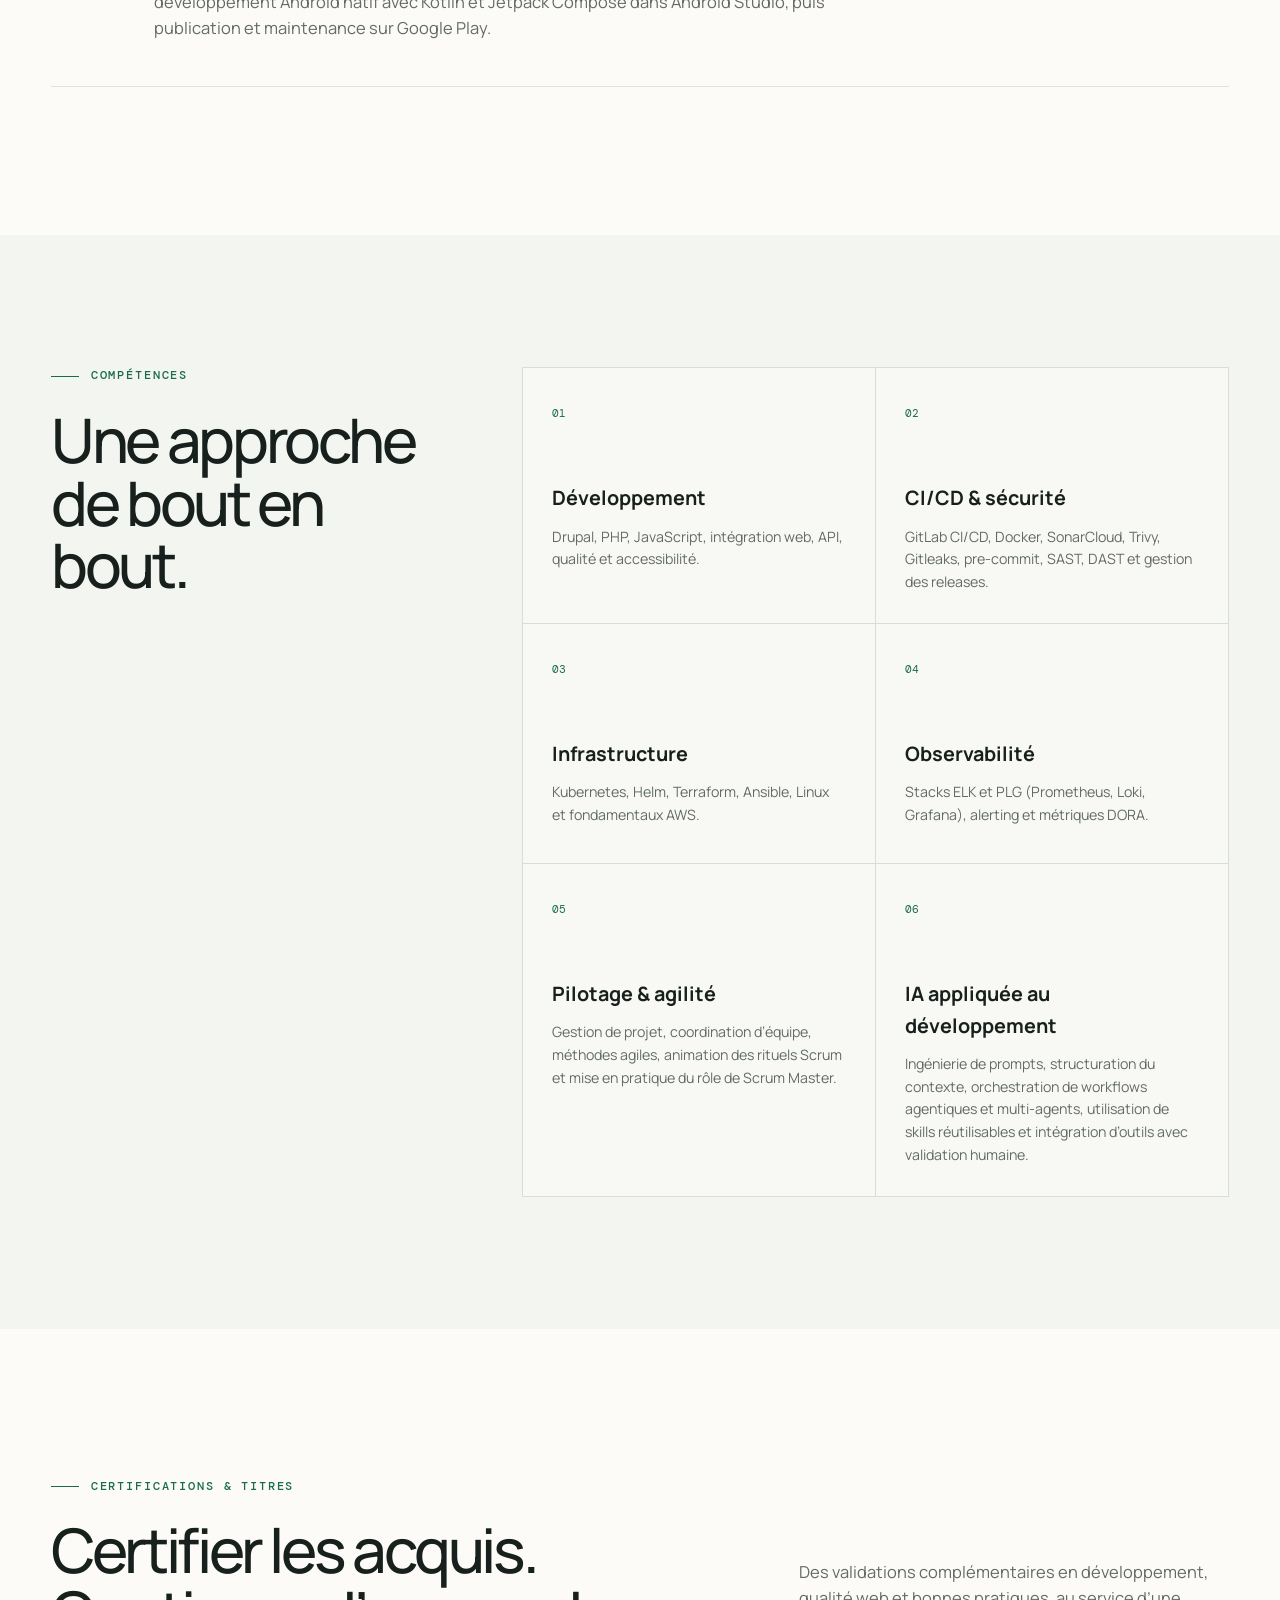
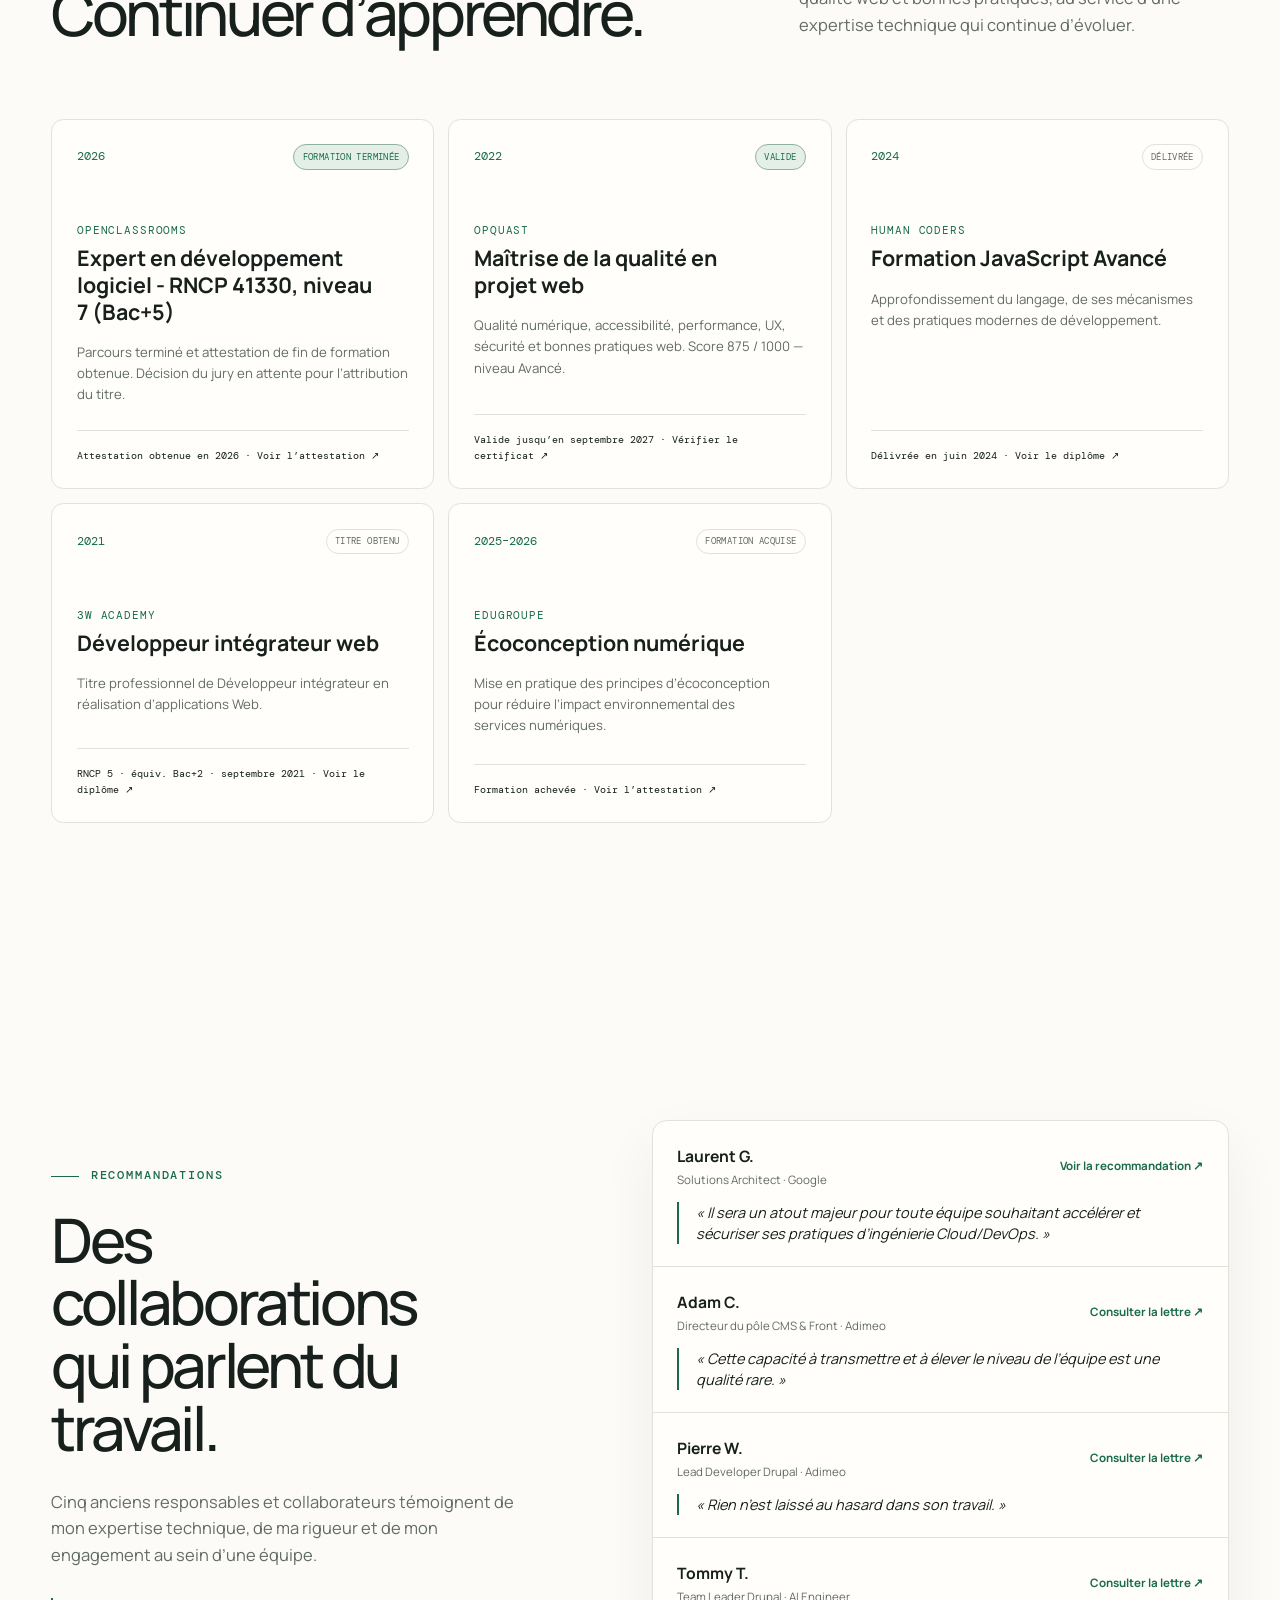
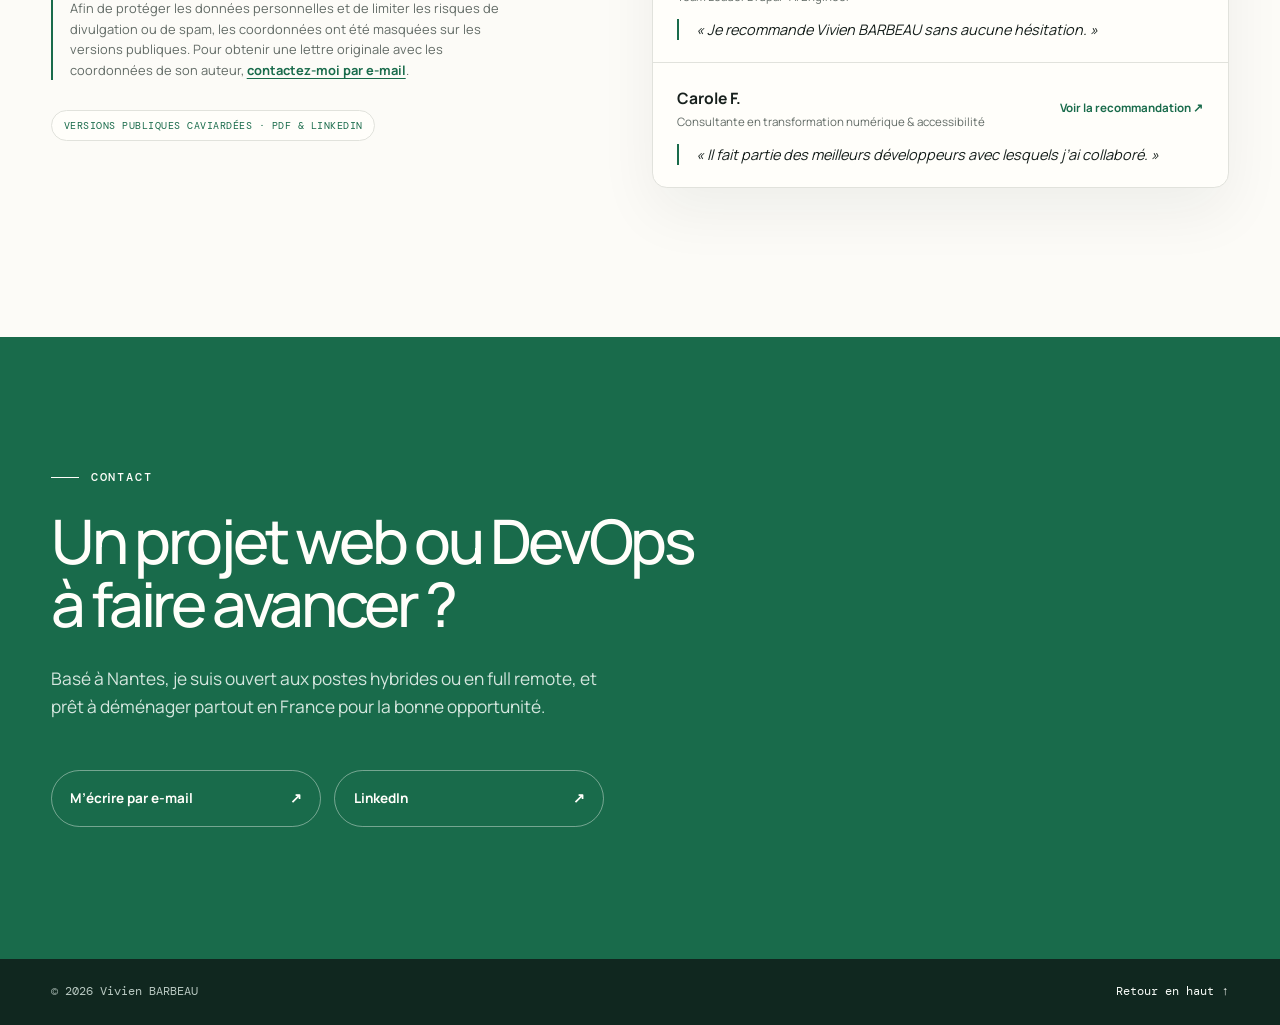
==== commit f66fcdbc: "Restore original CV PDF download links" ====
--- a/index.html
+++ b/index.html
@@ -359,10 +359,10 @@
             et mobile partout en France selon l’opportunité.
           </p>
           <div class="hero-actions">
-            <a class="button button-primary button-cv" href="assets/CV_Vivien_BARBEAU_Developpeur_Drupal_PHP_ATS.pdf" download>
+            <a class="button button-primary button-cv" href="assets/CV_Vivien_BARBEAU_Drupal_PHP.pdf" download>
               CV Drupal / PHP <span class="button-pill">PDF</span>
             </a>
-            <a class="button button-primary button-cv" href="assets/CV_Vivien_BARBEAU_DevOps_Junior_ATS.pdf" download>
+            <a class="button button-primary button-cv" href="assets/CV_Vivien_BARBEAU_DevOps.pdf" download>
               CV DevOps junior <span class="button-pill">PDF</span>
             </a>
             <a class="button button-secondary" href="#contact">Me contacter</a>
--- a/styles.css
+++ b/styles.css
@@ -514,7 +514,7 @@
   grid-template-columns: 1.25fr 0.75fr;
   align-items: center;
   gap: clamp(3rem, 8vw, 8rem);
-  padding-block: 5rem 7rem;
+  padding-block: 3rem 7rem;
 }
 
 .hero-copy { min-width: 0; }
@@ -544,7 +544,7 @@
   line-height: 1.02;
 }
 
-h1 { max-width: 900px; font-size: clamp(2.8rem, 5.8vw, 5.5rem); }
+h1 { max-width: 900px; font-size: clamp(2.6rem, 5.3vw, 5rem); }
 h1 > span { display: block; }
 h1 em { color: var(--green); font-style: normal; }
 h2 { font-size: clamp(2.5rem, 4.8vw, 4.5rem); }
@@ -1105,7 +1105,7 @@
 @media (max-width: 600px) {
   .section { width: min(calc(100% - 2.5rem), var(--max-width)); }
   .hero { padding-top: 3rem; }
-  h1 { text-wrap: wrap; font-size: clamp(2.2rem, 9.4vw, 2.8rem); }
+  h1 { text-wrap: wrap; font-size: clamp(2.05rem, 8.7vw, 2.6rem); }
   h2 { font-size: clamp(2.2rem, 11vw, 3.3rem); }
   .hero-actions, .button { width: 100%; }
   .hero-visual { display: grid; width: 86%; gap: 0.9rem; }
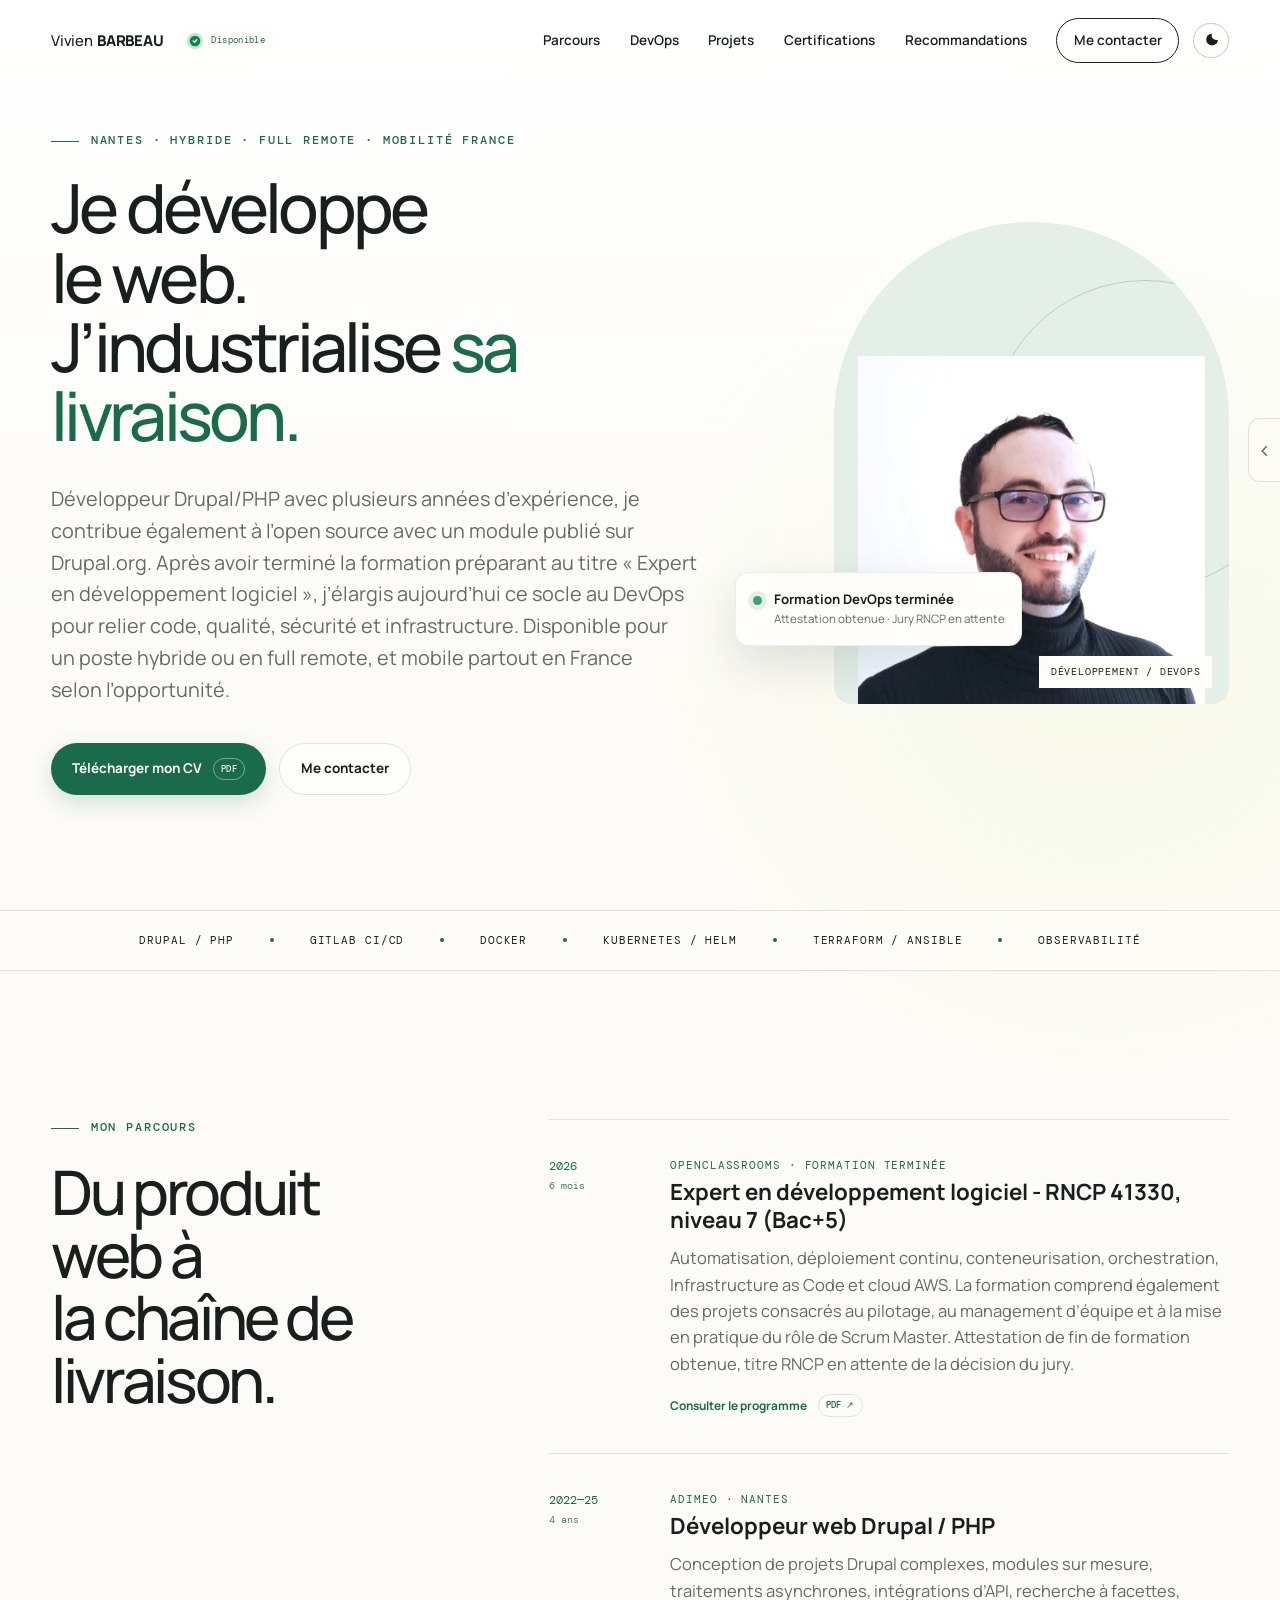
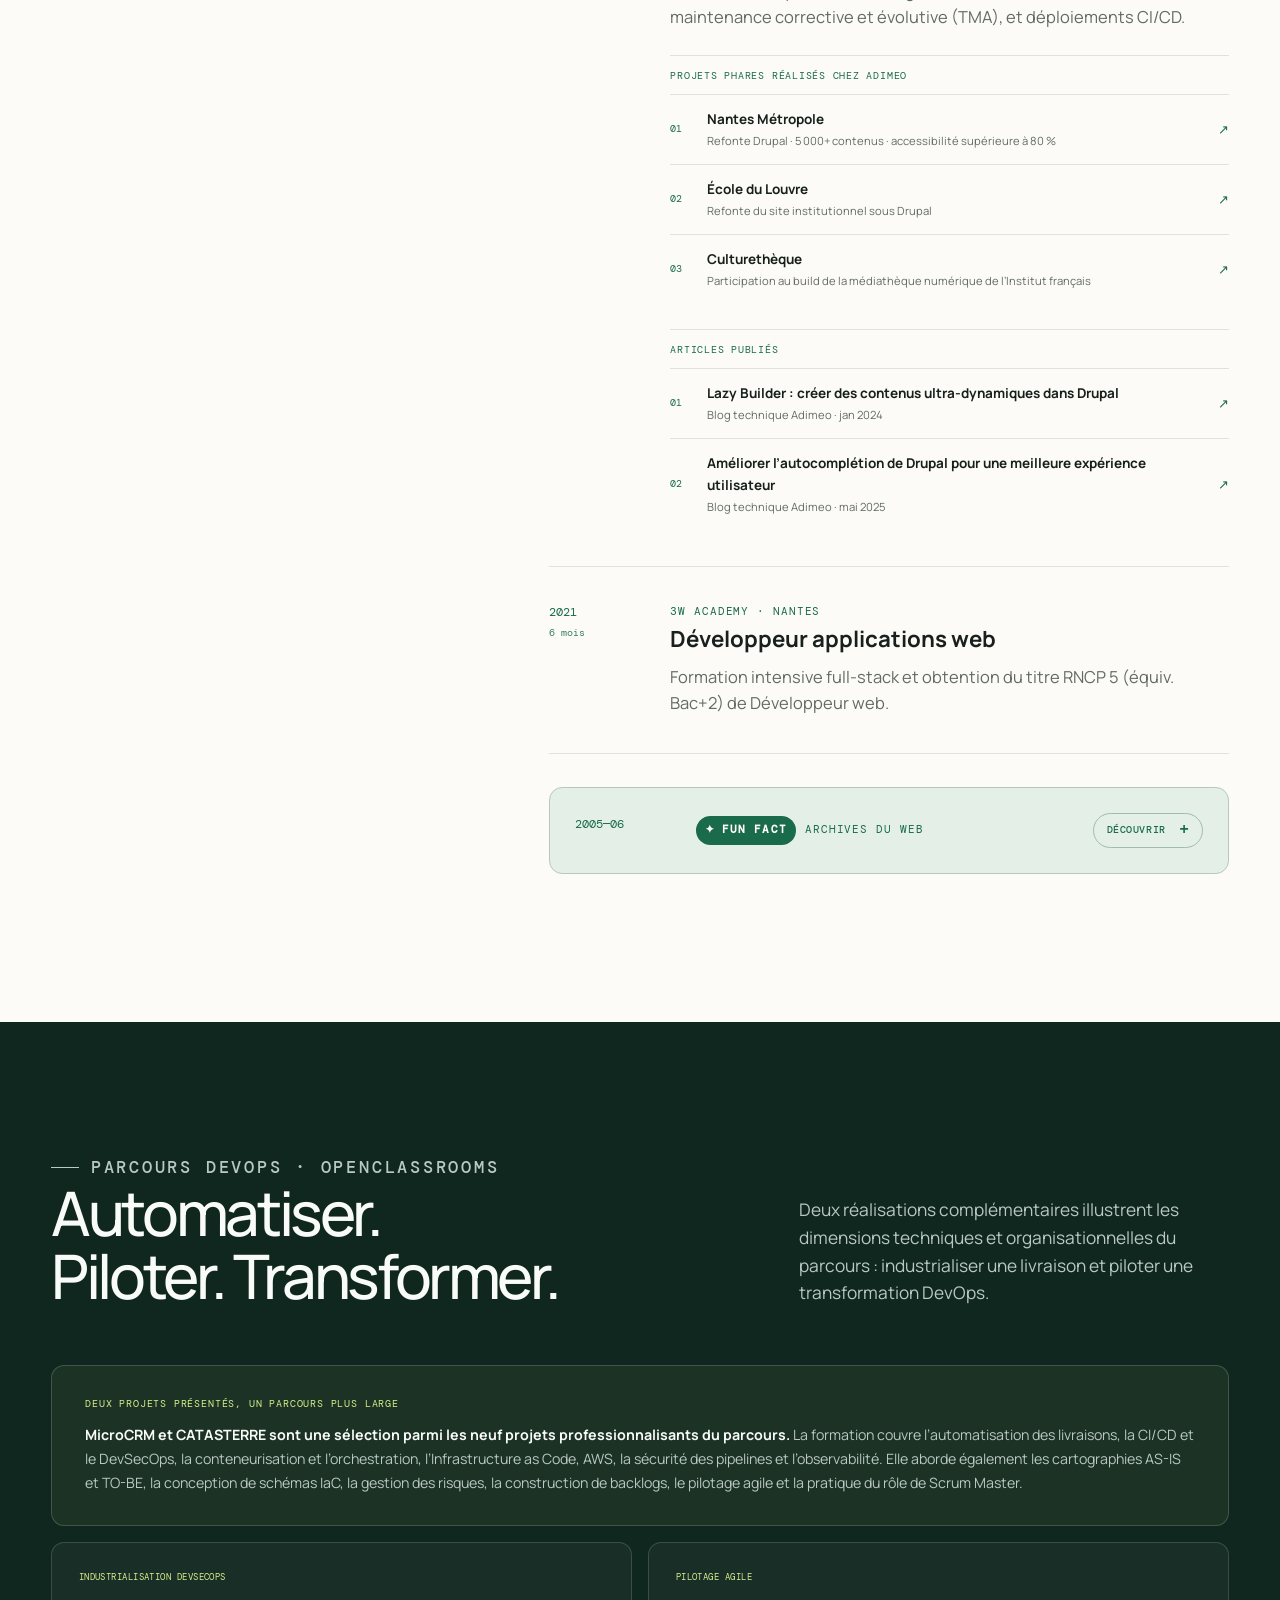
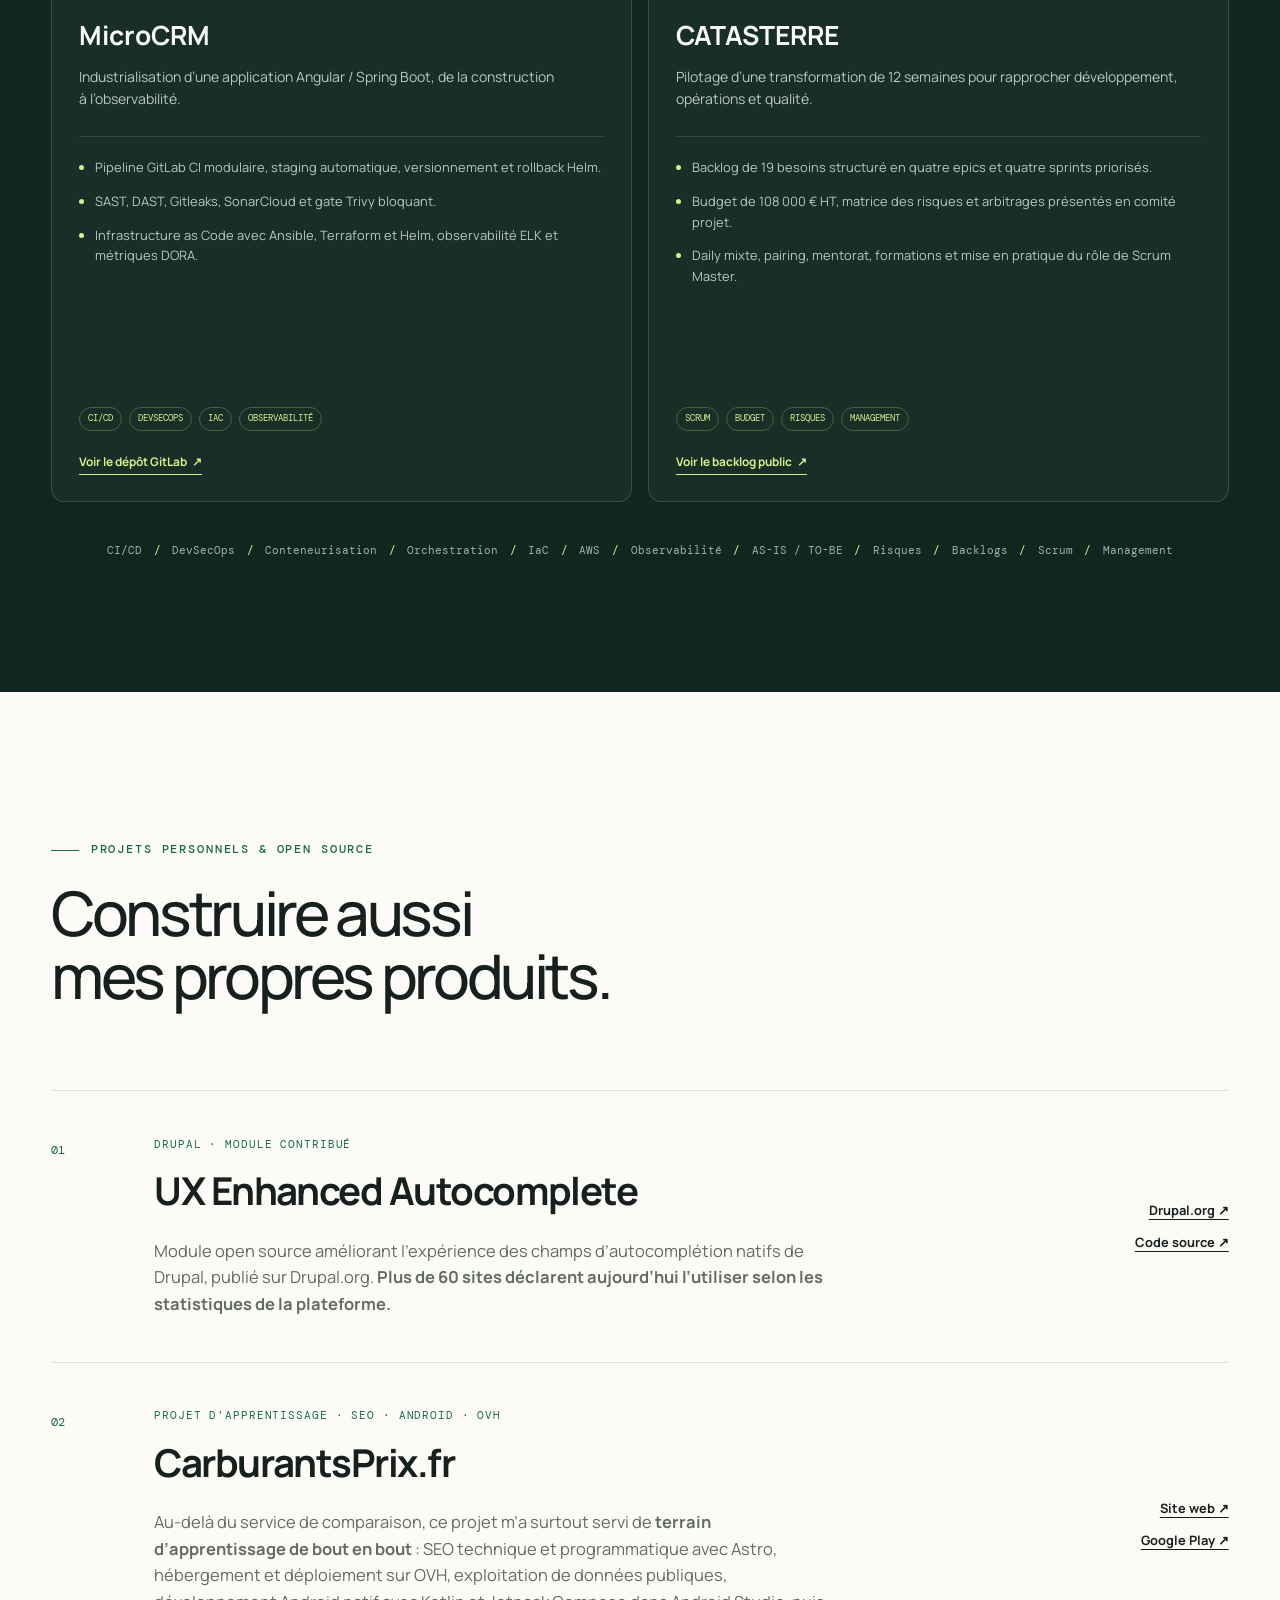
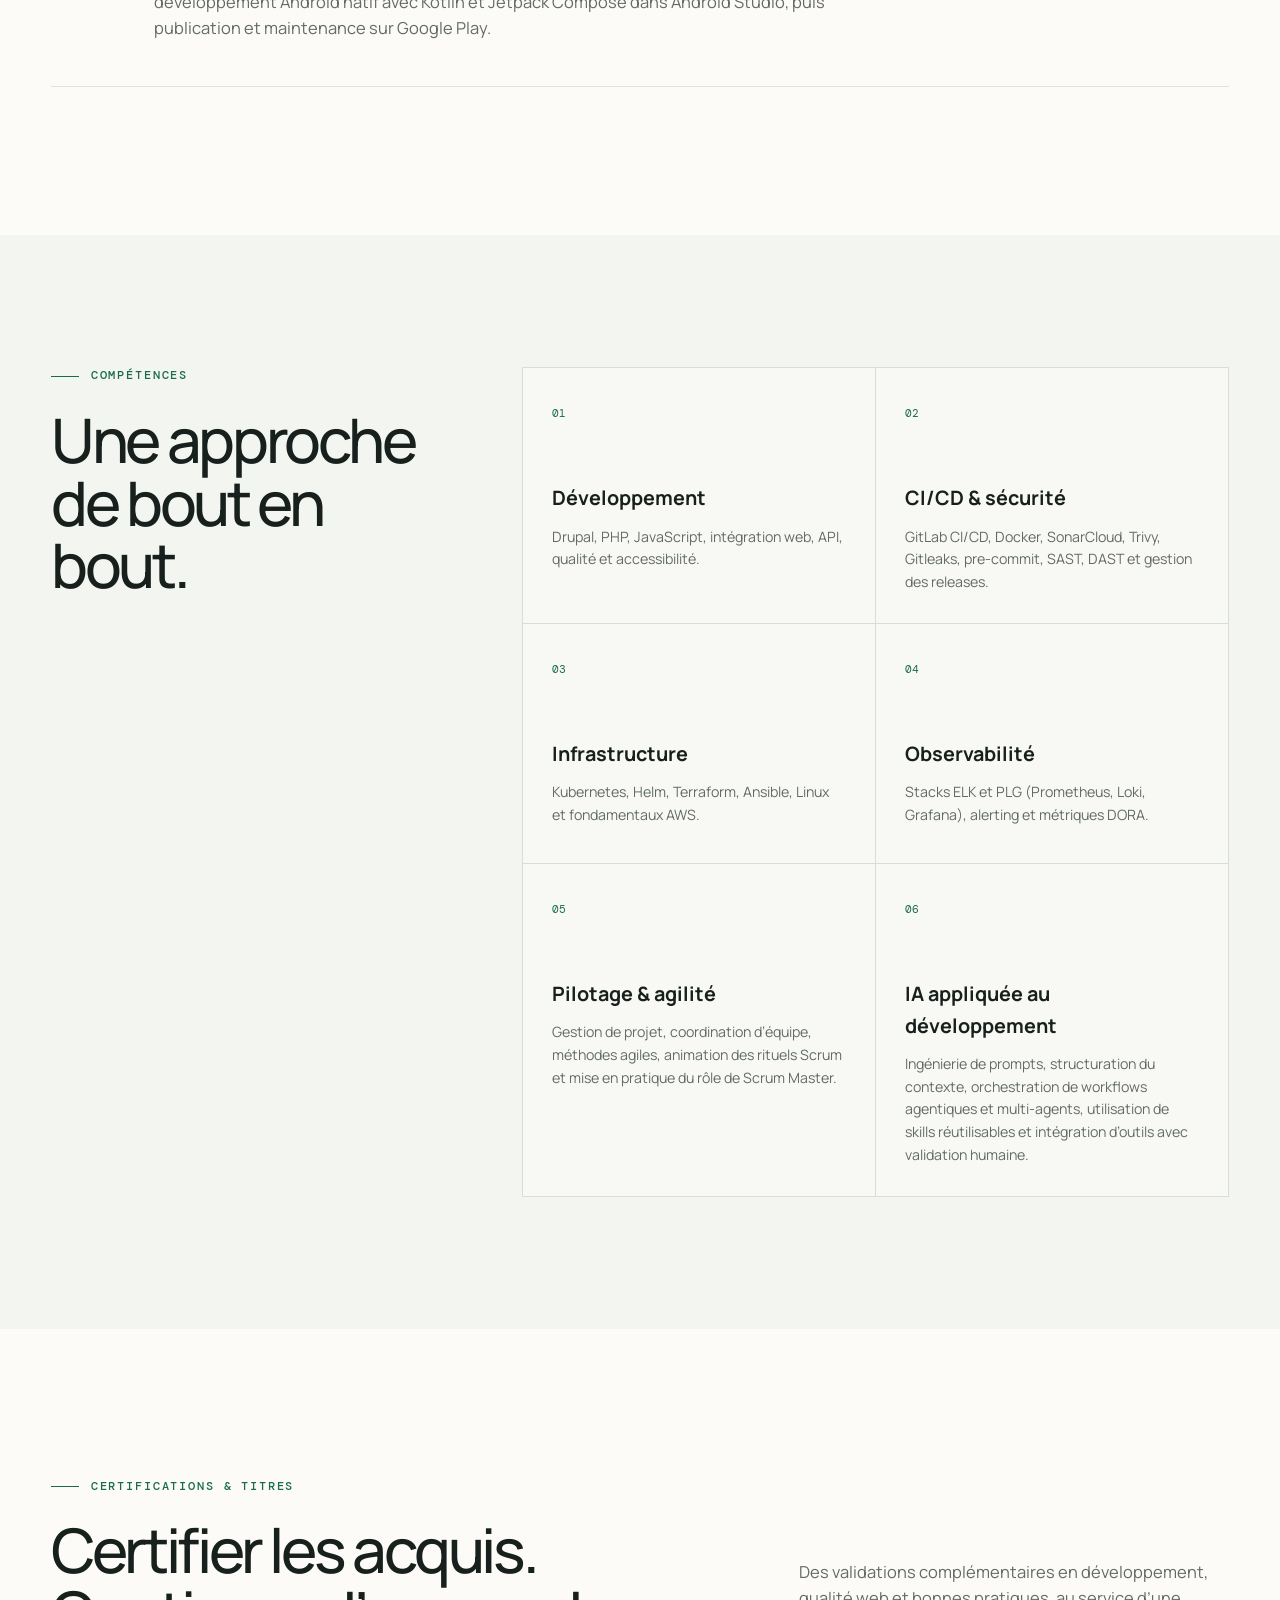
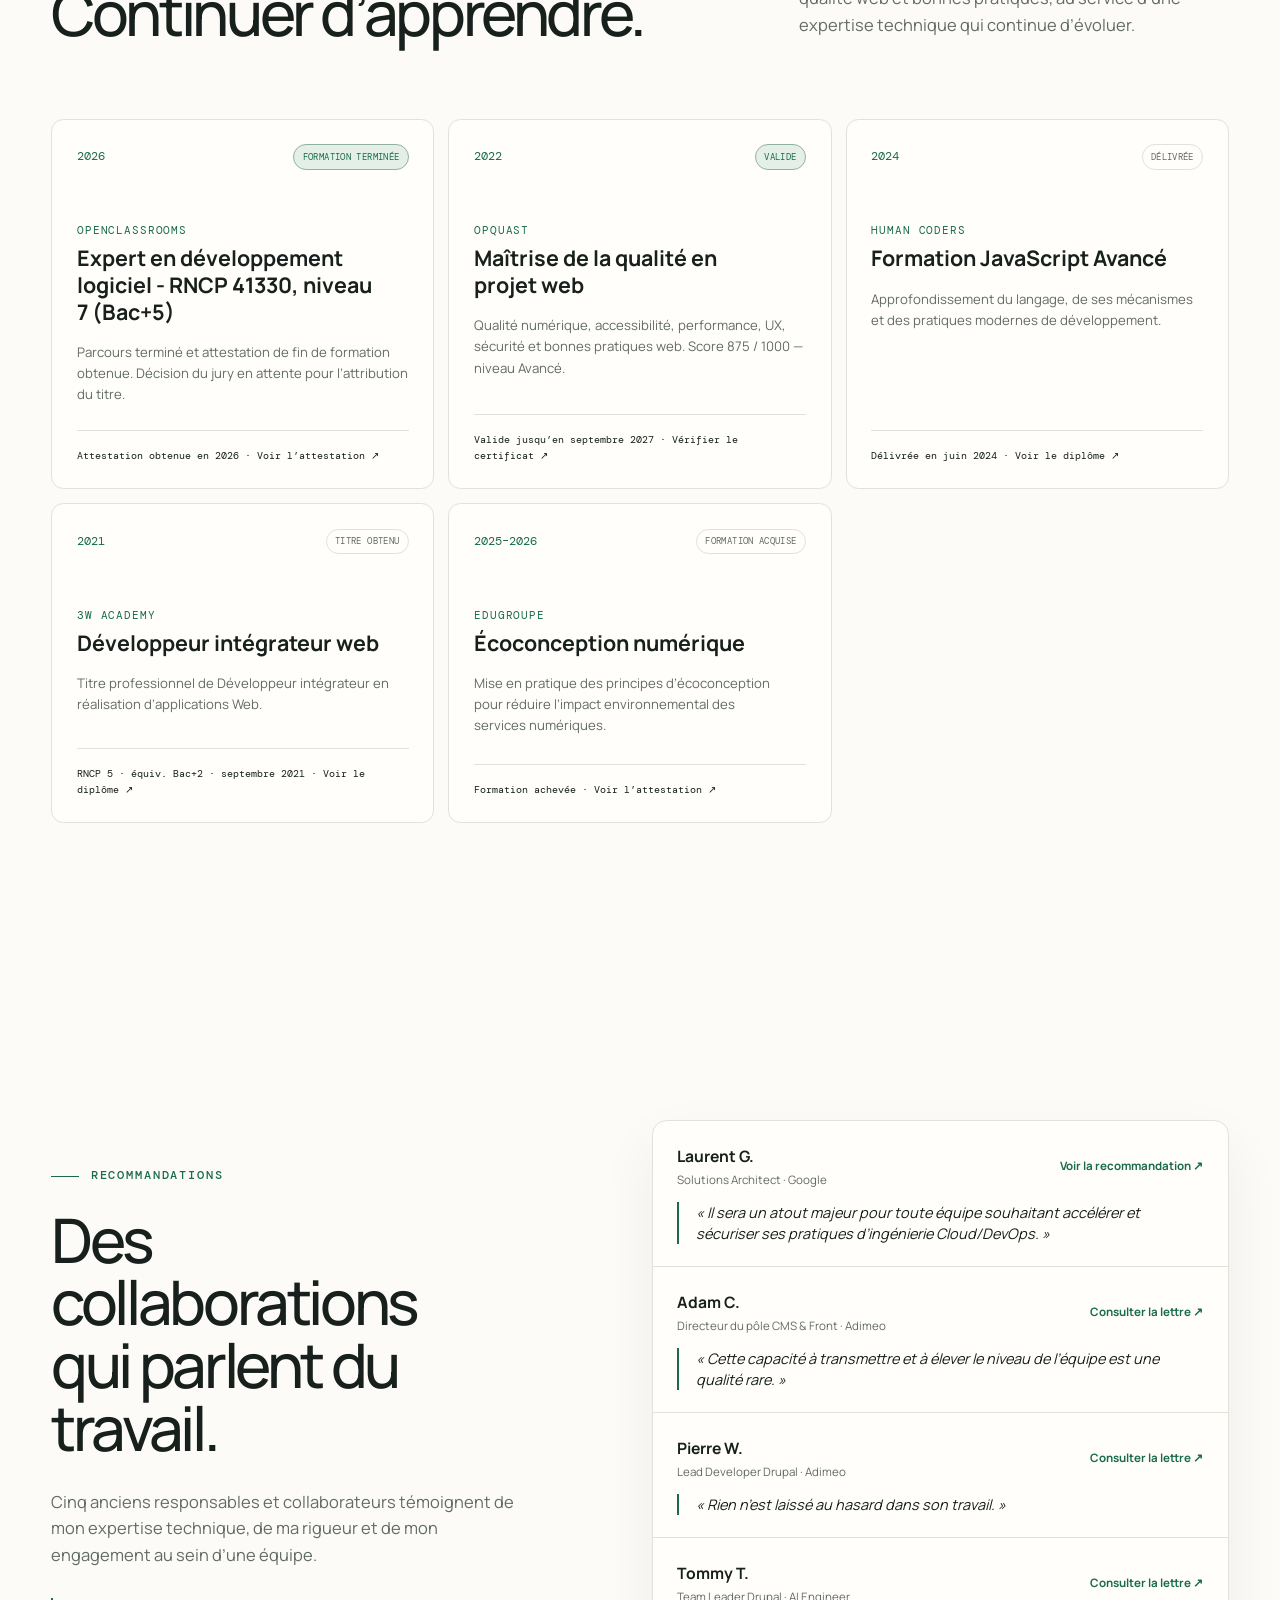
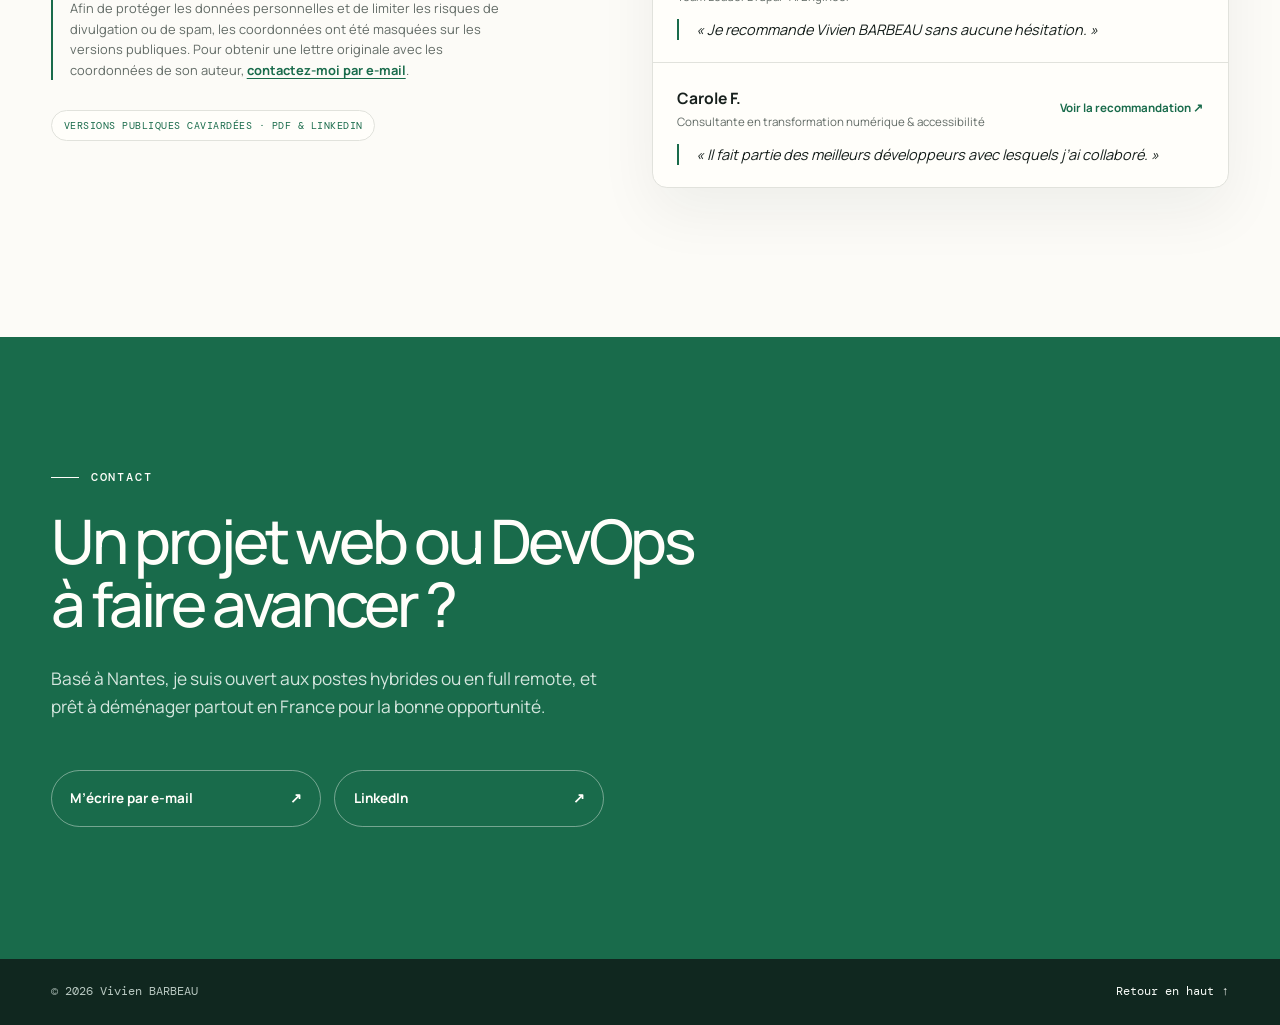
==== commit 0e0eea79: "Replace targeted CVs with unified resume" ====
--- a/index.html
+++ b/index.html
@@ -359,11 +359,8 @@
             et mobile partout en France selon l’opportunité.
           </p>
           <div class="hero-actions">
-            <a class="button button-primary button-cv" href="assets/CV_Vivien_BARBEAU_Drupal_PHP.pdf" download>
-              CV Drupal / PHP <span class="button-pill">PDF</span>
-            </a>
-            <a class="button button-primary button-cv" href="assets/CV_Vivien_BARBEAU_DevOps.pdf" download>
-              CV DevOps junior <span class="button-pill">PDF</span>
+            <a class="button button-primary button-cv" href="assets/CV_Vivien_BARBEAU_PHP_Drupal_DevOps.pdf" download>
+              Télécharger mon CV <span class="button-pill">PDF</span>
             </a>
             <a class="button button-secondary" href="#contact">Me contacter</a>
           </div>
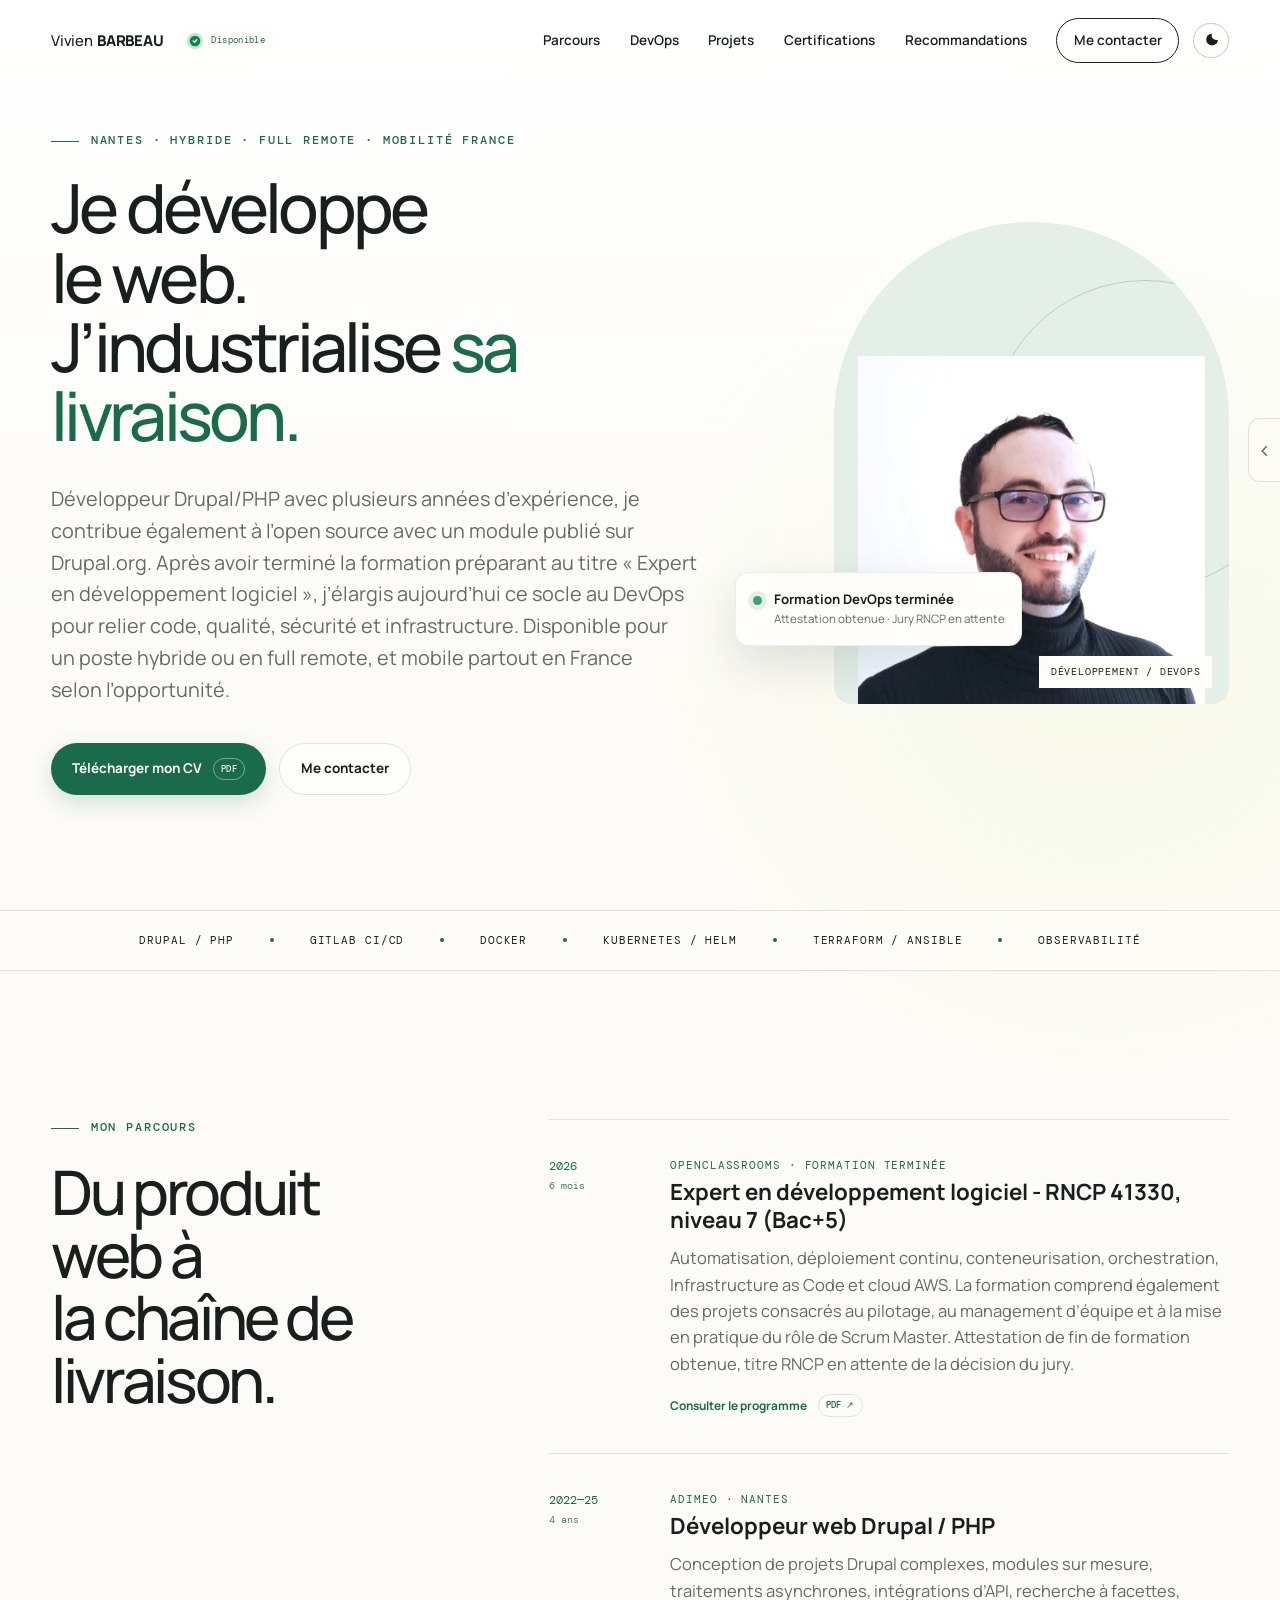
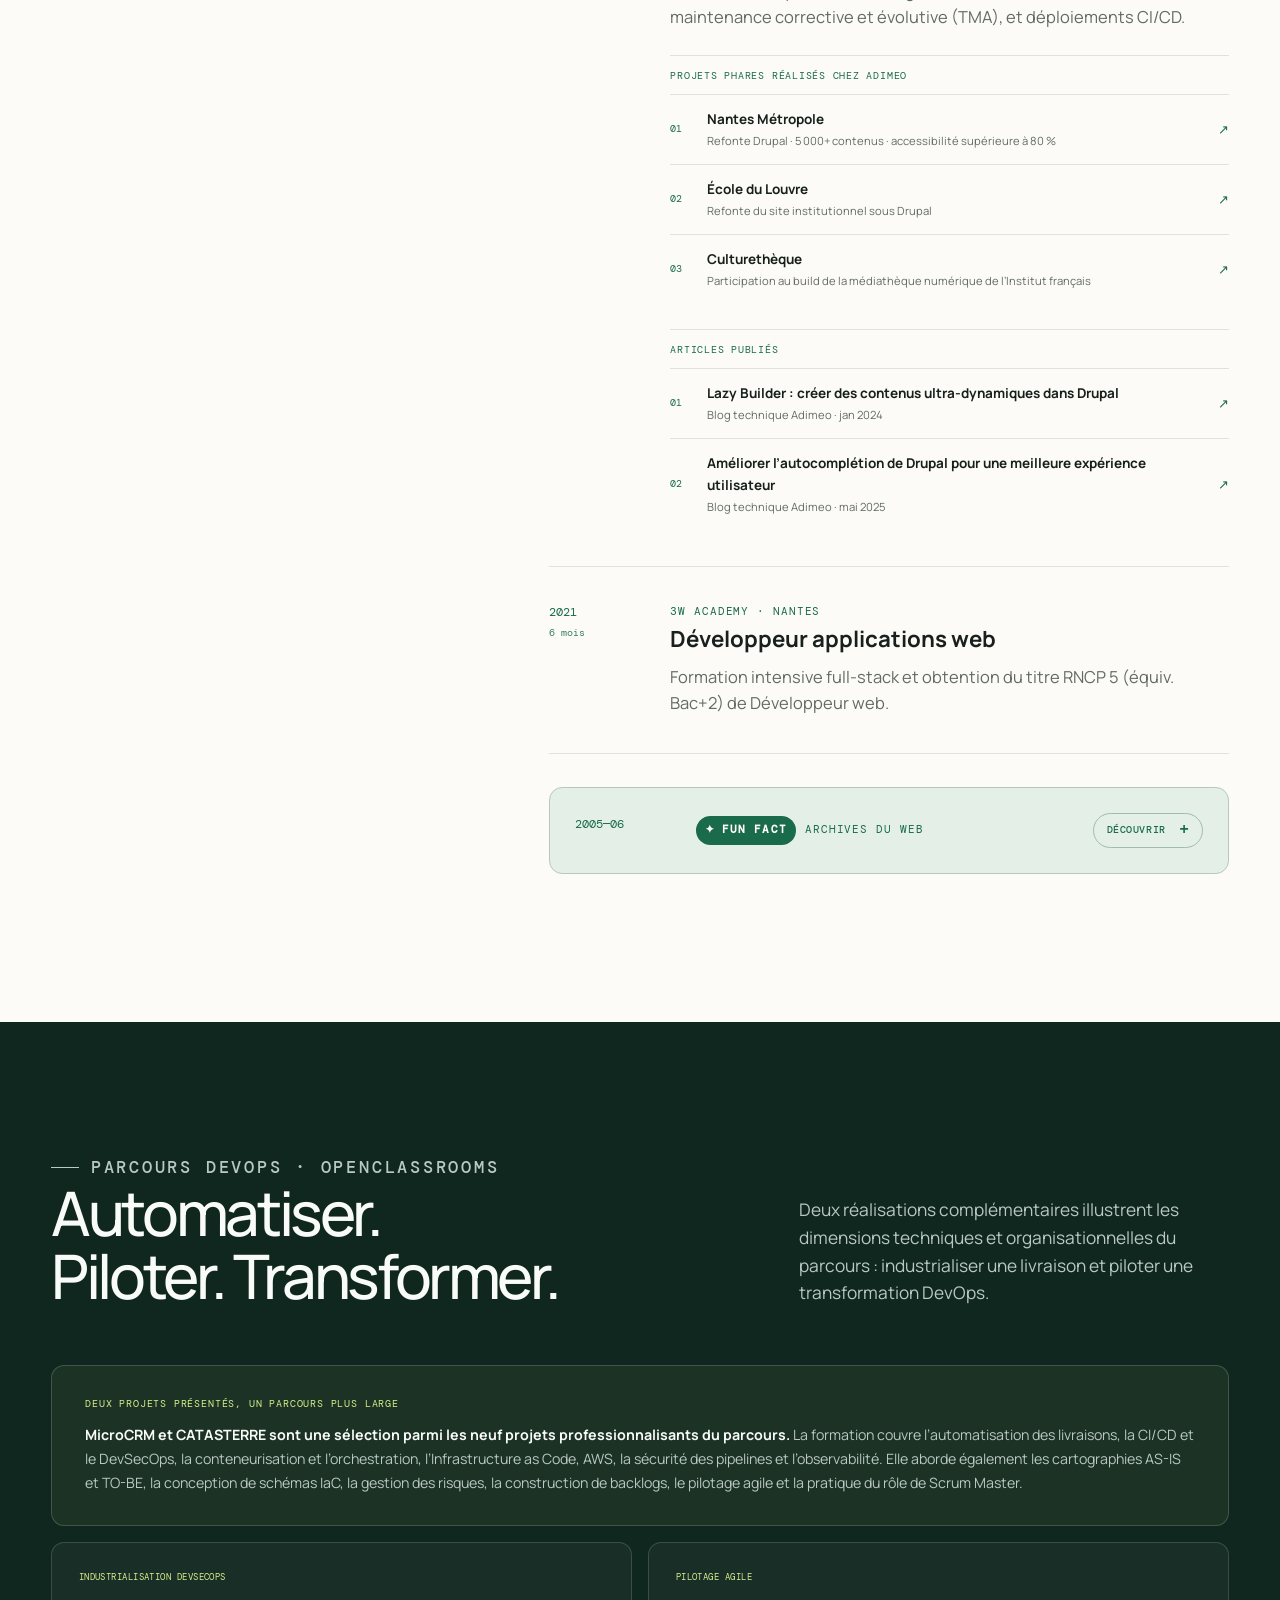
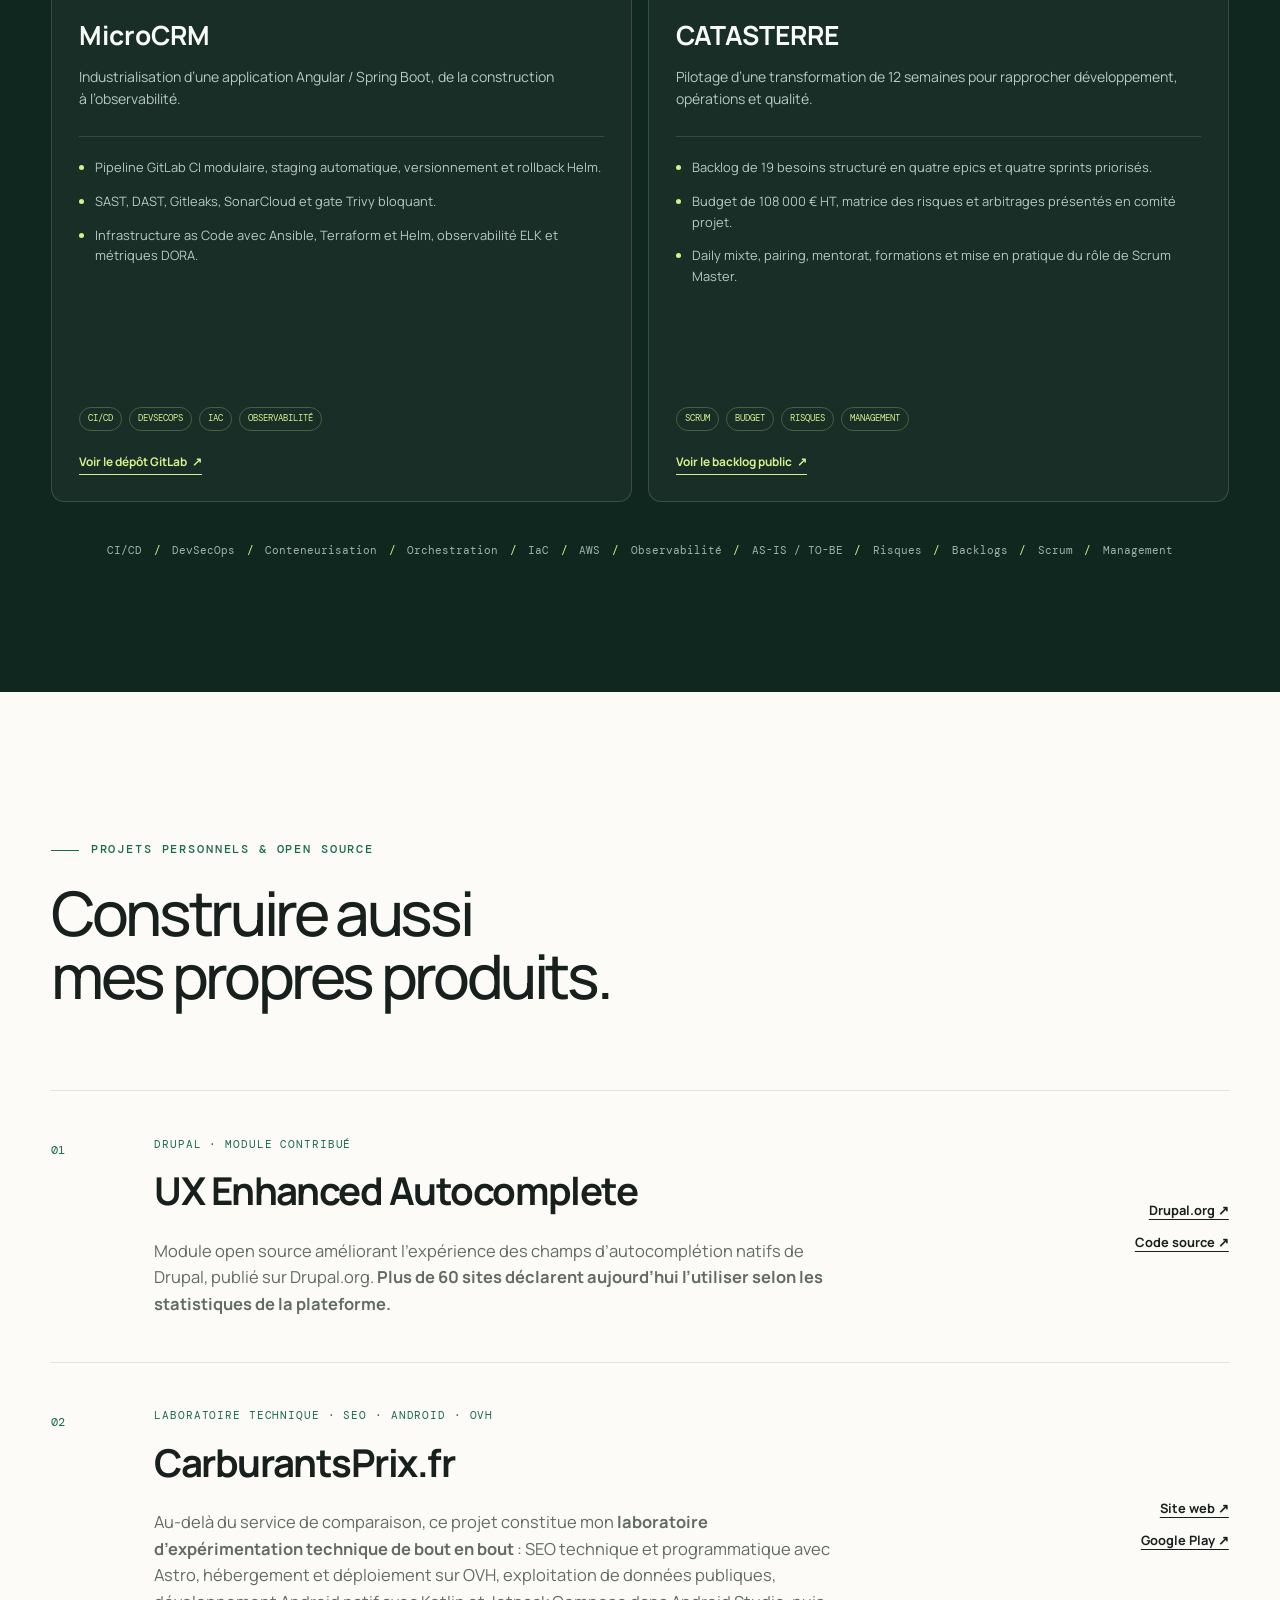
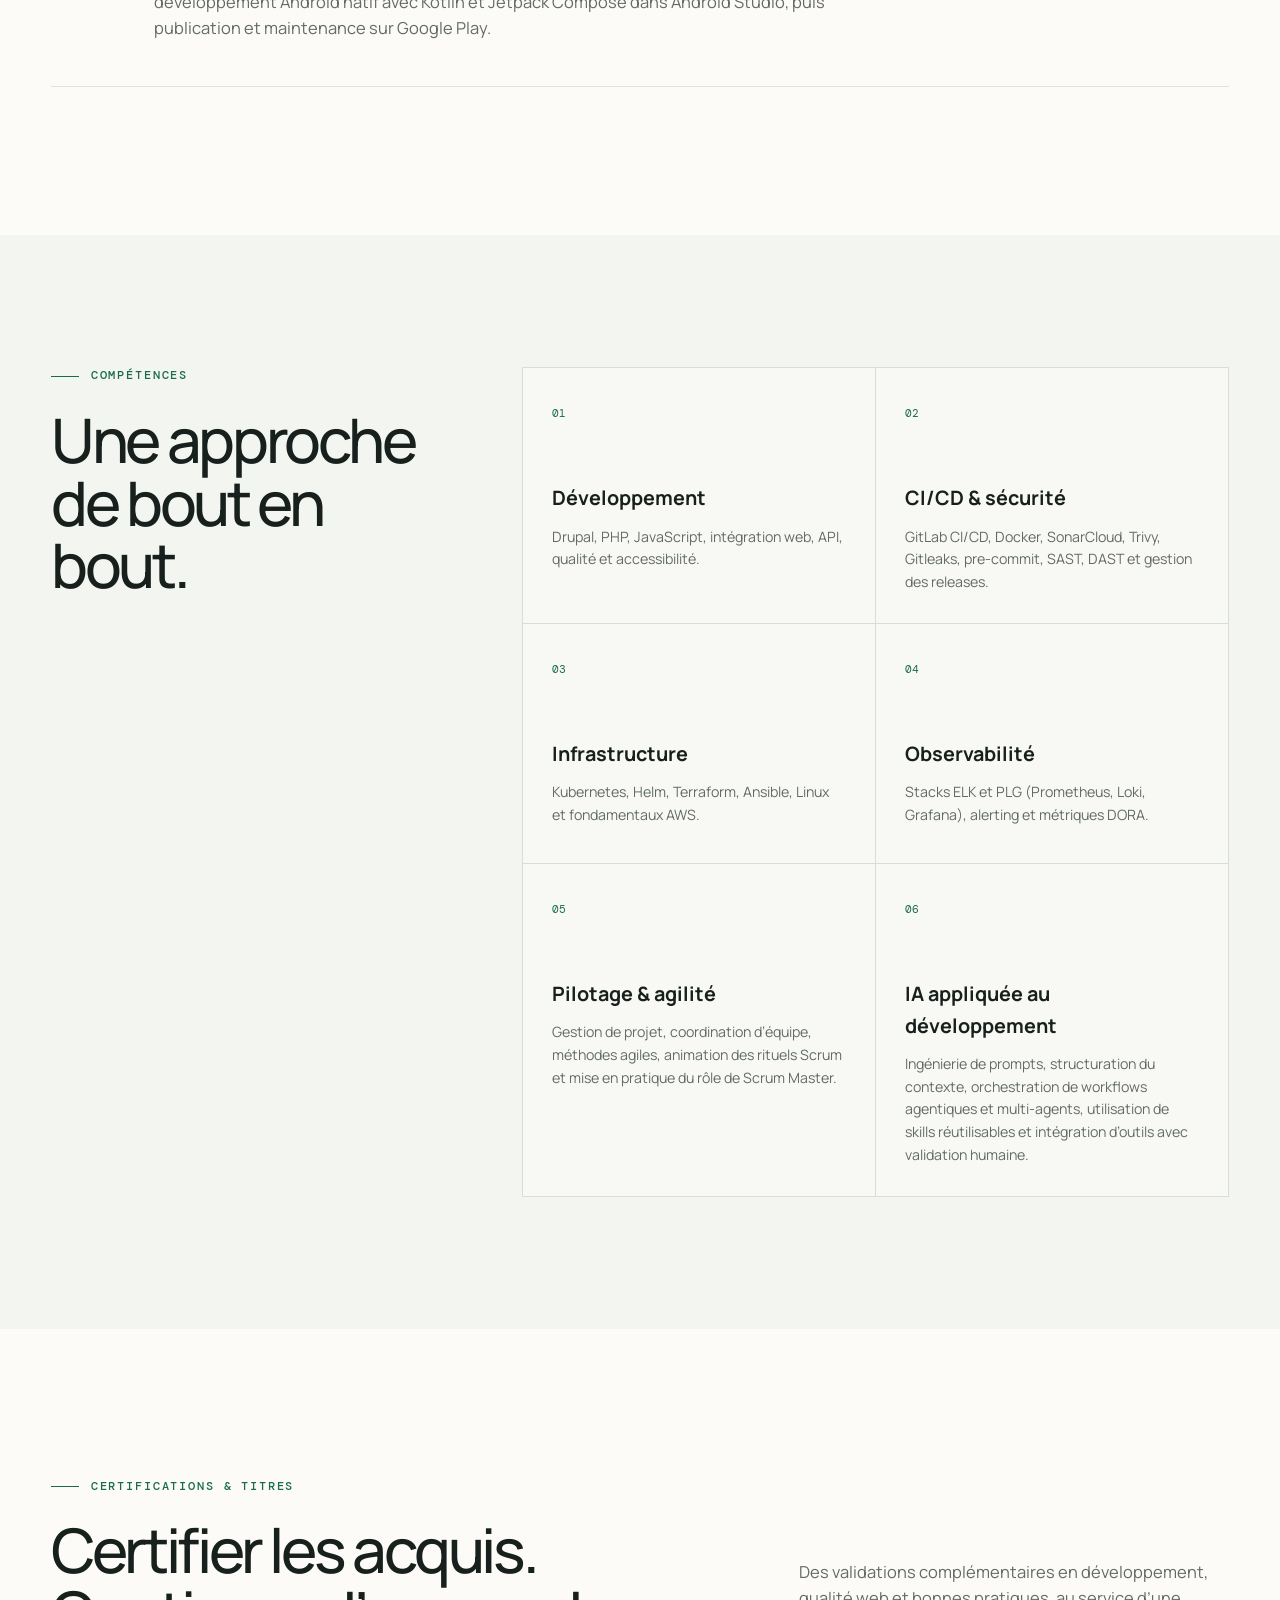
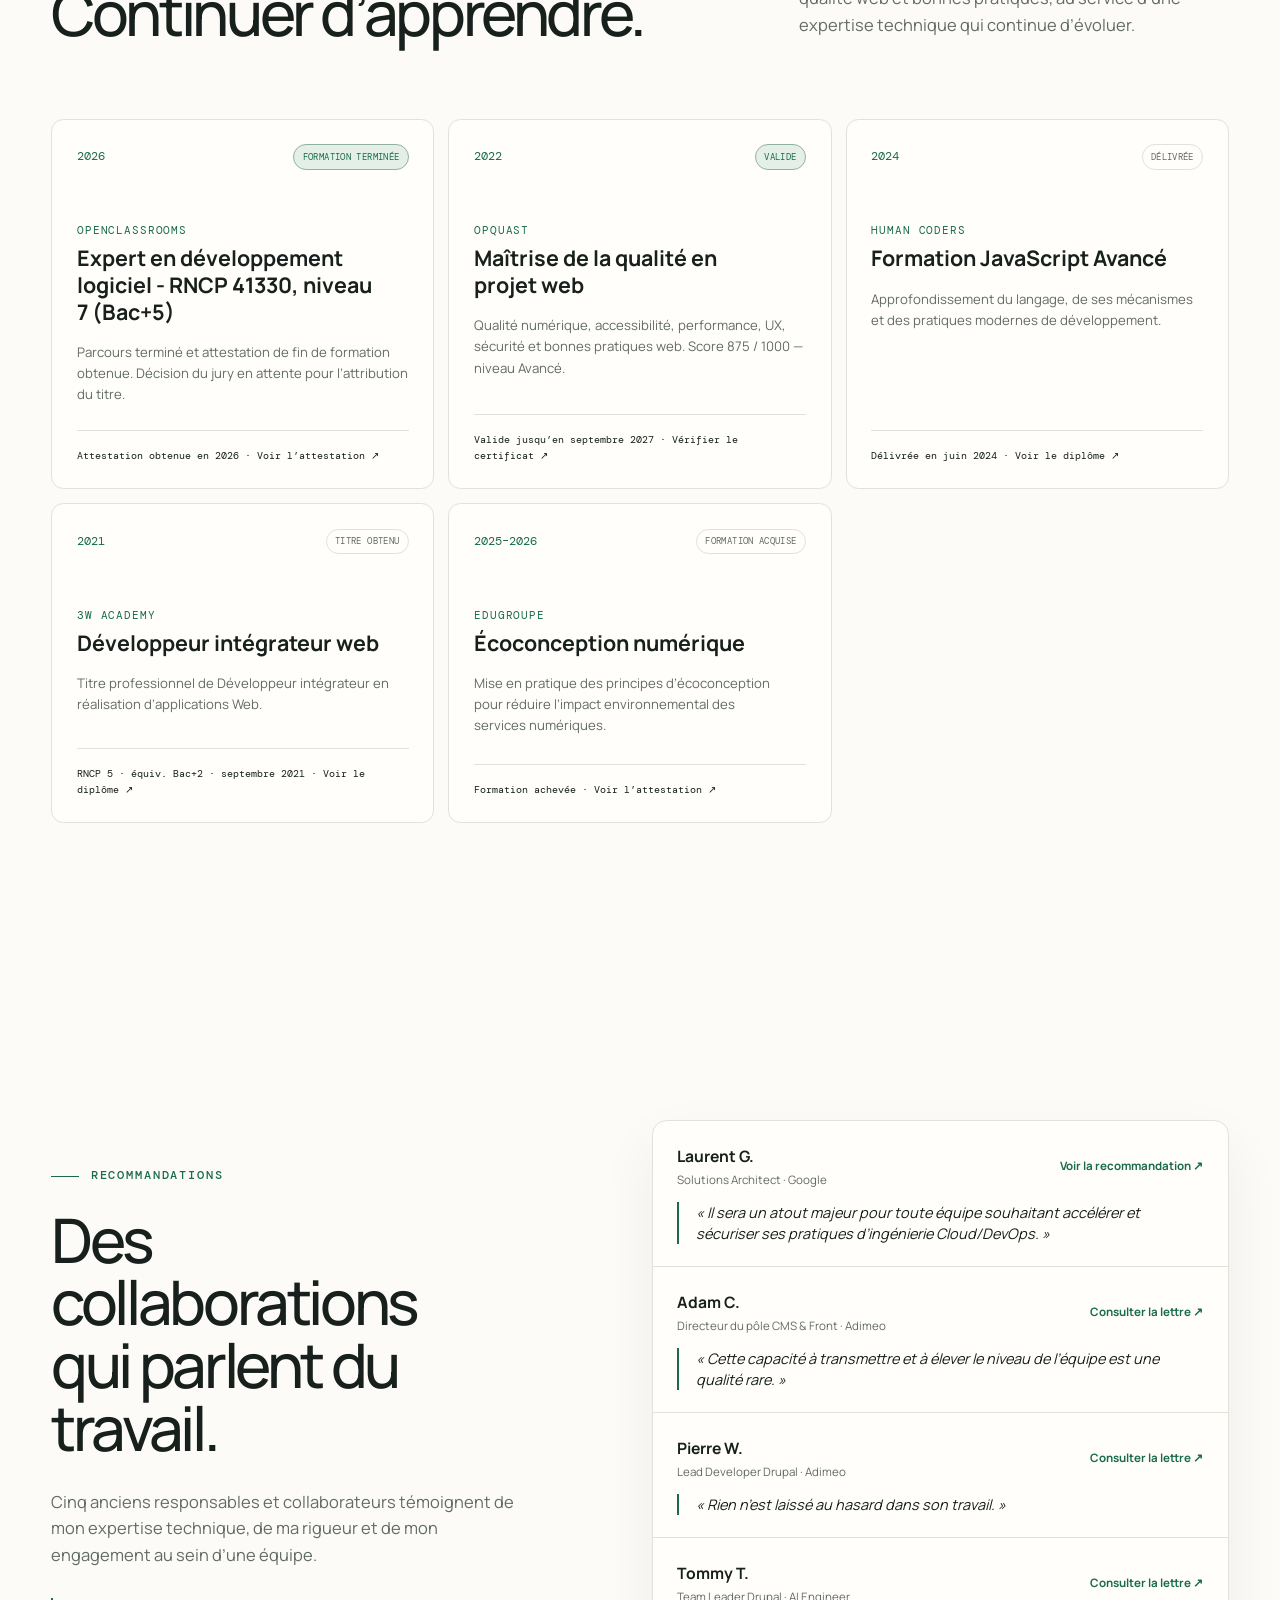
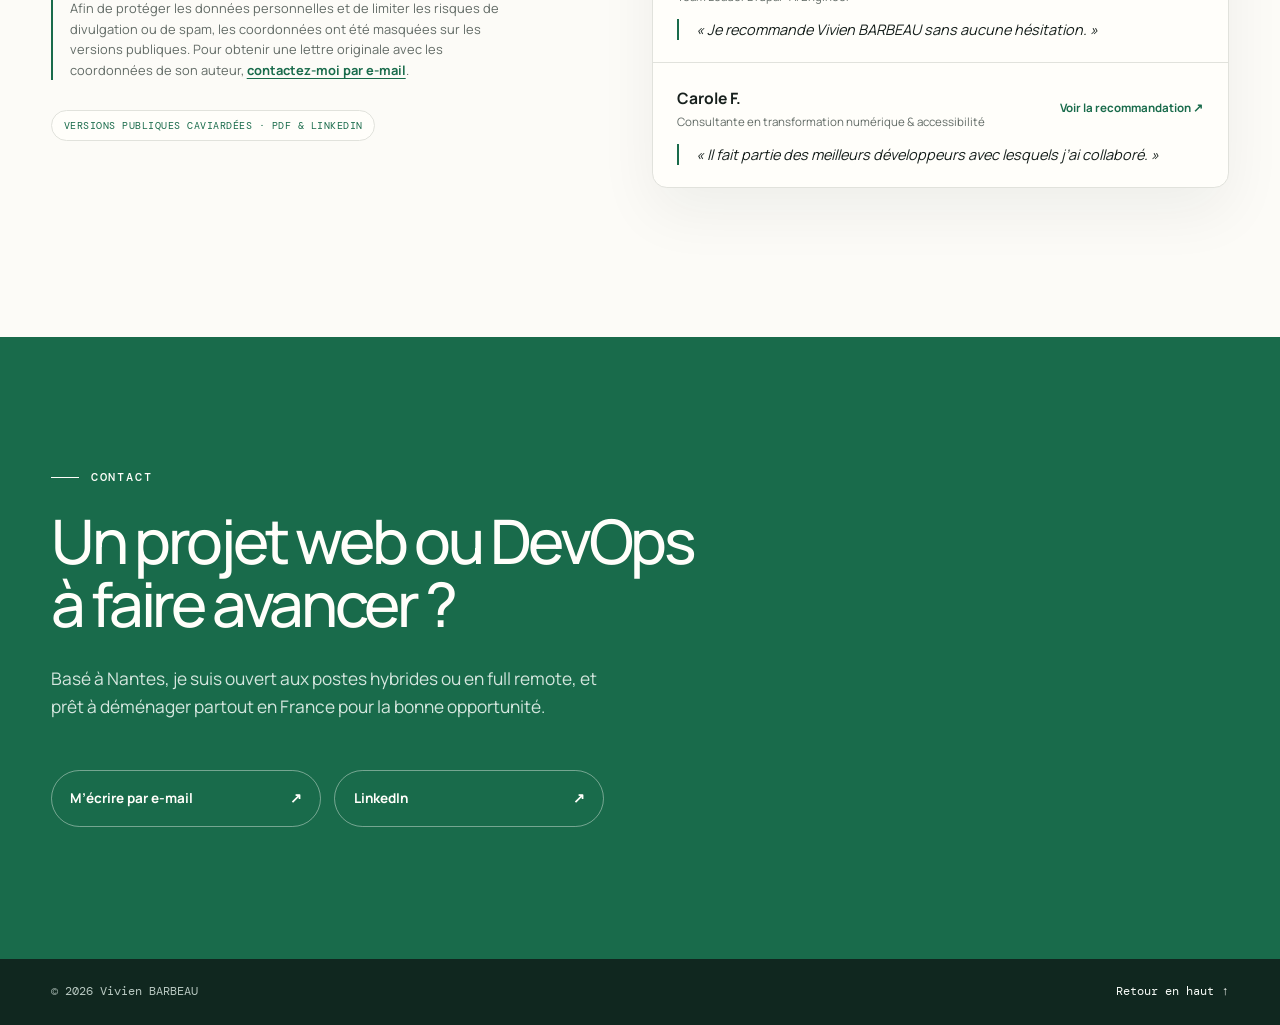
==== commit c5cda1e4: "Reframe CarburantsPrix as experimentation lab" ====
--- a/index.html
+++ b/index.html
@@ -654,11 +654,11 @@
           <article class="project-row reveal" data-delay="1">
             <span class="project-number">02</span>
             <div class="project-main">
-              <p class="project-type">Projet d’apprentissage · SEO · Android · OVH</p>
+              <p class="project-type">Laboratoire technique · SEO · Android · OVH</p>
               <h3>CarburantsPrix.fr</h3>
               <p>
-                Au-delà du service de comparaison, ce projet m’a surtout servi de
-                <strong>terrain d’apprentissage de bout en bout</strong> : SEO technique et
+                Au-delà du service de comparaison, ce projet constitue mon
+                <strong>laboratoire d’expérimentation technique de bout en bout</strong> : SEO technique et
                 programmatique avec Astro, hébergement et déploiement sur OVH, exploitation de
                 données publiques, développement Android natif avec Kotlin et Jetpack Compose dans
                 Android Studio, puis publication et maintenance sur Google Play.
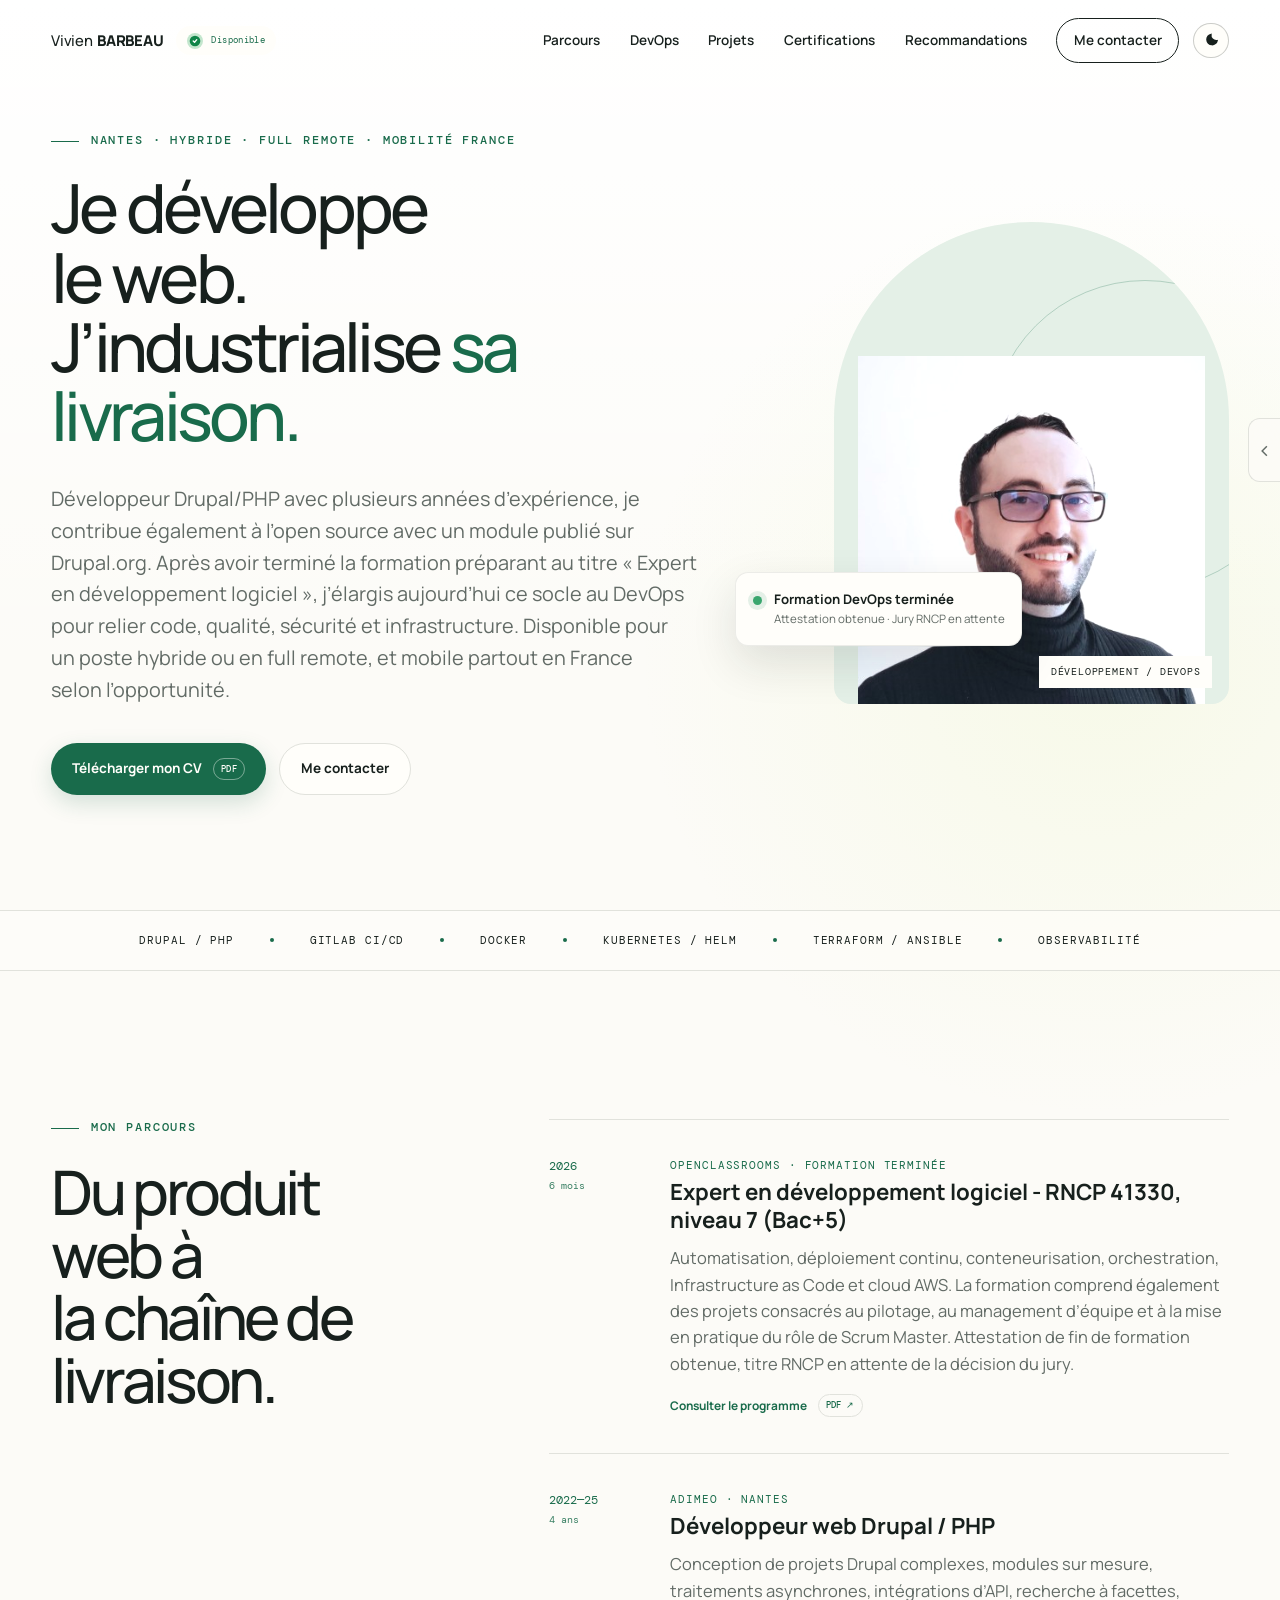
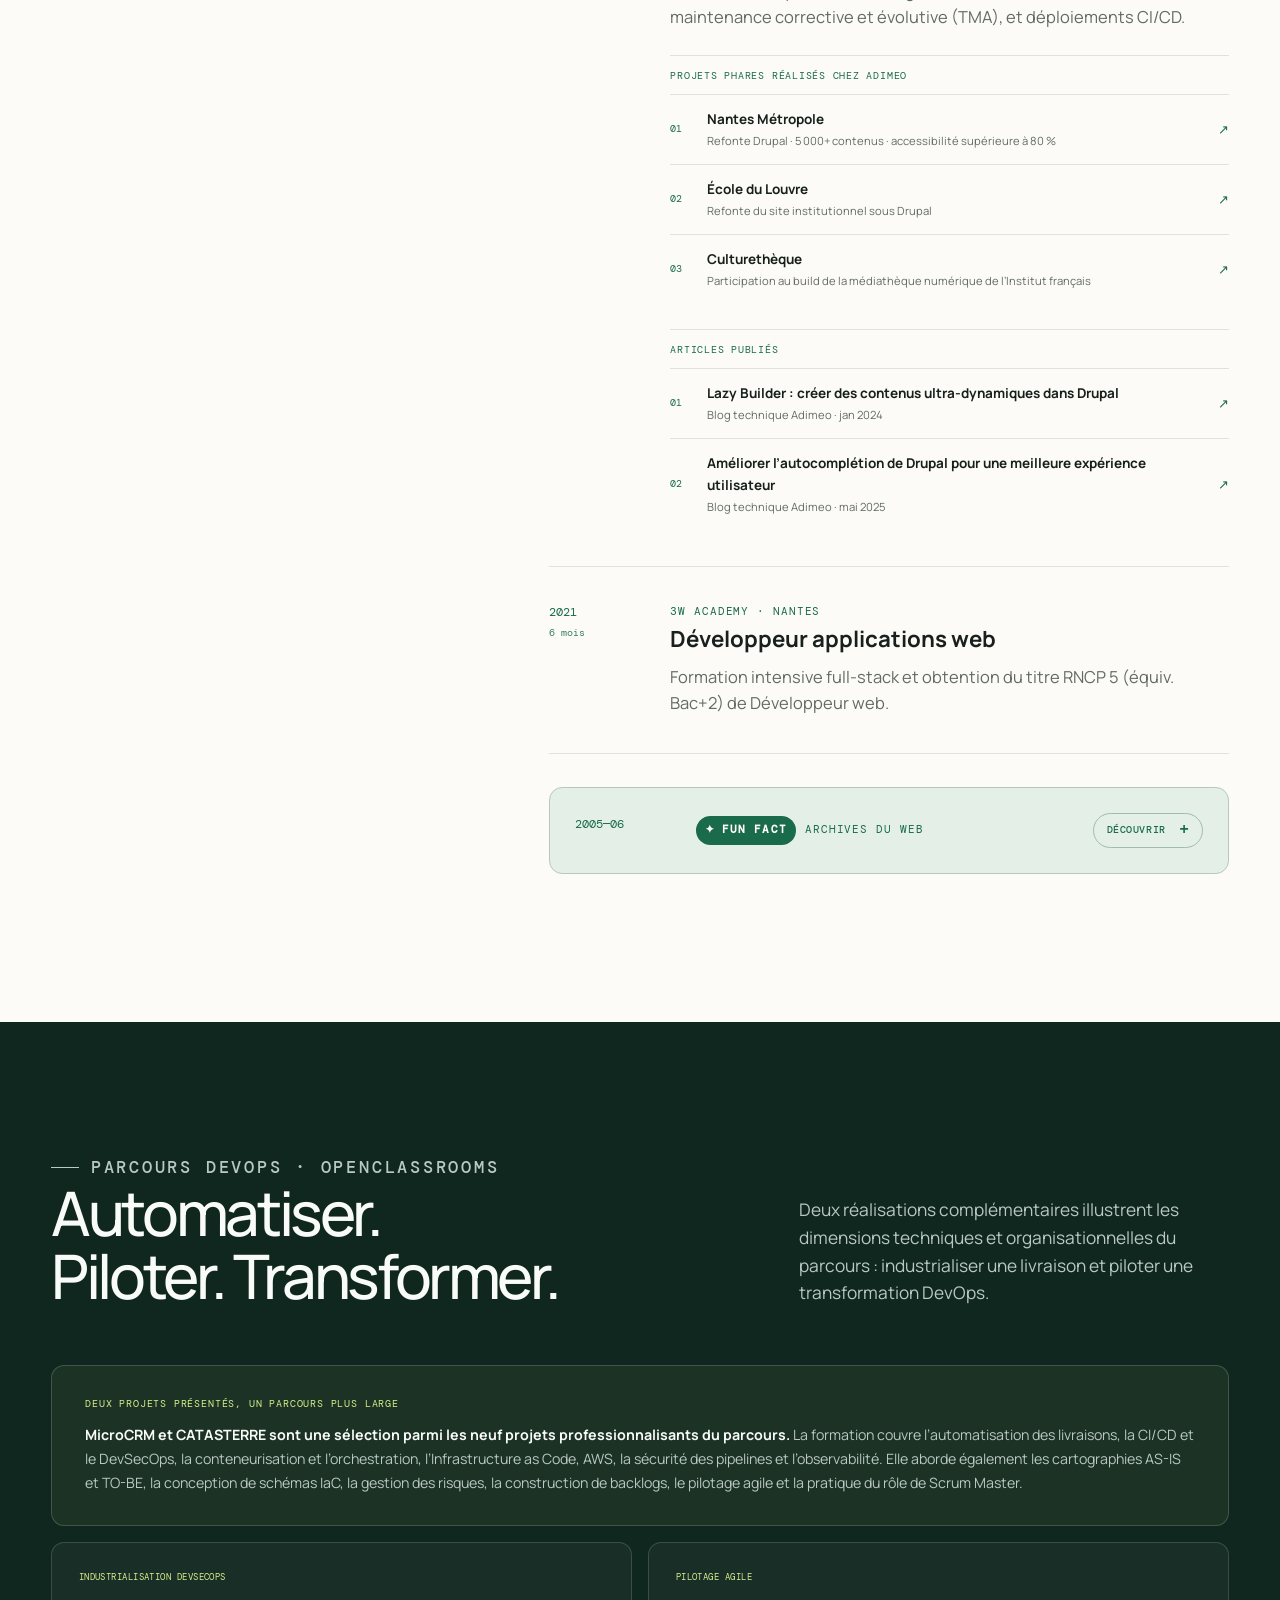
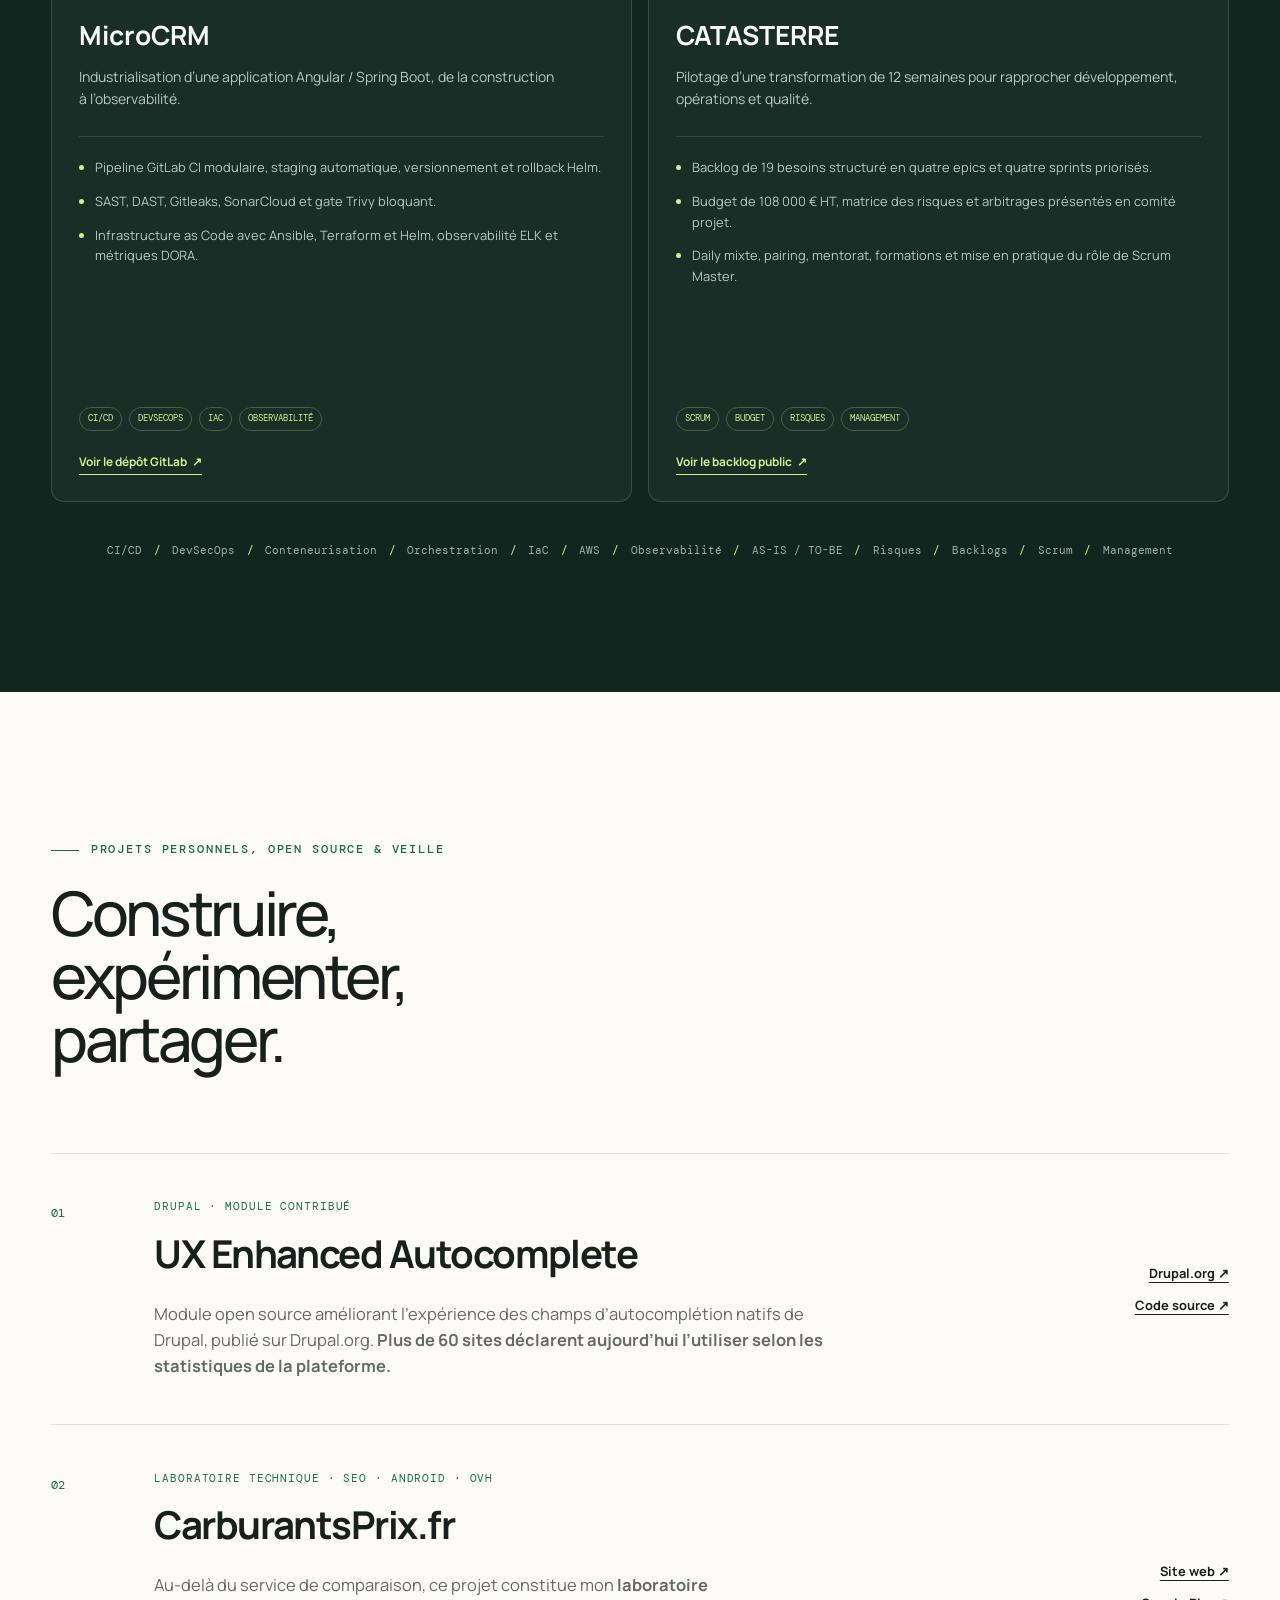
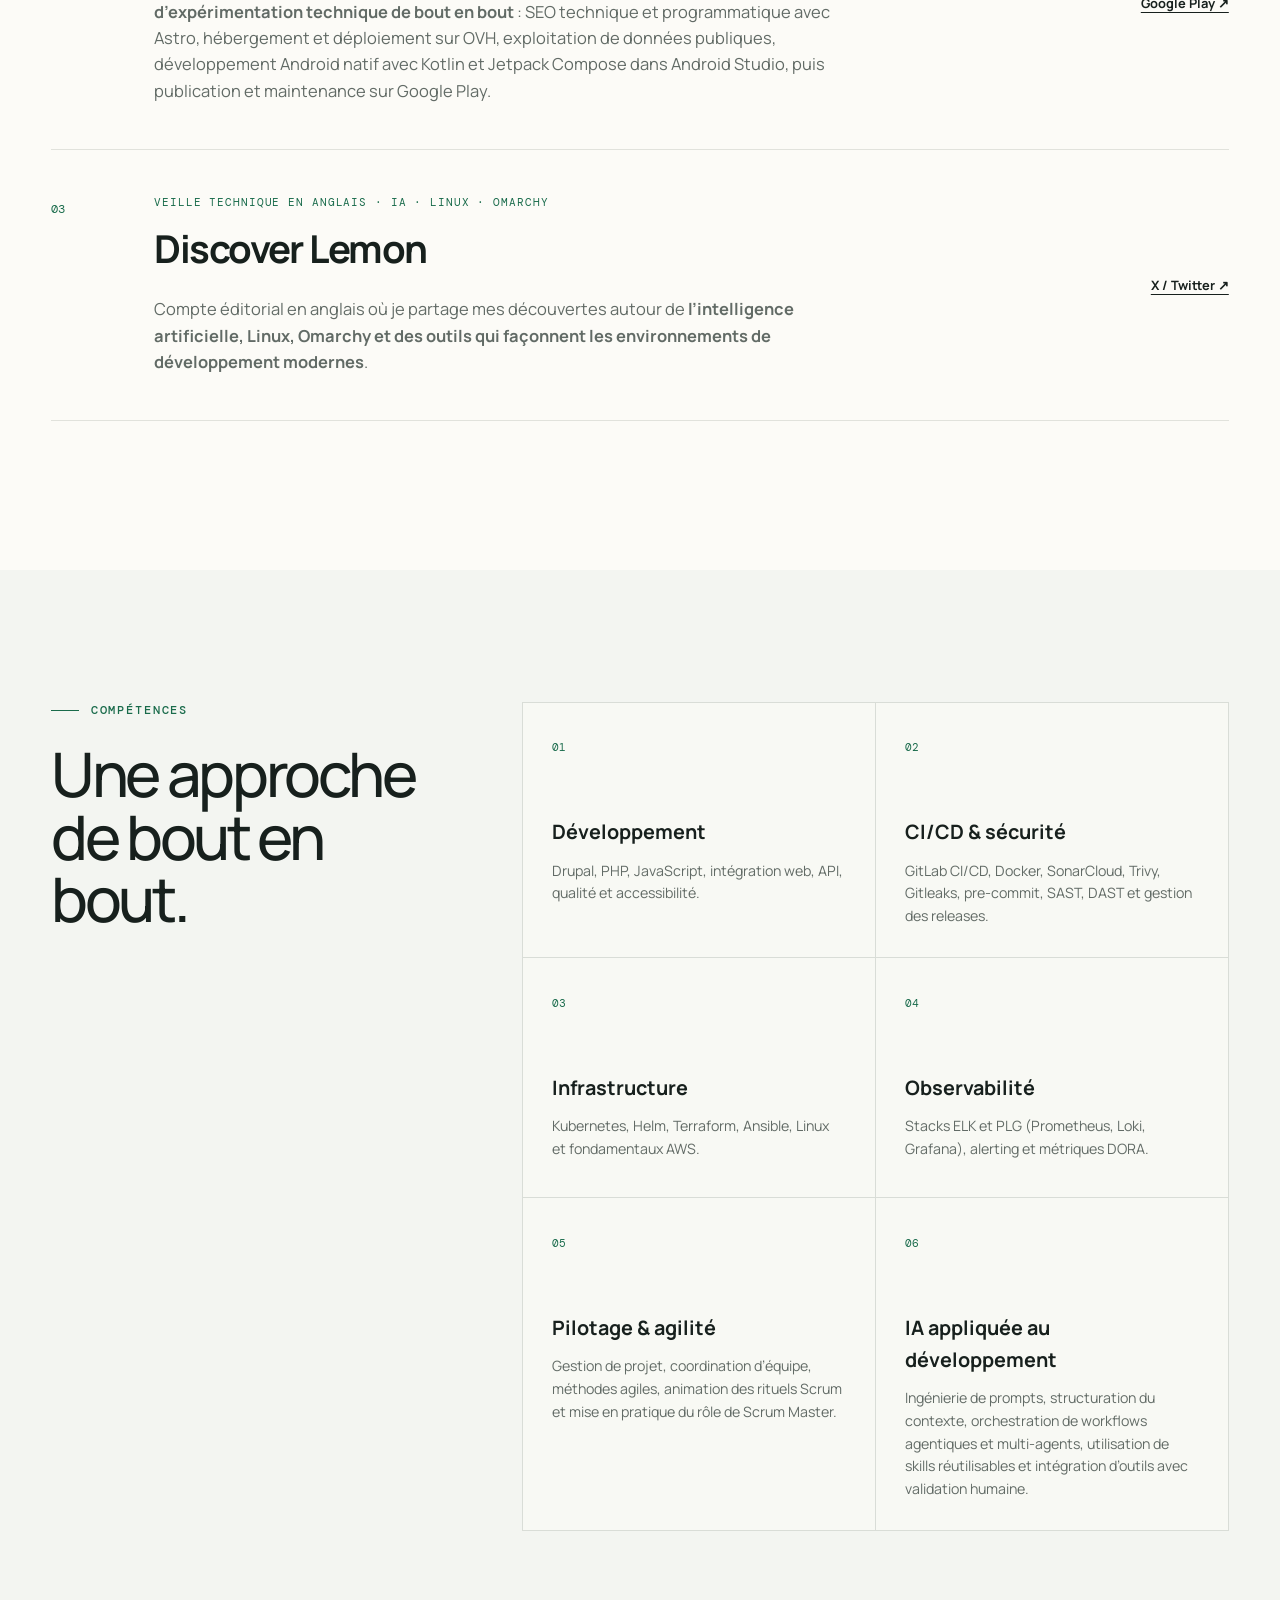
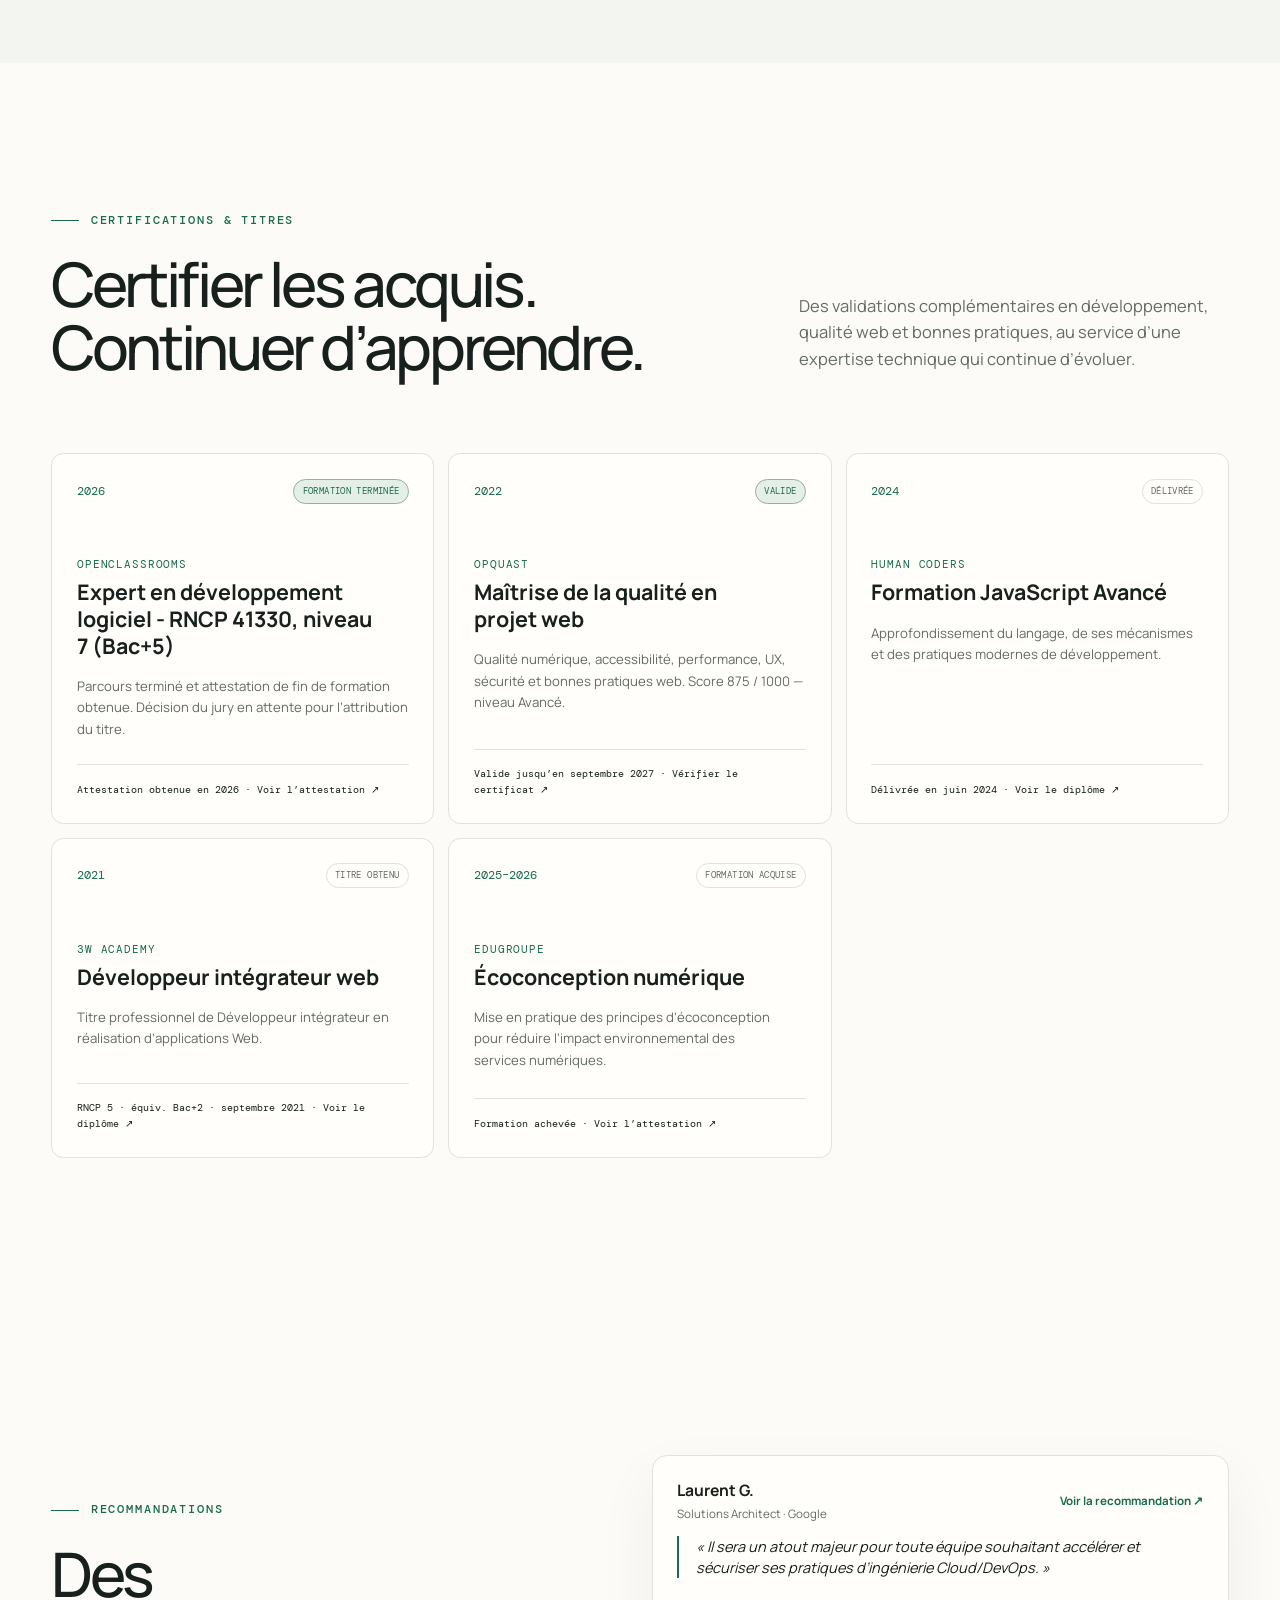
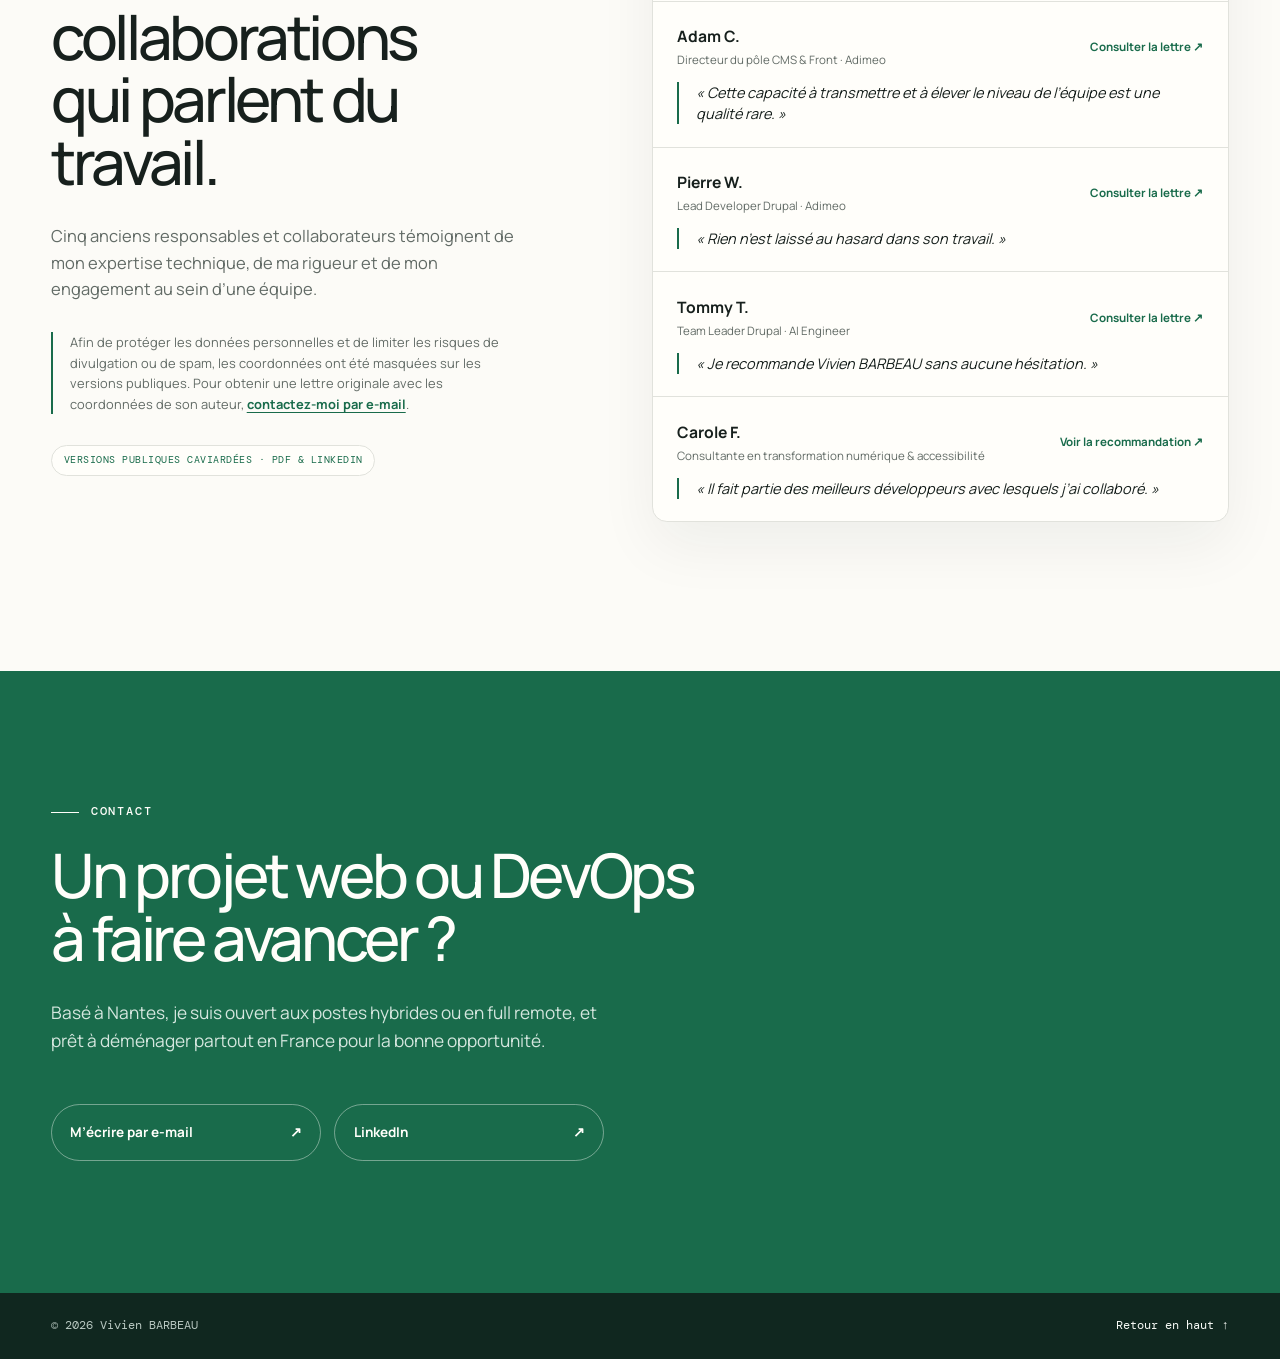
==== commit d550f2b0: "Add Discover Lemon to portfolio" ====
--- a/index.html
+++ b/index.html
@@ -85,6 +85,8 @@
             "Helm",
             "Terraform",
             "Ansible",
+            "Intelligence artificielle générative",
+            "Omarchy",
             "Observabilité",
             "Accessibilité",
             "Gestion de projet",
@@ -154,7 +156,8 @@
           "sameAs": [
             "https://www.linkedin.com/in/vivien-barbeau/",
             "https://github.com/LifeLifeOne",
-            "https://www.drupal.org/u/lifelifeone"
+            "https://www.drupal.org/u/lifelifeone",
+            "https://x.com/DiscoverLemon"
           ],
           "workExample": [
             {
@@ -621,8 +624,8 @@
 
       <section class="section side-projects" id="projets">
         <div class="section-heading reveal">
-          <p class="eyebrow"><span></span>Projets personnels & open source</p>
-          <h2>Construire aussi<br />mes propres produits.</h2>
+          <p class="eyebrow"><span></span>Projets personnels, open source & veille</p>
+          <h2>Construire, expérimenter,<br />partager.</h2>
         </div>
 
         <div class="project-list">
@@ -671,6 +674,22 @@
                 target="_blank"
                 rel="noreferrer"
               >Google Play ↗</a>
+            </div>
+          </article>
+
+          <article class="project-row reveal" data-delay="2">
+            <span class="project-number">03</span>
+            <div class="project-main">
+              <p class="project-type">Veille technique en anglais · IA · Linux · Omarchy</p>
+              <h3>Discover Lemon</h3>
+              <p>
+                Compte éditorial en anglais où je partage mes découvertes autour de
+                <strong>l’intelligence artificielle, Linux, Omarchy et des outils qui façonnent
+                les environnements de développement modernes</strong>.
+              </p>
+            </div>
+            <div class="project-links">
+              <a href="https://x.com/DiscoverLemon" target="_blank" rel="me noreferrer">X / Twitter ↗</a>
             </div>
           </article>
         </div>
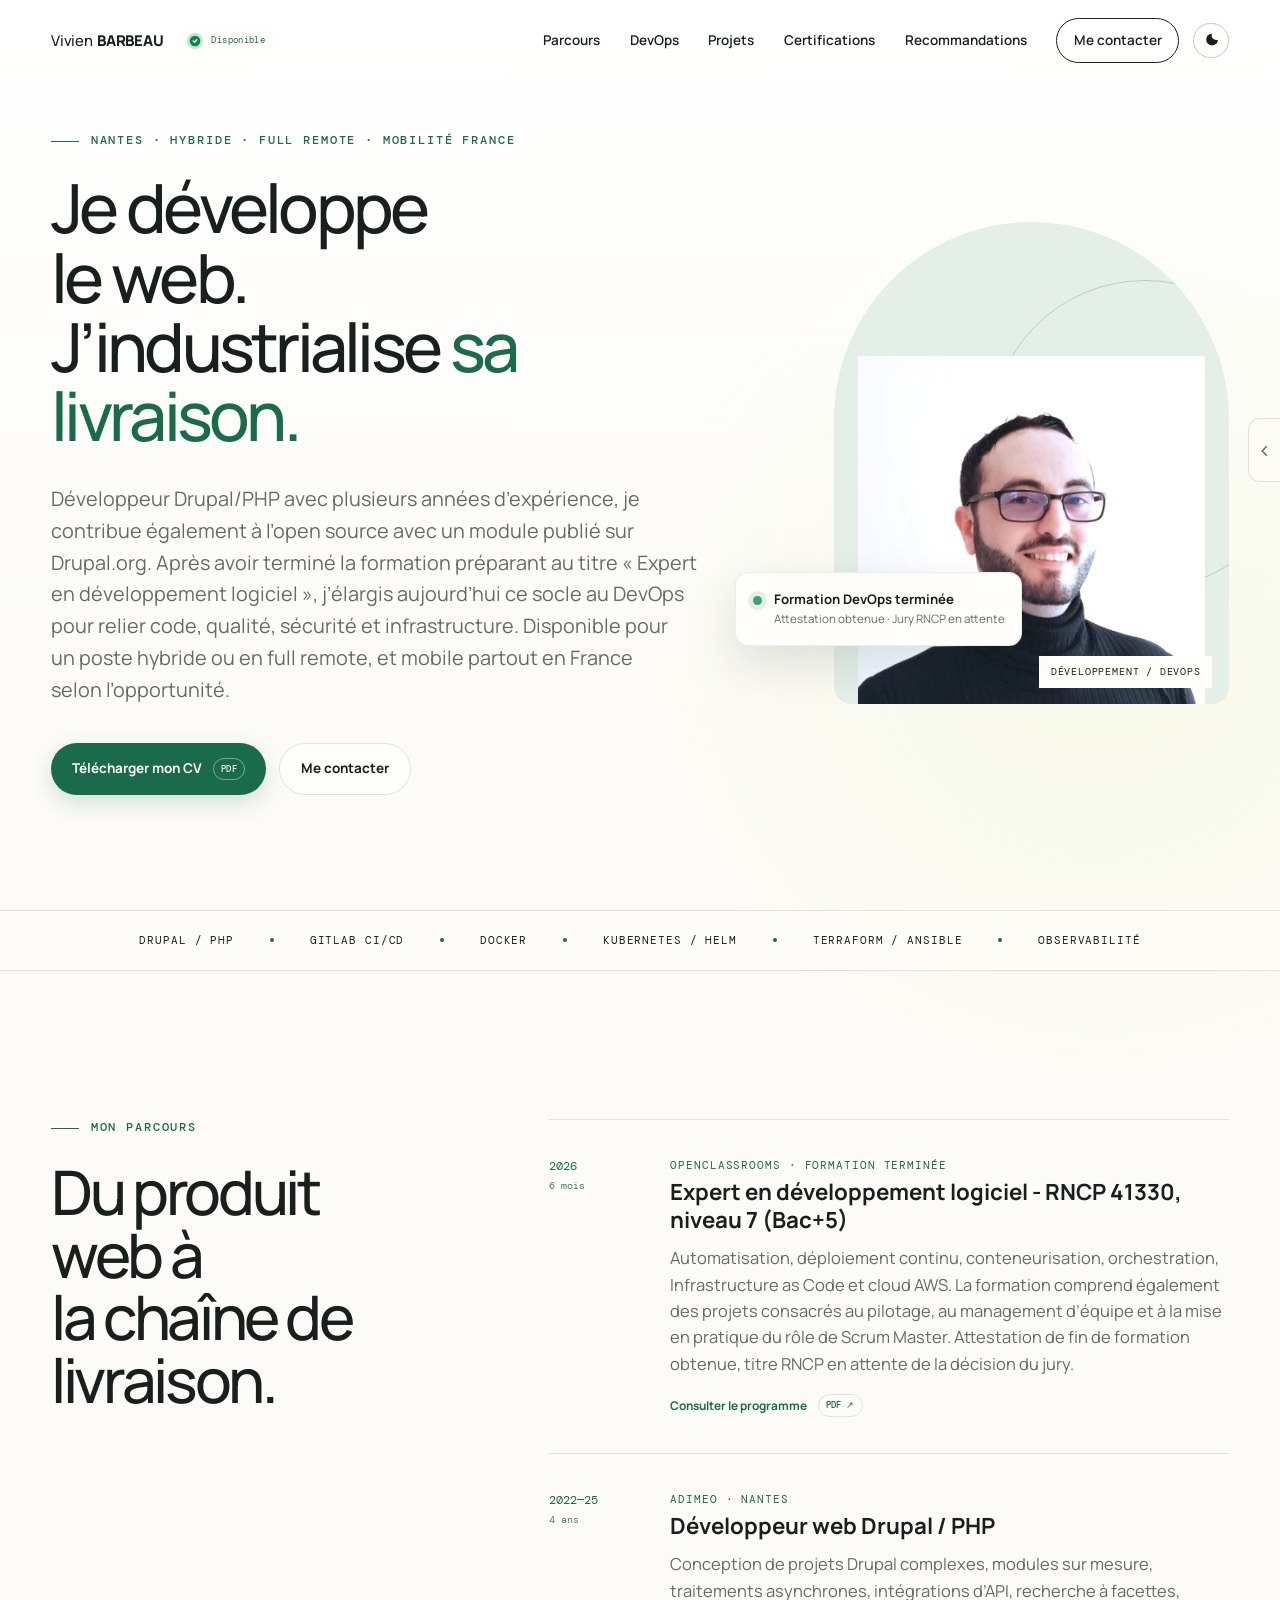
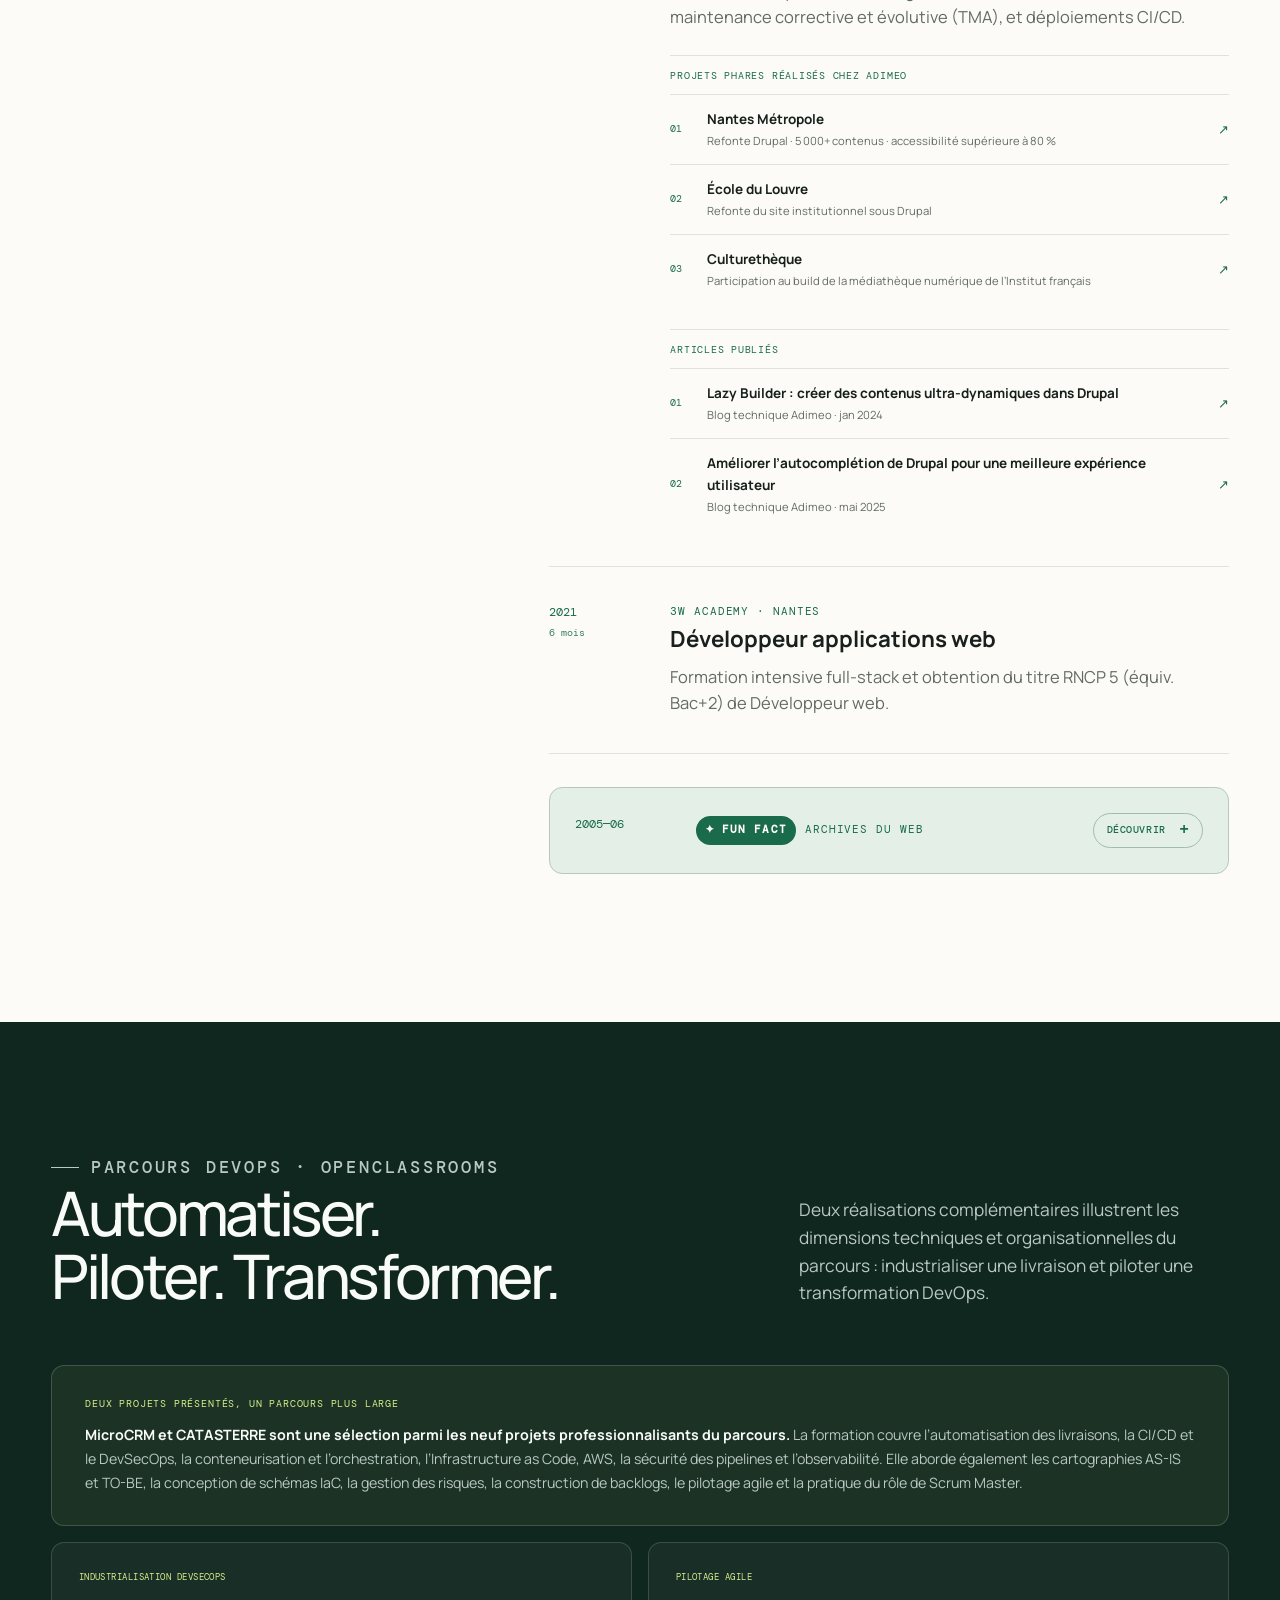
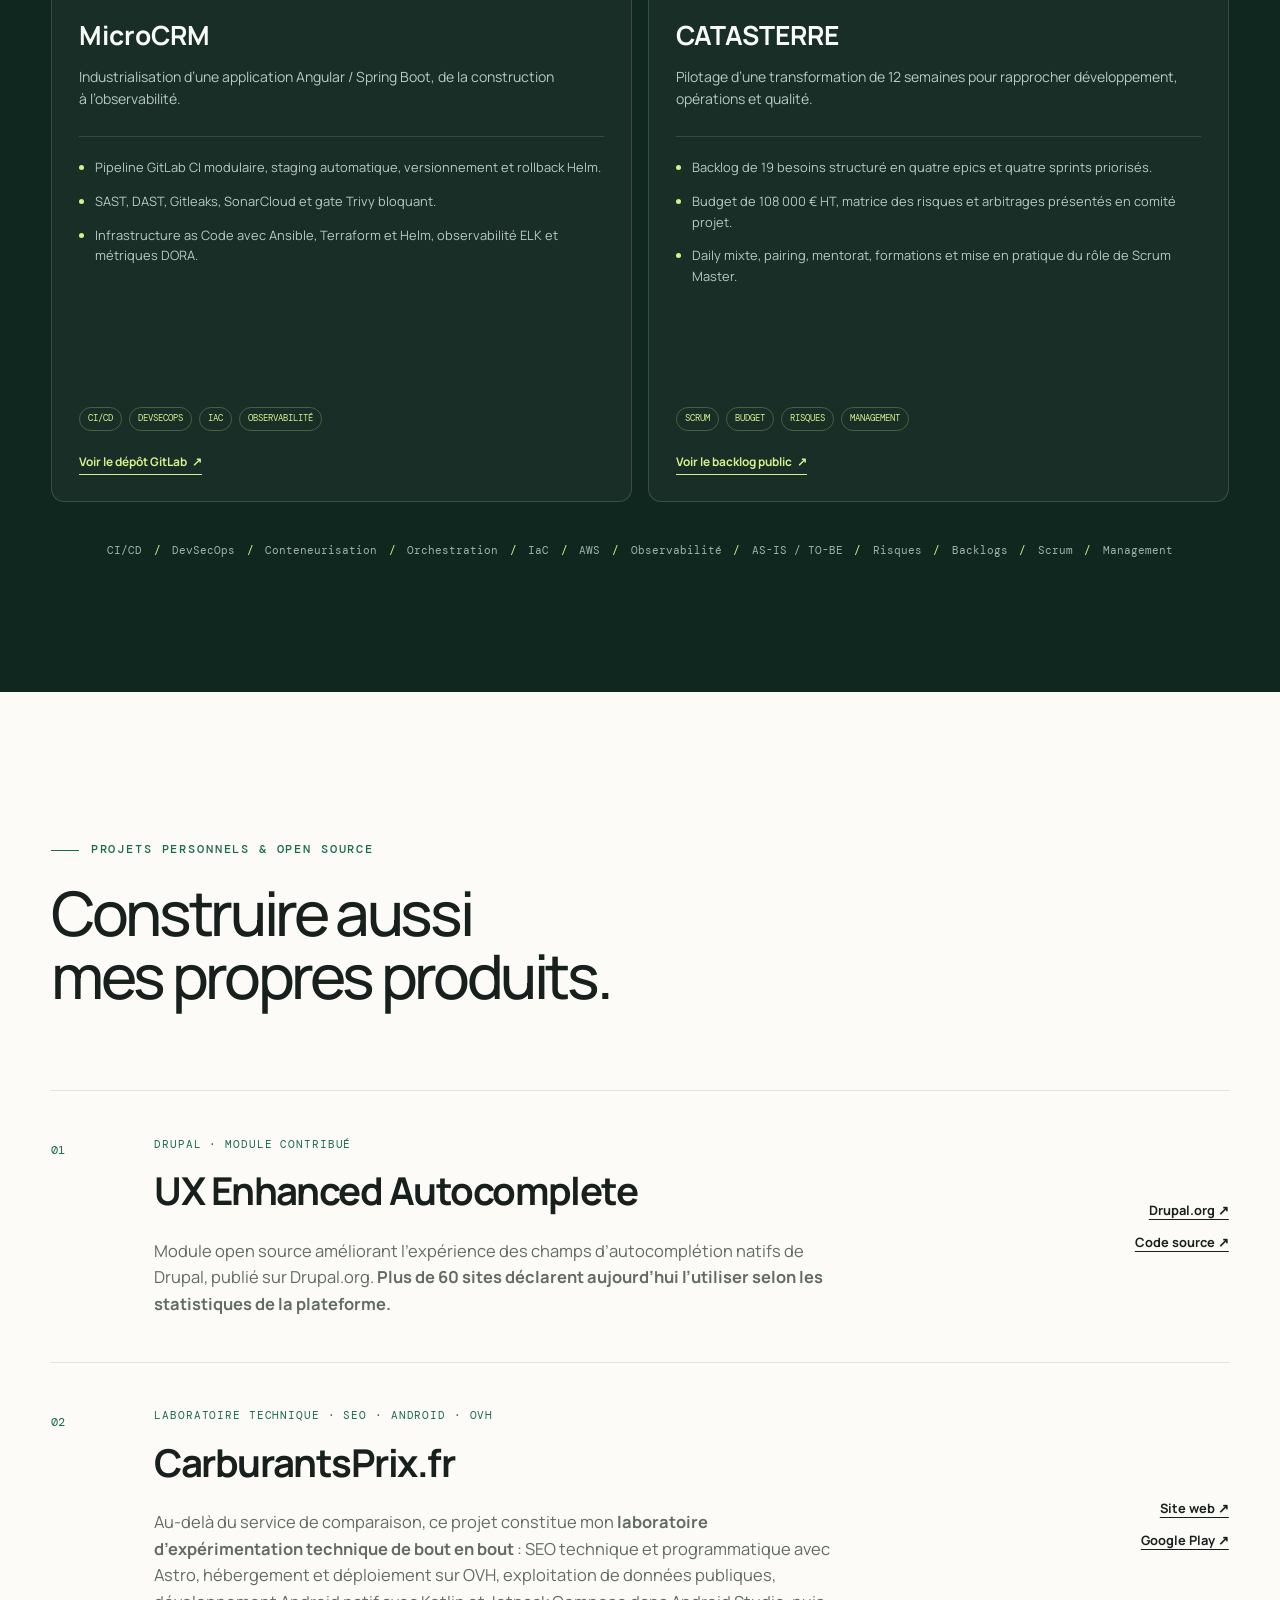
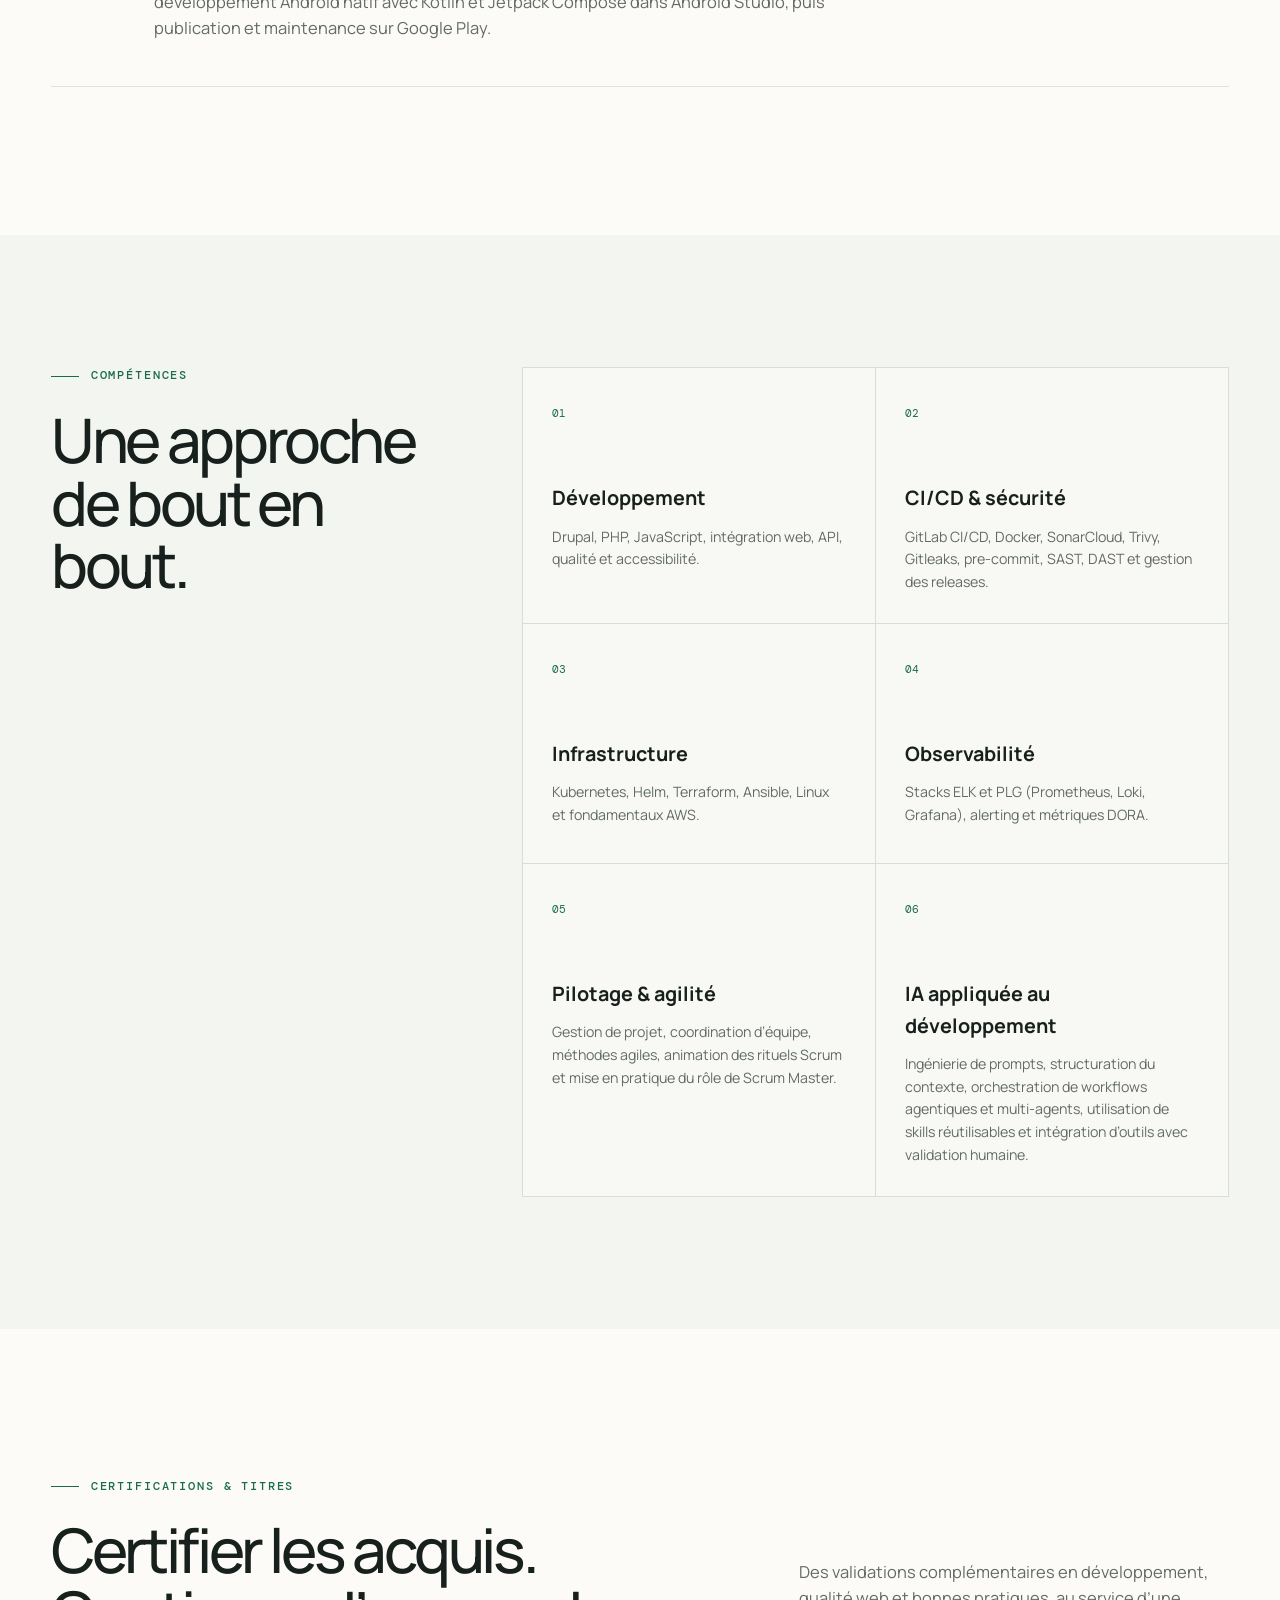
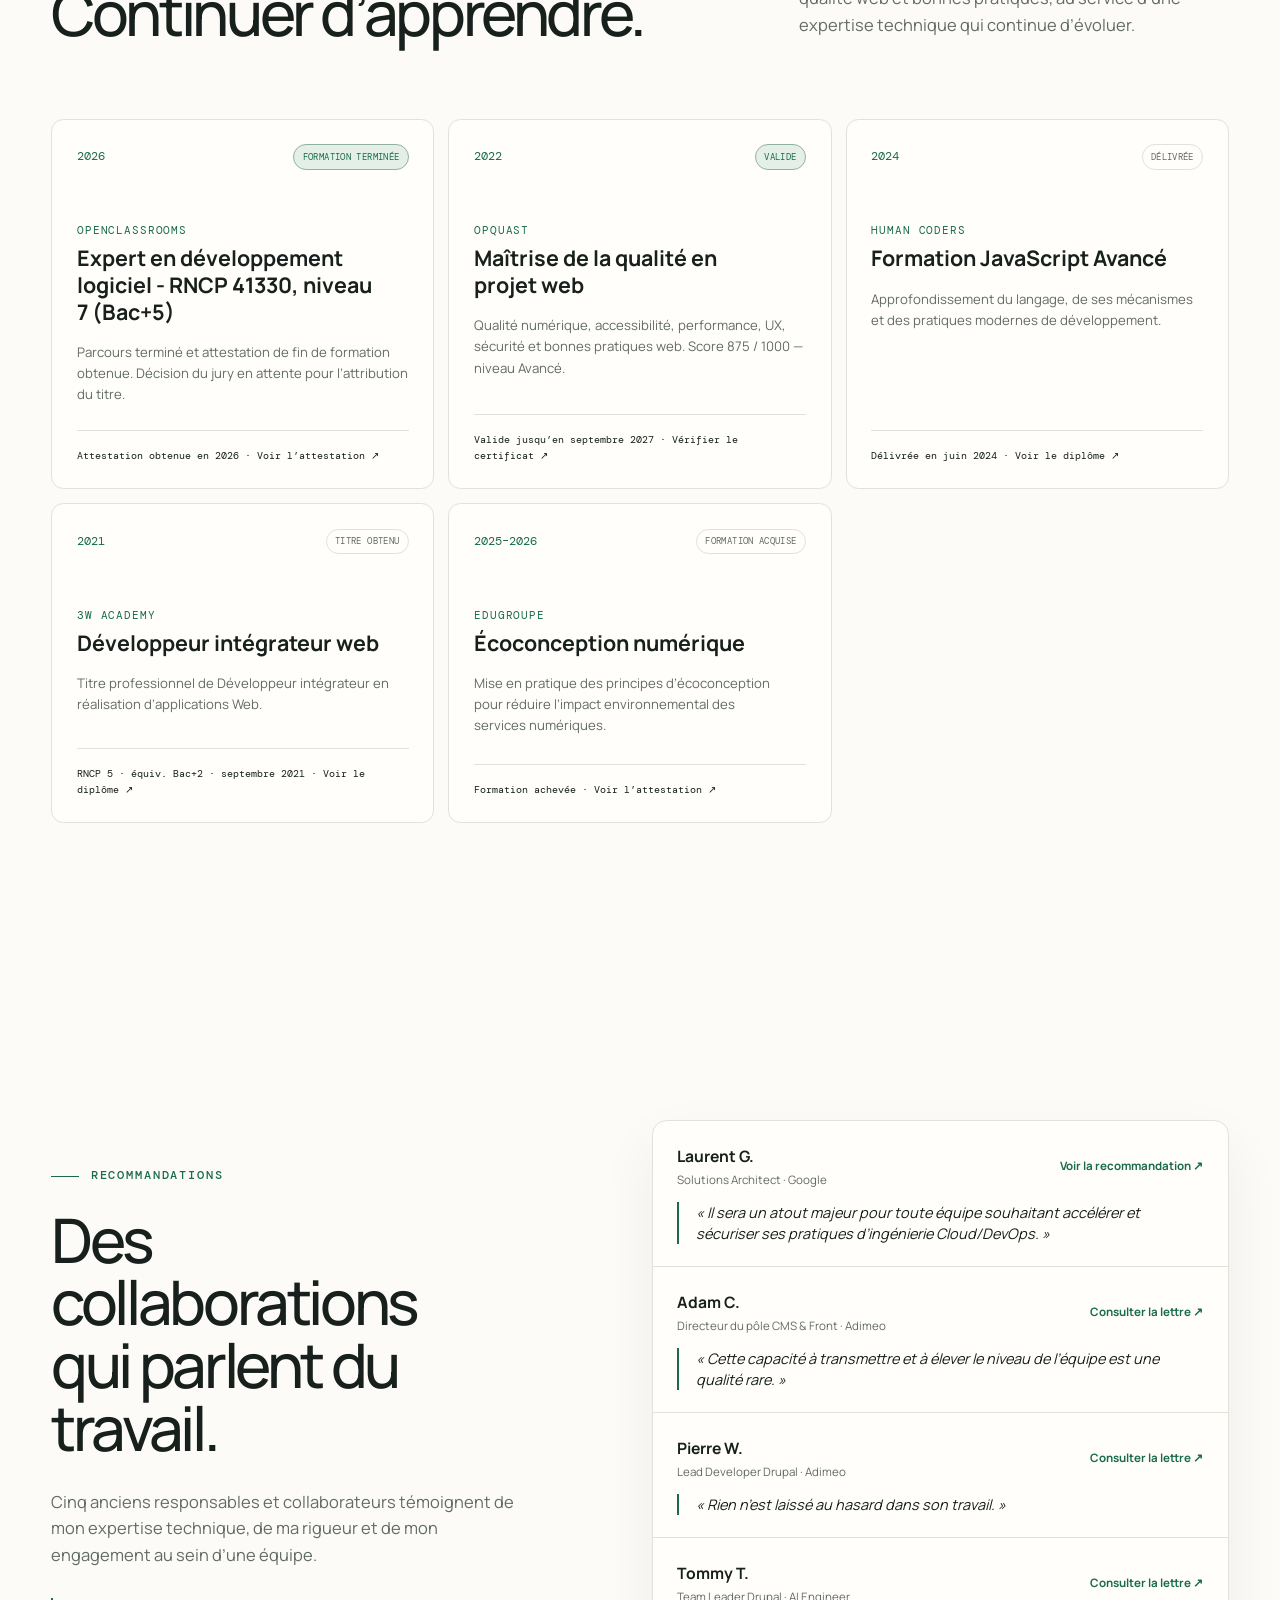
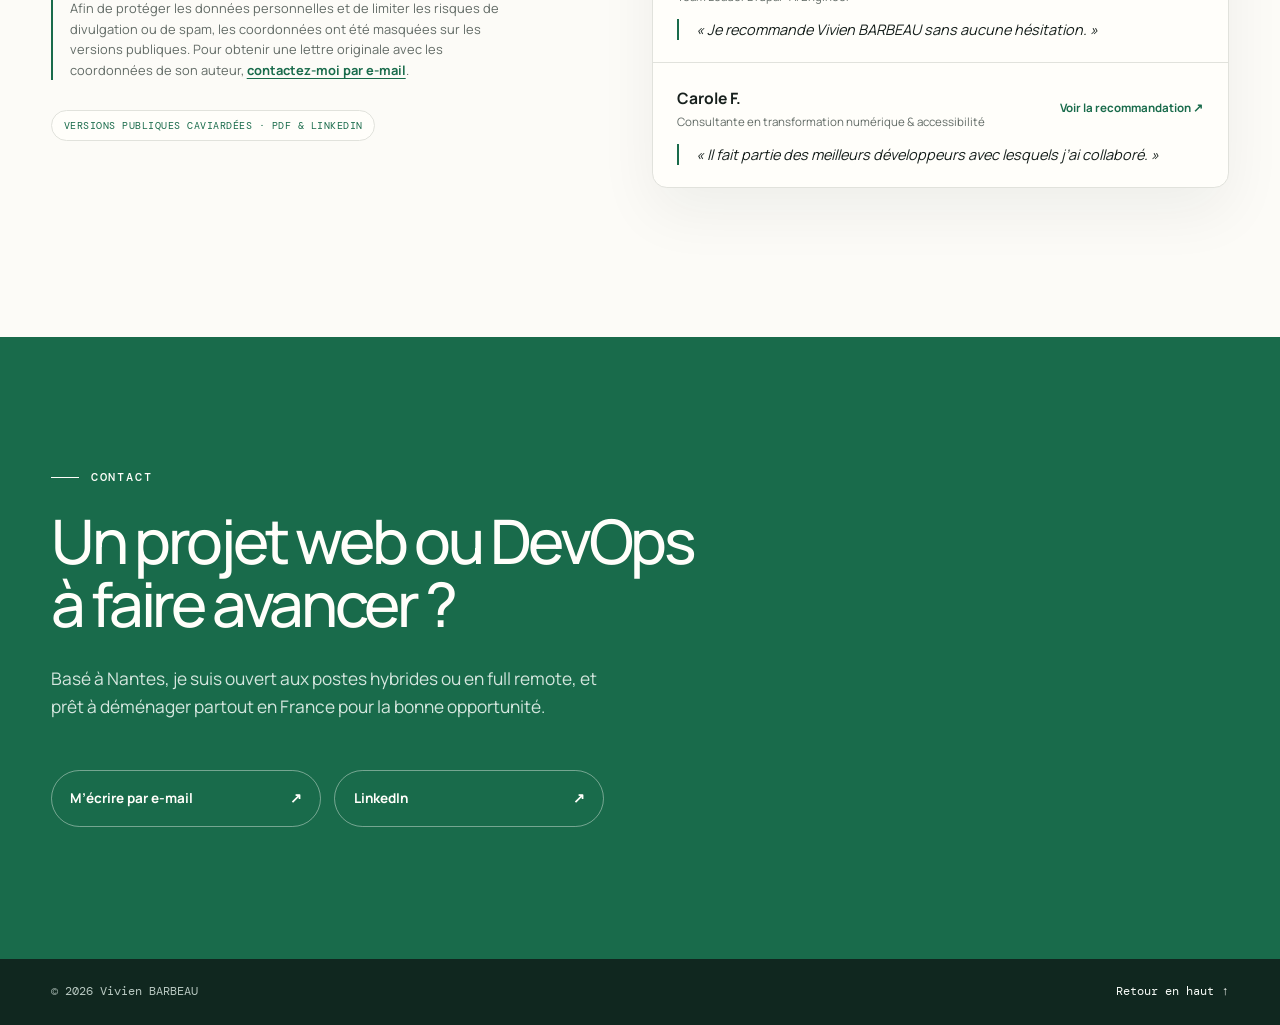
==== commit 315a2ae0: "Remove Discover Lemon from portfolio" ====
--- a/index.html
+++ b/index.html
@@ -85,8 +85,6 @@
             "Helm",
             "Terraform",
             "Ansible",
-            "Intelligence artificielle générative",
-            "Omarchy",
             "Observabilité",
             "Accessibilité",
             "Gestion de projet",
@@ -156,8 +154,7 @@
           "sameAs": [
             "https://www.linkedin.com/in/vivien-barbeau/",
             "https://github.com/LifeLifeOne",
-            "https://www.drupal.org/u/lifelifeone",
-            "https://x.com/DiscoverLemon"
+            "https://www.drupal.org/u/lifelifeone"
           ],
           "workExample": [
             {
@@ -624,8 +621,8 @@
 
       <section class="section side-projects" id="projets">
         <div class="section-heading reveal">
-          <p class="eyebrow"><span></span>Projets personnels, open source & veille</p>
-          <h2>Construire, expérimenter,<br />partager.</h2>
+          <p class="eyebrow"><span></span>Projets personnels & open source</p>
+          <h2>Construire aussi<br />mes propres produits.</h2>
         </div>
 
         <div class="project-list">
@@ -674,22 +671,6 @@
                 target="_blank"
                 rel="noreferrer"
               >Google Play ↗</a>
-            </div>
-          </article>
-
-          <article class="project-row reveal" data-delay="2">
-            <span class="project-number">03</span>
-            <div class="project-main">
-              <p class="project-type">Veille technique en anglais · IA · Linux · Omarchy</p>
-              <h3>Discover Lemon</h3>
-              <p>
-                Compte éditorial en anglais où je partage mes découvertes autour de
-                <strong>l’intelligence artificielle, Linux, Omarchy et des outils qui façonnent
-                les environnements de développement modernes</strong>.
-              </p>
-            </div>
-            <div class="project-links">
-              <a href="https://x.com/DiscoverLemon" target="_blank" rel="me noreferrer">X / Twitter ↗</a>
             </div>
           </article>
         </div>
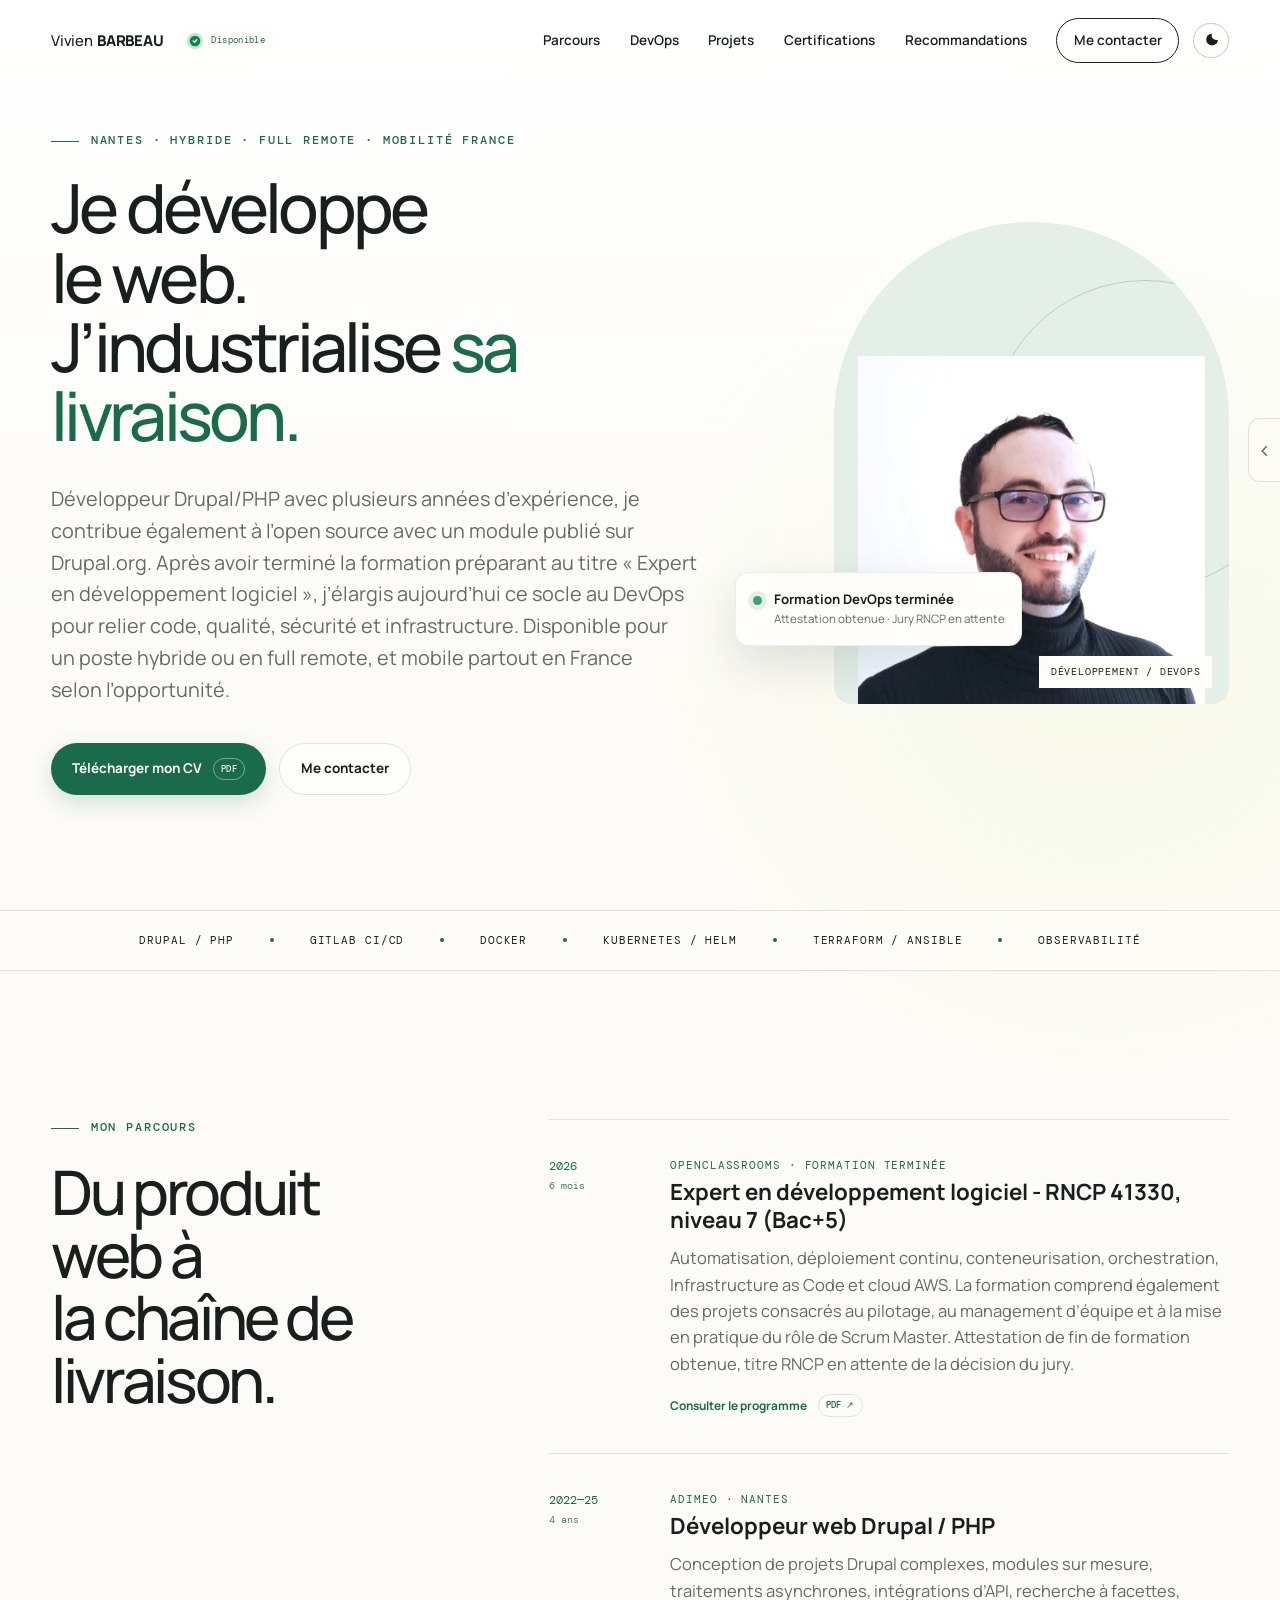
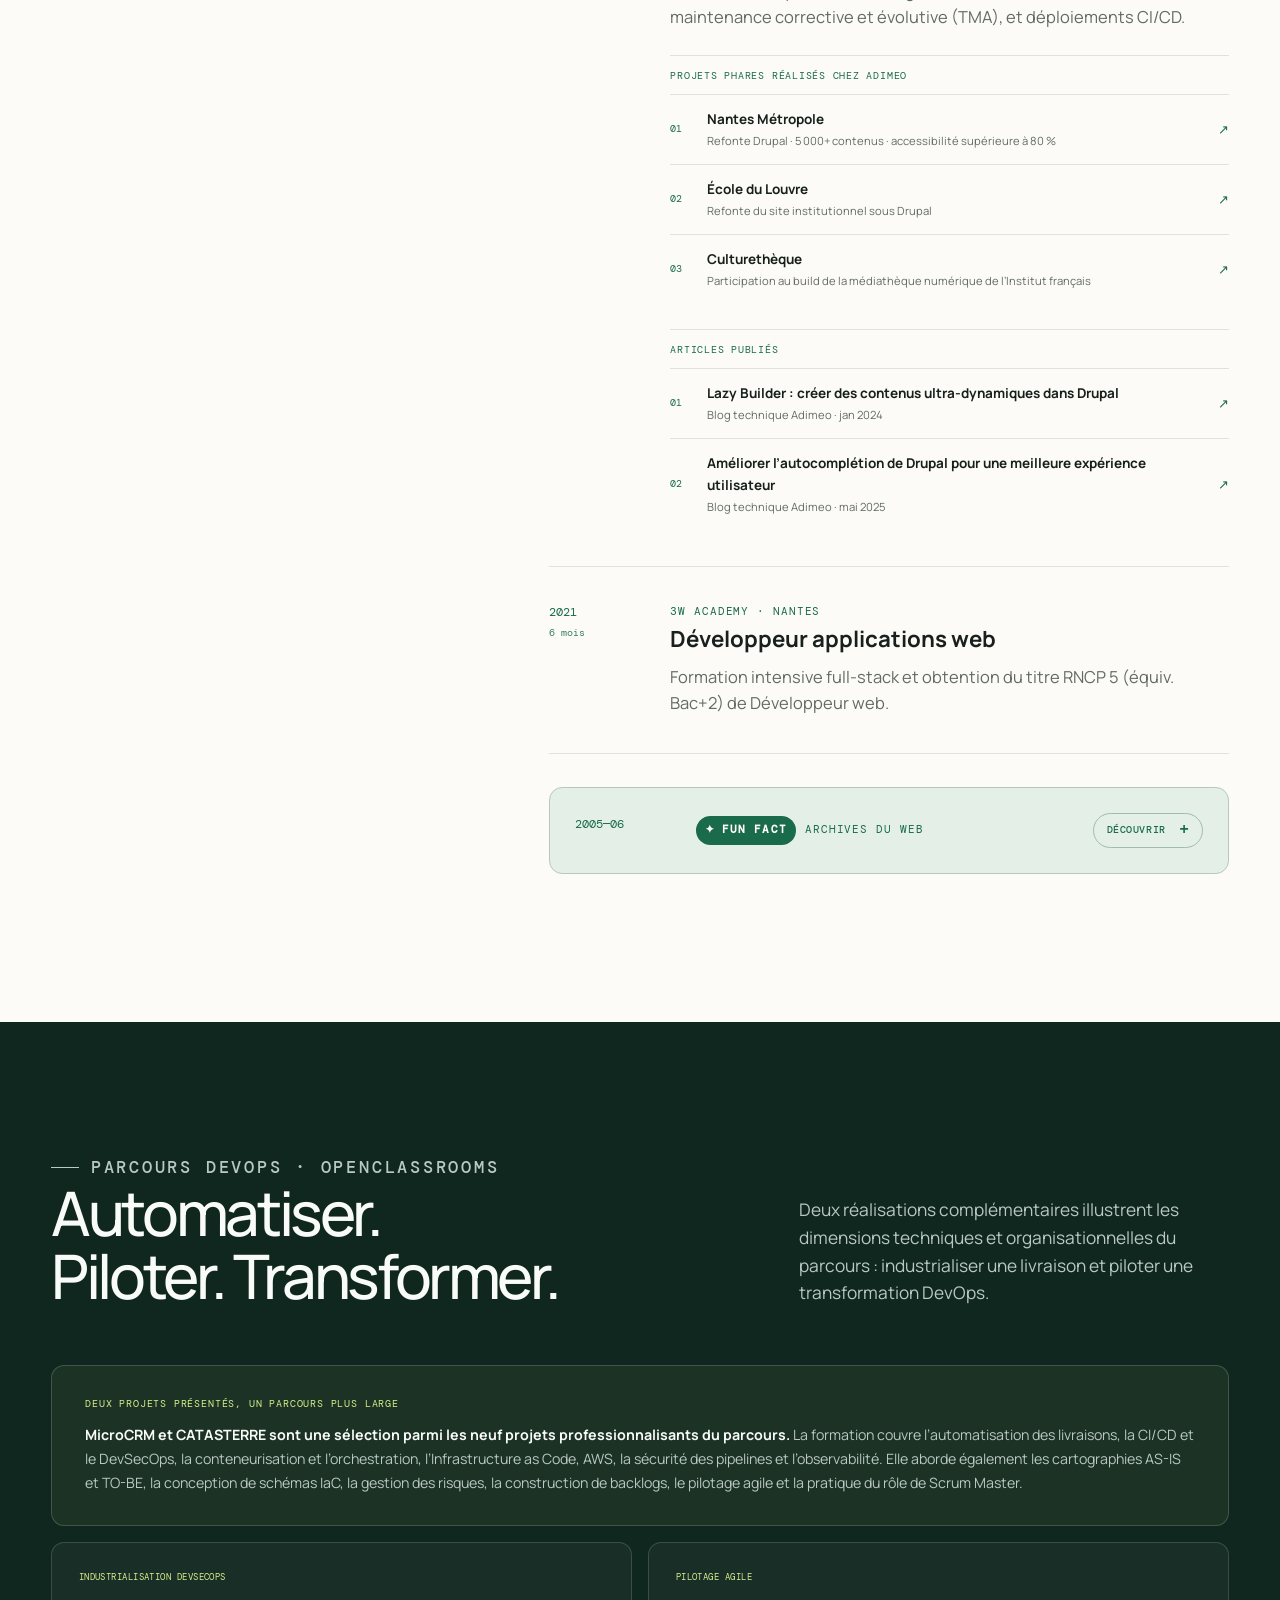
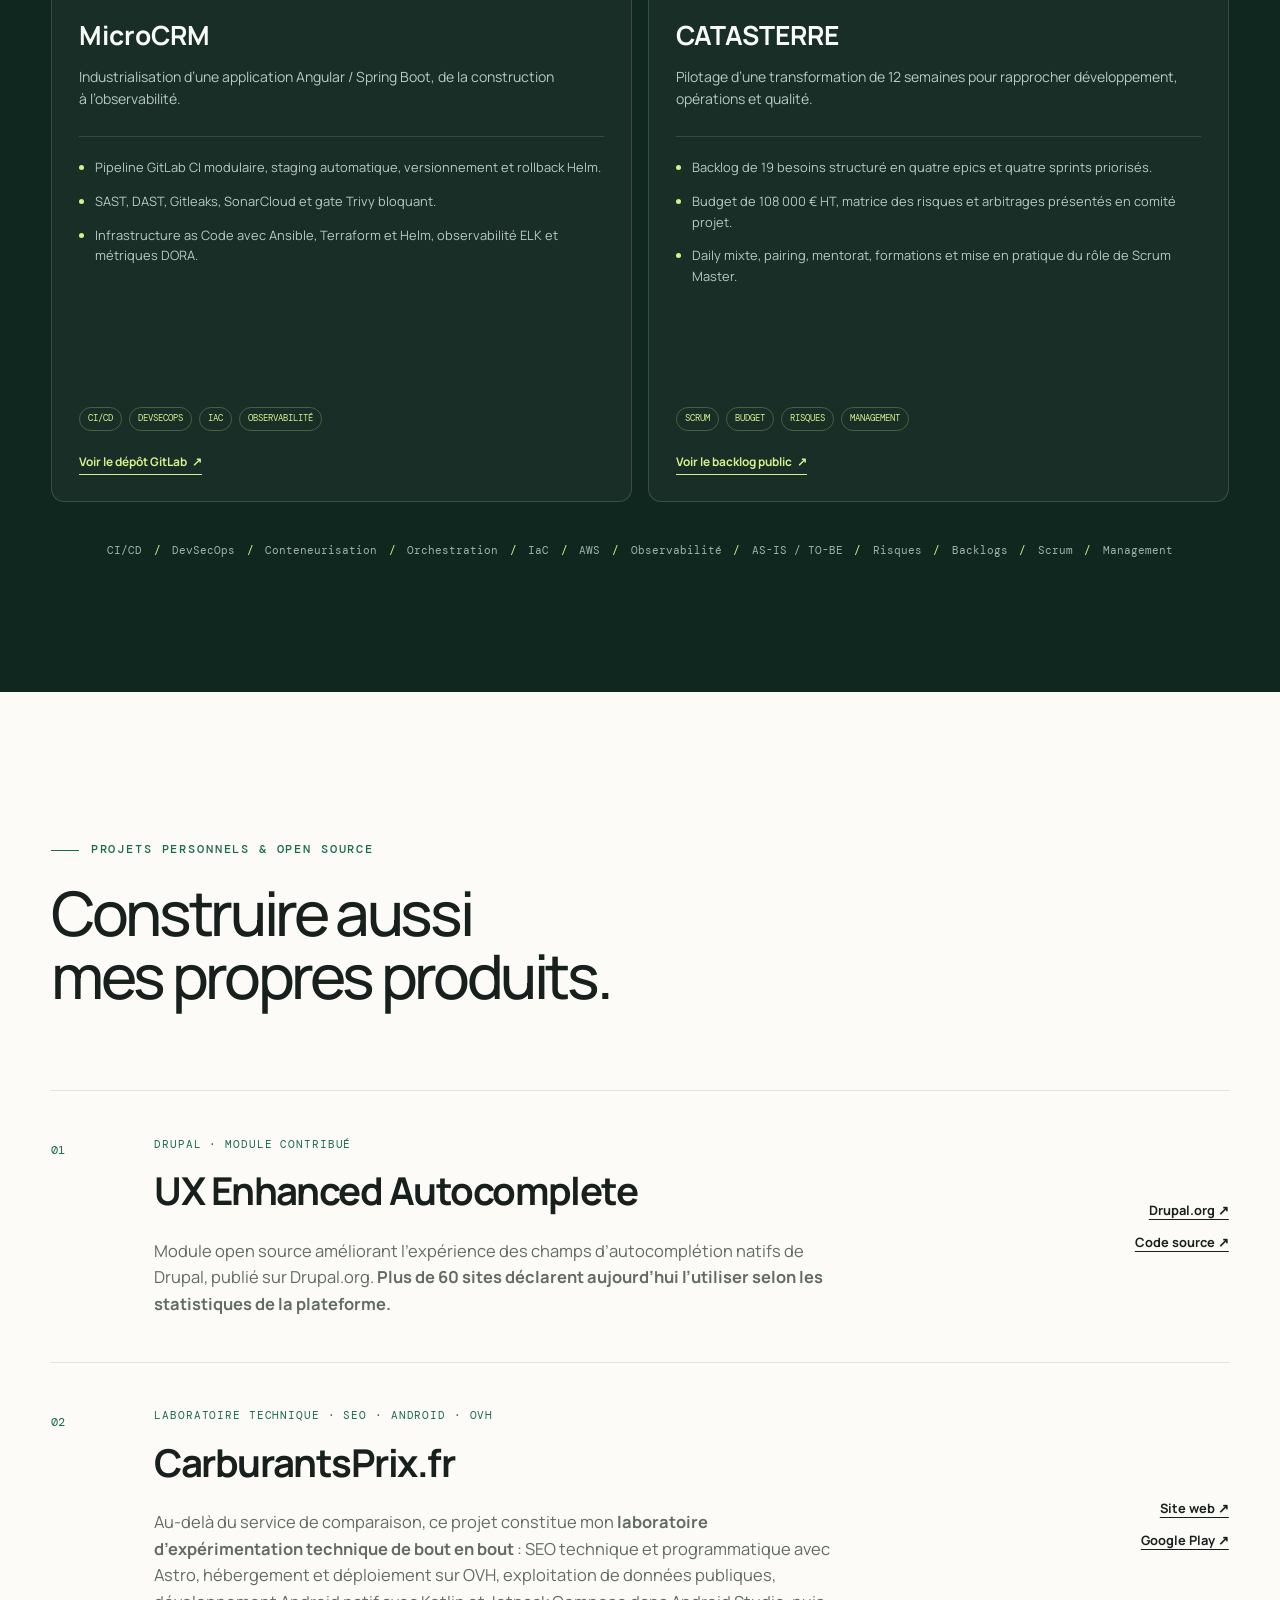
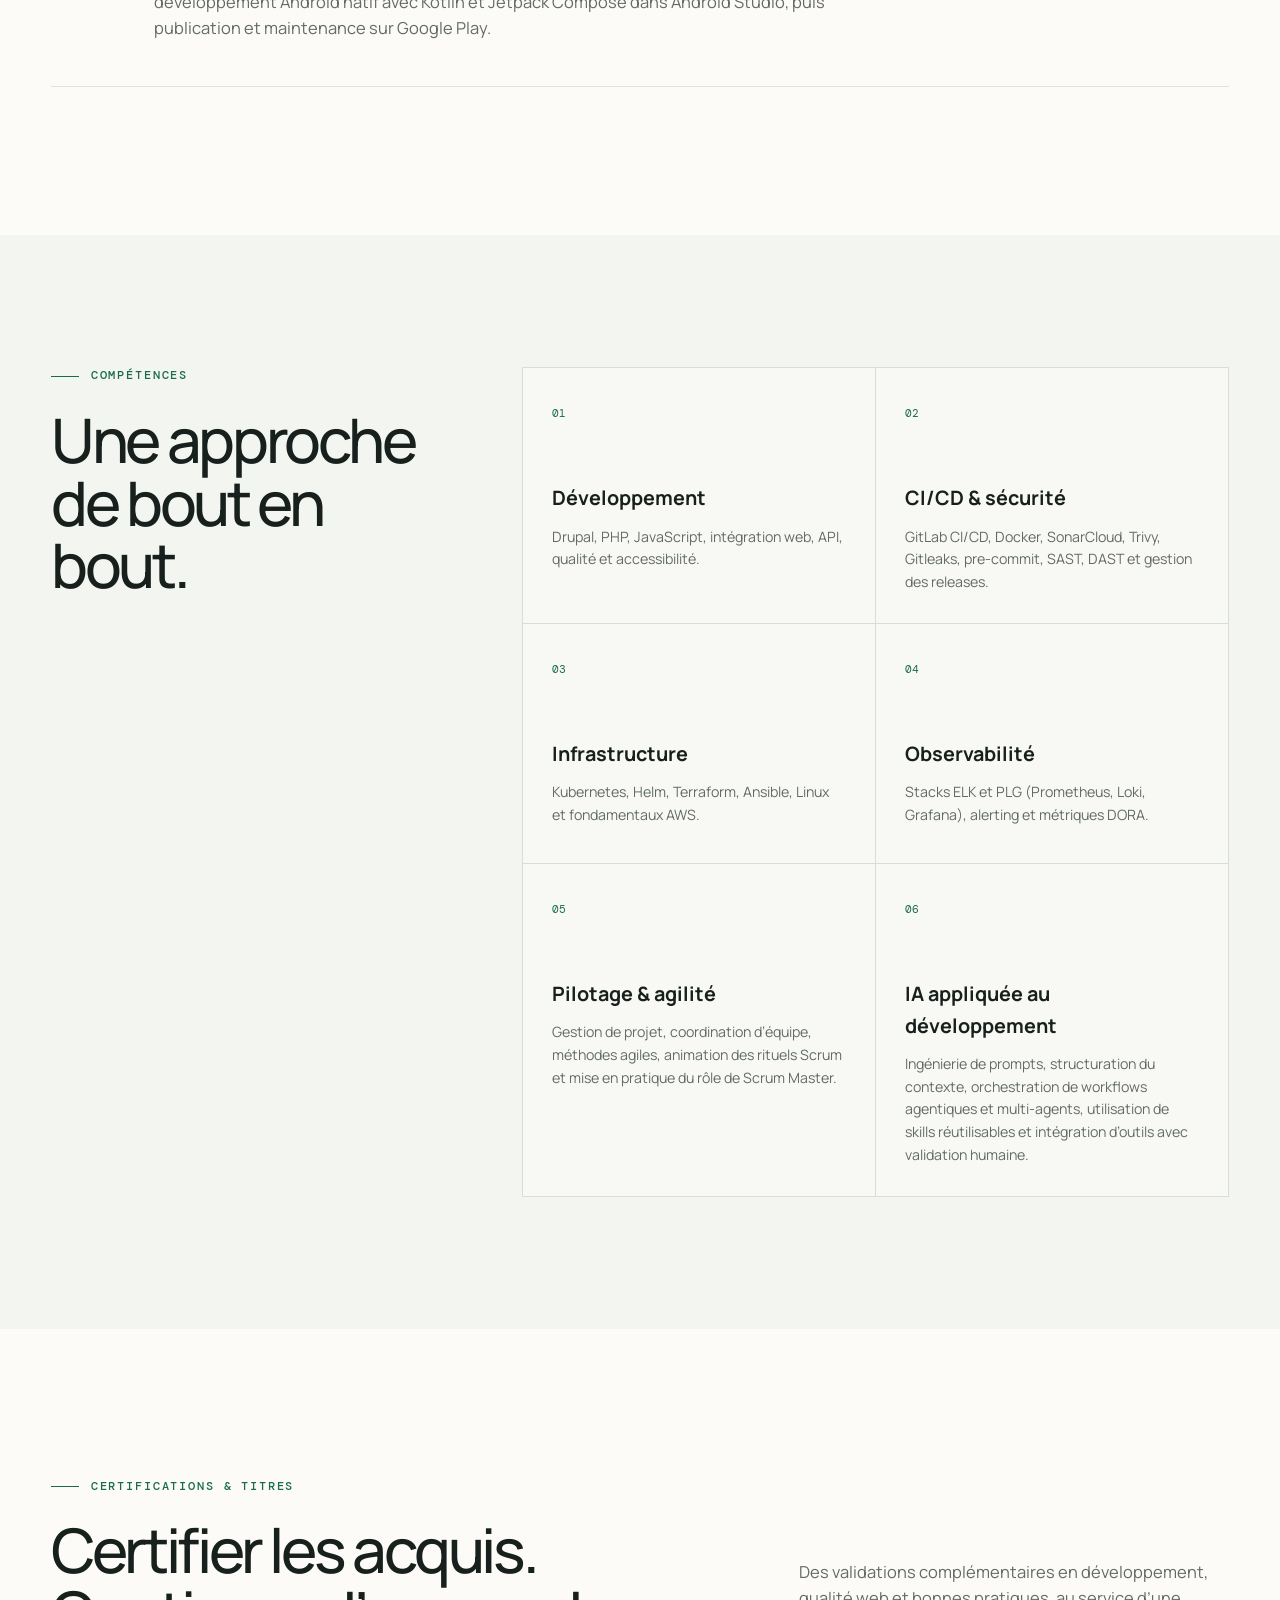
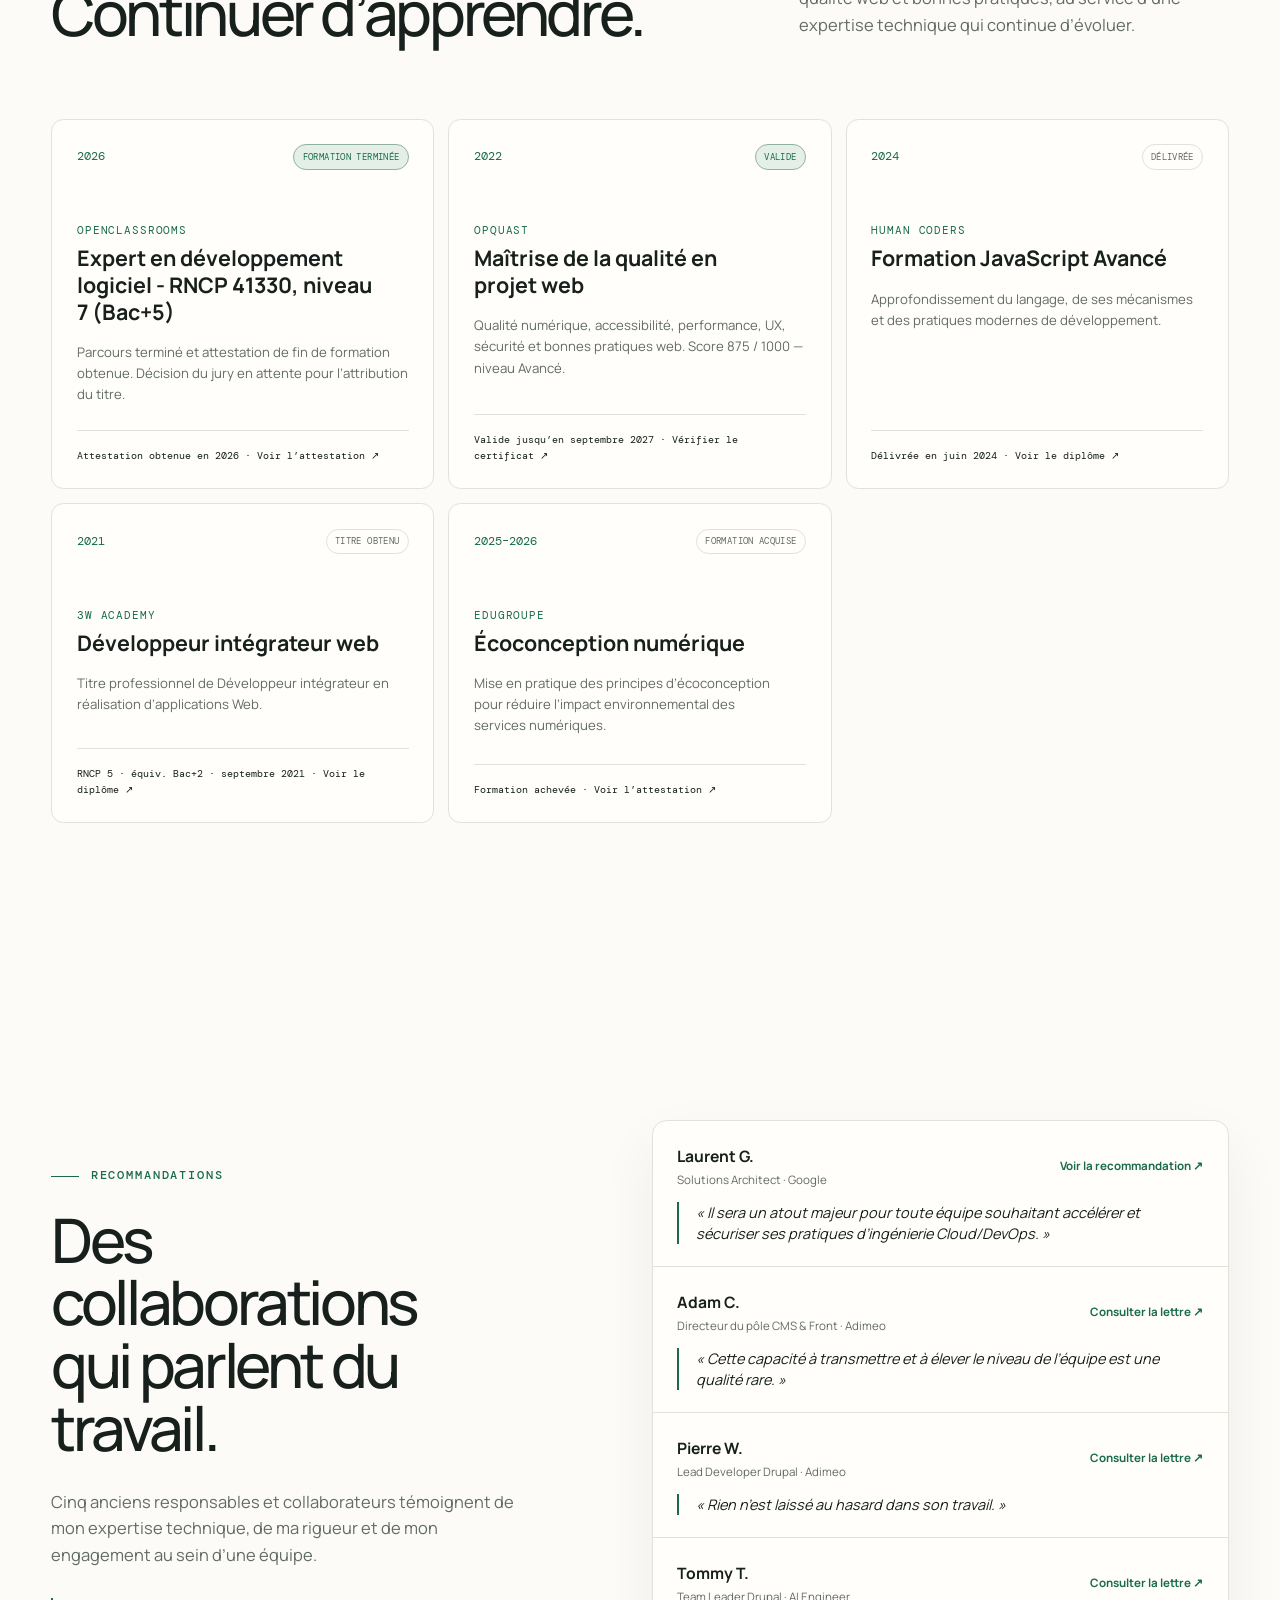
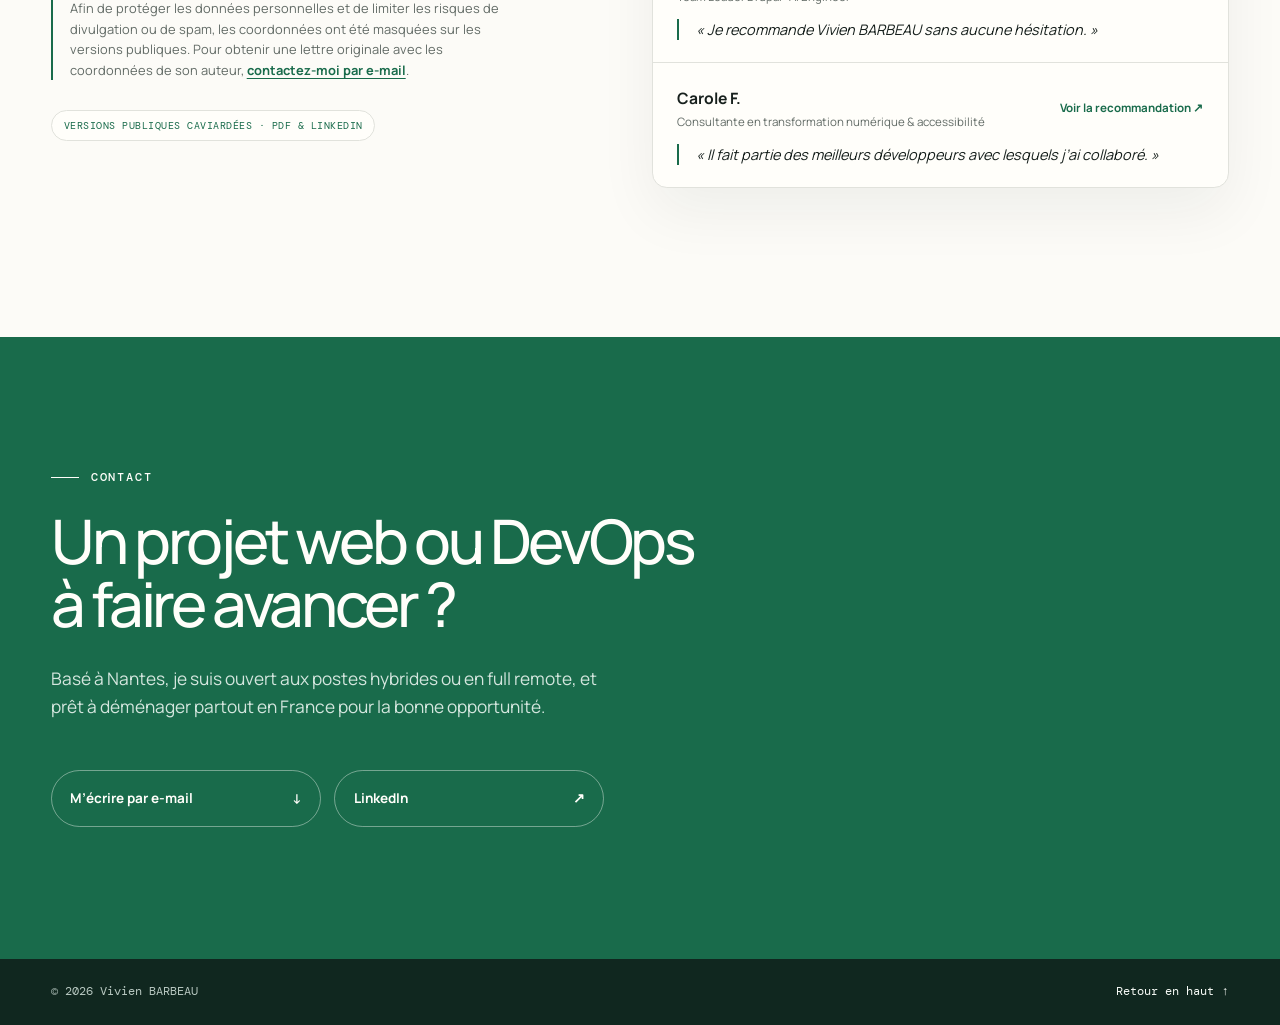
==== commit f8f5bc1d: "Add email copying with confirmation tooltips and simplify QR landing page" ====
--- a/index.html
+++ b/index.html
@@ -263,8 +263,8 @@
       href="https://fonts.googleapis.com/css2?family=DM+Mono:wght@400;500&family=Manrope:wght@400;500;600;700&display=swap"
       rel="stylesheet"
     />
-    <link rel="stylesheet" href="styles.css?v=20260924b" />
-    <script src="script.js?v=20260821h" defer></script>
+    <link rel="stylesheet" href="styles.css?v=20261003c" />
+    <script src="script.js?v=20261003c" defer></script>
   </head>
   <body>
     <a class="skip-link" href="#contenu">Aller au contenu</a>
@@ -849,7 +849,8 @@
             Afin de protéger les données personnelles et de limiter les risques de divulgation
             ou de spam, les coordonnées ont été masquées sur les versions publiques. Pour obtenir
             une lettre originale avec les coordonnées de son auteur,
-            <a href="mailto:vivien.barbeau.contact@gmail.com?subject=%5BPortfolio%5D%20Demande%20de%20lettre%20de%20recommandation">contactez-moi par e-mail</a>.
+            <span class="copy-control recommendation-email">
+              <button type="button" data-copy-recommendation-email aria-label="Copier mon adresse e-mail">contactez-moi par e-mail</button><span class="copy-status" data-recommendation-copy-status aria-live="polite"></span></span>.
           </p>
           <span class="recommendation-note">Versions publiques caviardées · PDF & LinkedIn</span>
         </div>
@@ -929,7 +930,30 @@
           <h2>Un projet web ou DevOps<br />à faire avancer ?</h2>
           <p>Basé à Nantes, je suis ouvert aux postes hybrides ou en full remote, et prêt à déménager partout en France pour la bonne opportunité.</p>
           <div class="contact-links">
-            <a href="mailto:vivien.barbeau.contact@gmail.com?subject=%5BPortfolio%5D%20Prise%20de%20contact">M’écrire par e-mail <span>↗</span></a>
+            <div class="email-contact">
+              <button
+                class="email-contact-trigger"
+                type="button"
+                aria-expanded="false"
+                aria-controls="portfolio-contact-email"
+                data-reveal-email
+              >
+                M’écrire par e-mail <span aria-hidden="true">↓</span>
+              </button>
+              <div class="email-contact-details" id="portfolio-contact-email" data-contact-email hidden>
+                <span>vivien.barbeau.contact@gmail.com</span>
+                <div class="copy-control">
+                  <button class="copy-email" type="button" data-copy-email aria-label="Copier l’adresse e-mail" title="Copier l’adresse e-mail">
+                    <svg viewBox="0 0 24 24" aria-hidden="true">
+                      <rect x="8" y="8" width="12" height="12" rx="2" fill="none" stroke="currentColor" stroke-width="1.7" />
+                      <path d="M16 8V6a2 2 0 0 0-2-2H6a2 2 0 0 0-2 2v8a2 2 0 0 0 2 2h2" fill="none" stroke="currentColor" stroke-width="1.7" />
+                    </svg>
+                  </button>
+                  <span class="copy-status" data-copy-status aria-live="polite"></span>
+                </div>
+
+              </div>
+            </div>
             <a href="https://www.linkedin.com/in/vivien-barbeau/" target="_blank" rel="noreferrer">LinkedIn <span>↗</span></a>
           </div>
         </div>
--- a/styles.css
+++ b/styles.css
@@ -898,7 +898,8 @@
 .recommendations { display: grid; grid-template-columns: 0.9fr 1.1fr; align-items: center; gap: 10vw; padding-block: 9rem; }
 .recommendation-copy > p:not(.eyebrow) { max-width: 570px; margin: 1.8rem 0; color: var(--muted); }
 .recommendation-copy .recommendation-privacy { padding-left: 1rem; border-left: 2px solid var(--green); font-size: 0.78rem; }
-.recommendation-privacy a { color: var(--green); font-weight: 700; text-underline-offset: 3px; }
+.recommendation-email { display: inline-block; }
+.recommendation-email button { padding: 0; border: 0; background: transparent; color: var(--green); font-weight: 700; text-decoration: underline; text-underline-offset: 3px; cursor: pointer; }
 .recommendation-note { display: inline-flex; padding: 0.4rem 0.7rem; border: 1px solid var(--line); border-radius: 999px; background: var(--surface); color: var(--green); font-family: var(--mono); font-size: 0.6rem; letter-spacing: 0.05em; text-transform: uppercase; }
 .recommendation-list { overflow: hidden; border: 1px solid var(--line); border-radius: 0.9rem; background: var(--surface); box-shadow: 0 24px 60px rgba(23,32,29,0.06); }
 .letter-card { display: grid; grid-template-columns: 1fr auto; gap: 0.75rem 1.5rem; align-items: center; padding: 1.35rem 1.5rem; border-bottom: 1px solid var(--line); }
@@ -928,9 +929,19 @@
 .contact-inner { padding-block: 8rem; }
 .contact-inner h2 { max-width: 900px; }
 .contact-inner > p:not(.eyebrow) { max-width: 580px; margin: 1.8rem 0 3rem; color: var(--on-green-muted); font-size: 1.05rem; }
-.contact-links { display: flex; flex-wrap: wrap; gap: 0.8rem; }
-.contact-links a { display: flex; justify-content: space-between; min-width: 270px; padding: 1rem 1.1rem; border: 1px solid color-mix(in srgb, var(--on-green) 40%, transparent); border-radius: 999px; font-size: 0.82rem; font-weight: 700; text-decoration: none; transition: background 180ms ease, color 180ms ease; }
-.contact-links a:hover { background: var(--on-green); color: var(--green); }
+.contact-links { display: flex; flex-wrap: wrap; align-items: flex-start; gap: 0.8rem; }
+.contact-links a, .email-contact-trigger { display: flex; justify-content: space-between; min-width: 270px; padding: 1rem 1.1rem; border: 1px solid color-mix(in srgb, var(--on-green) 40%, transparent); border-radius: 999px; background: transparent; color: inherit; font-size: 0.82rem; font-weight: 700; text-decoration: none; transition: background 180ms ease, color 180ms ease; cursor: pointer; }
+.contact-links a:hover, .email-contact-trigger:hover { background: var(--on-green); color: var(--green); }
+.email-contact { display: grid; justify-items: start; gap: 0.65rem; }
+.email-contact-details { display: flex; align-items: center; gap: 0.6rem; max-width: 100%; padding: 0.45rem 0.55rem 0.45rem 1rem; border: 1px solid color-mix(in srgb, var(--on-green) 40%, transparent); border-radius: 999px; font-family: var(--mono); font-size: clamp(0.62rem, 2.5vw, 0.78rem); overflow-wrap: anywhere; }
+.email-contact-details[hidden] { display: none; }
+.copy-email { display: grid; flex: 0 0 auto; width: 2.25rem; height: 2.25rem; place-items: center; border: 0; border-radius: 50%; background: var(--on-green); color: var(--green); cursor: pointer; }
+.copy-email:hover { background: var(--ink); color: var(--paper); }
+.copy-email svg { width: 1.05rem; height: 1.05rem; }
+.copy-control { position: relative; flex: 0 0 auto; }
+.copy-status { position: absolute; right: 0; bottom: calc(100% + 0.75rem); z-index: 2; width: max-content; max-width: min(240px, 70vw); margin: 0; padding: 0.7rem 0.9rem; border-radius: 0.65rem; background: var(--ink); color: var(--paper); box-shadow: 0 6px 18px rgb(0 0 0 / 18%); font-family: Manrope, sans-serif; font-size: 0.78rem; font-weight: 700; text-align: center; pointer-events: none; opacity: 0; }
+.copy-status::after { content: ""; position: absolute; right: 0.8rem; top: 100%; border: 6px solid transparent; border-top-color: var(--ink); }
+.copy-status.is-visible { opacity: 1; }
 
 .site-footer { display: flex; justify-content: space-between; gap: 1rem; padding: 1.4rem max(4vw, calc((100vw - var(--max-width)) / 2)); background: var(--dark); color: var(--on-dark-muted); font-family: var(--mono); font-size: 0.75rem; }
 .site-footer a { color: var(--on-dark); text-decoration: none; }
